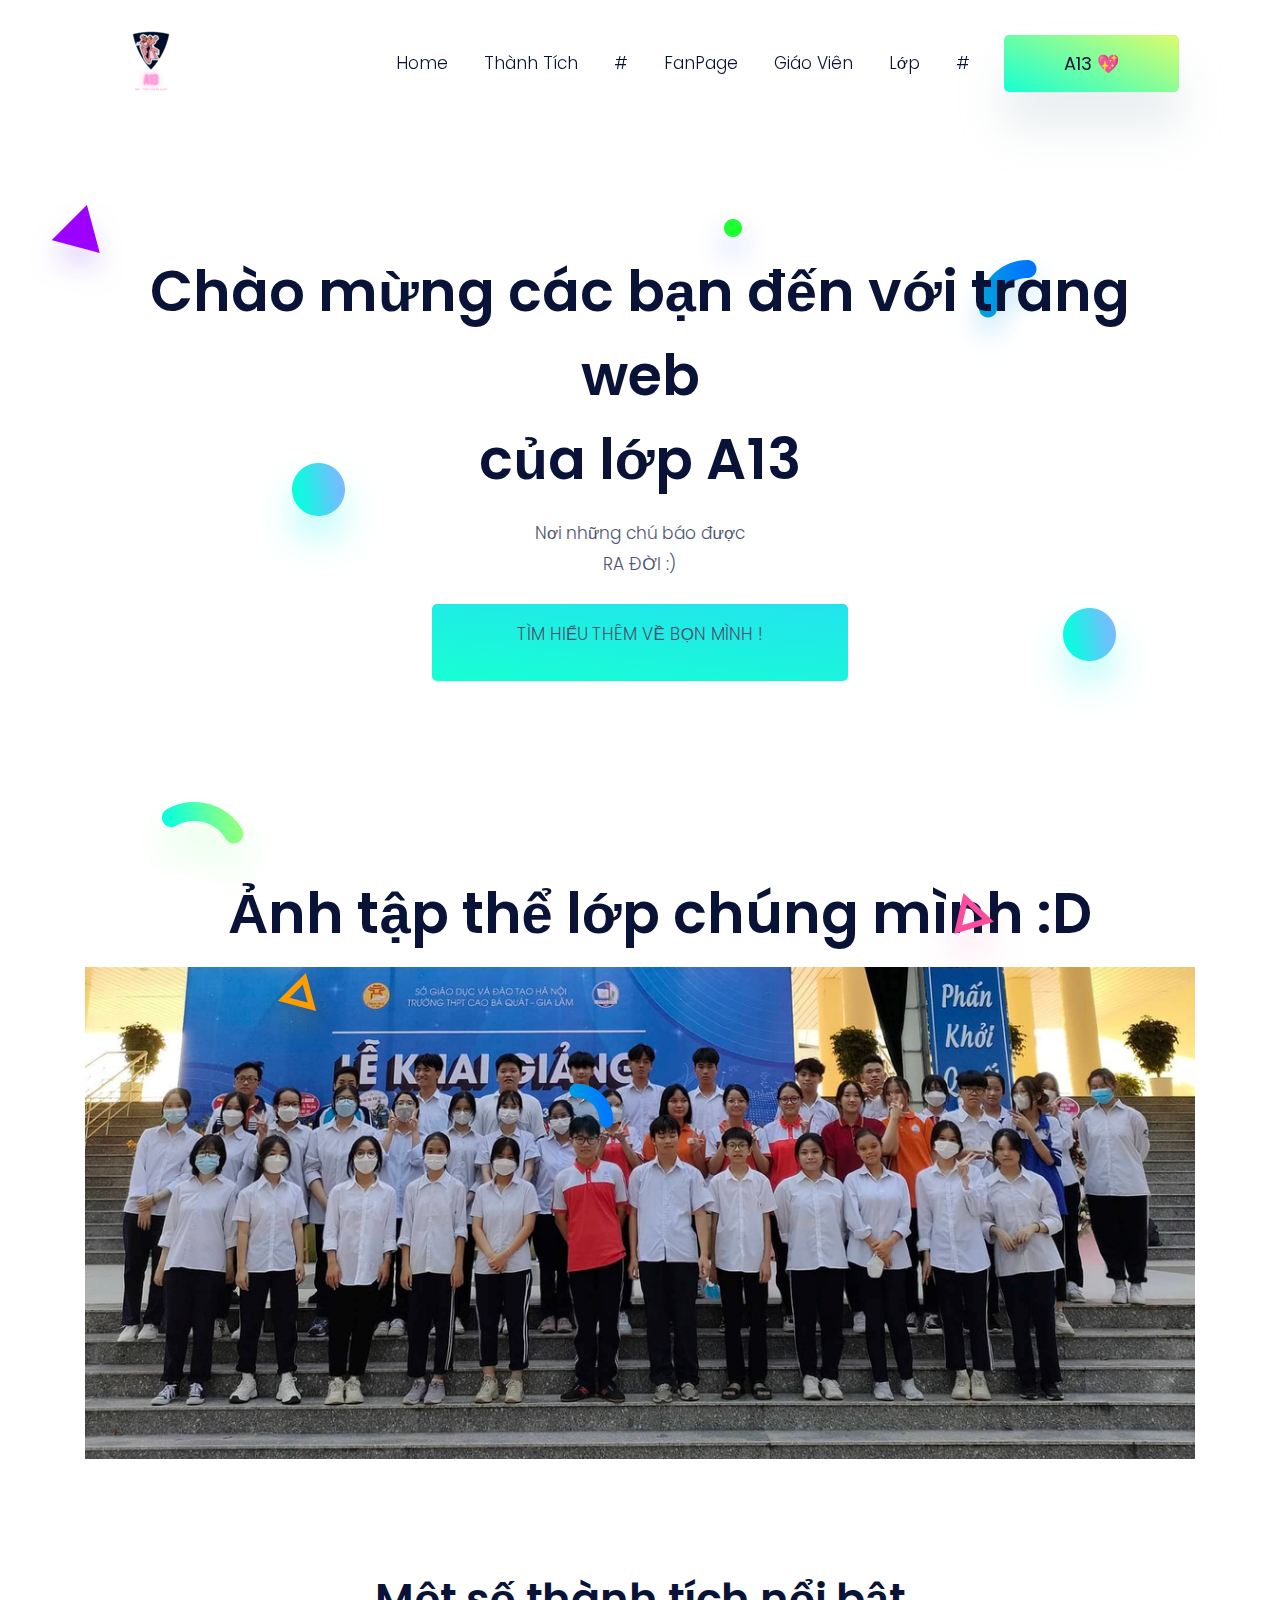
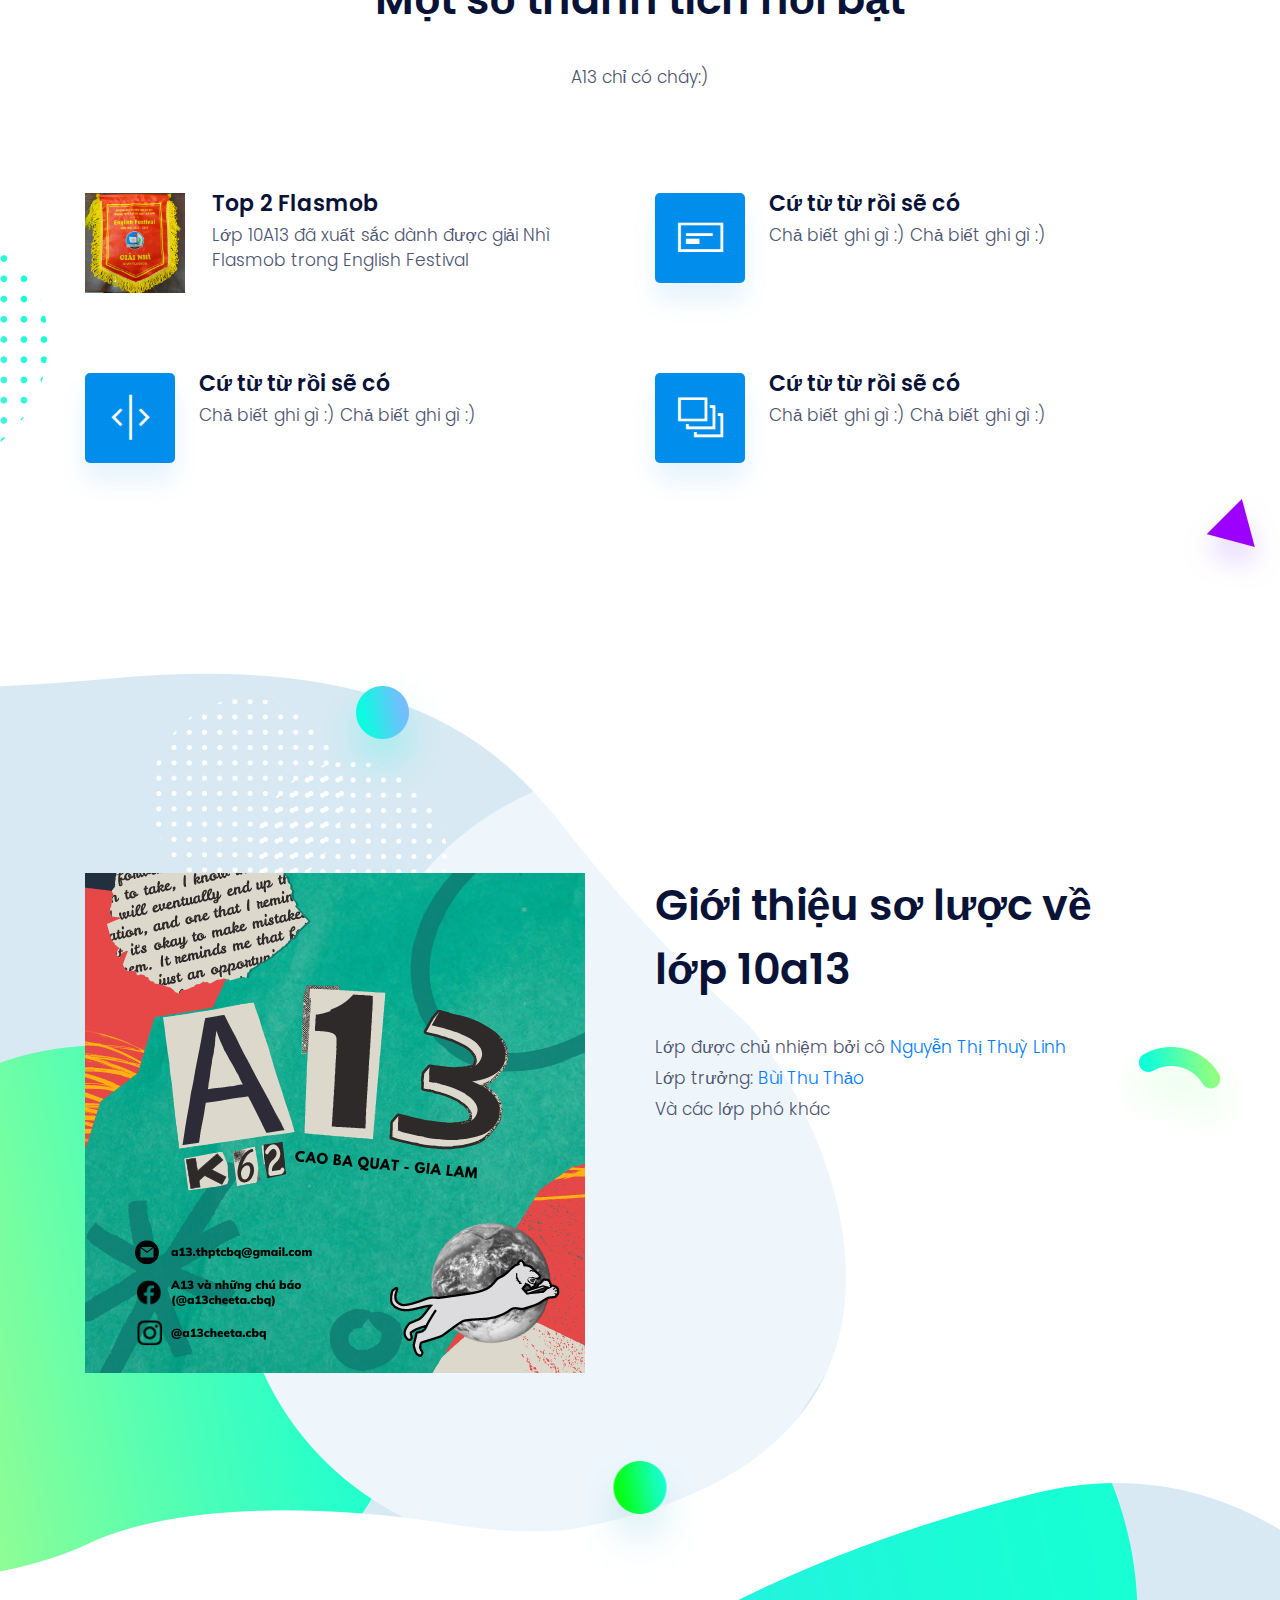
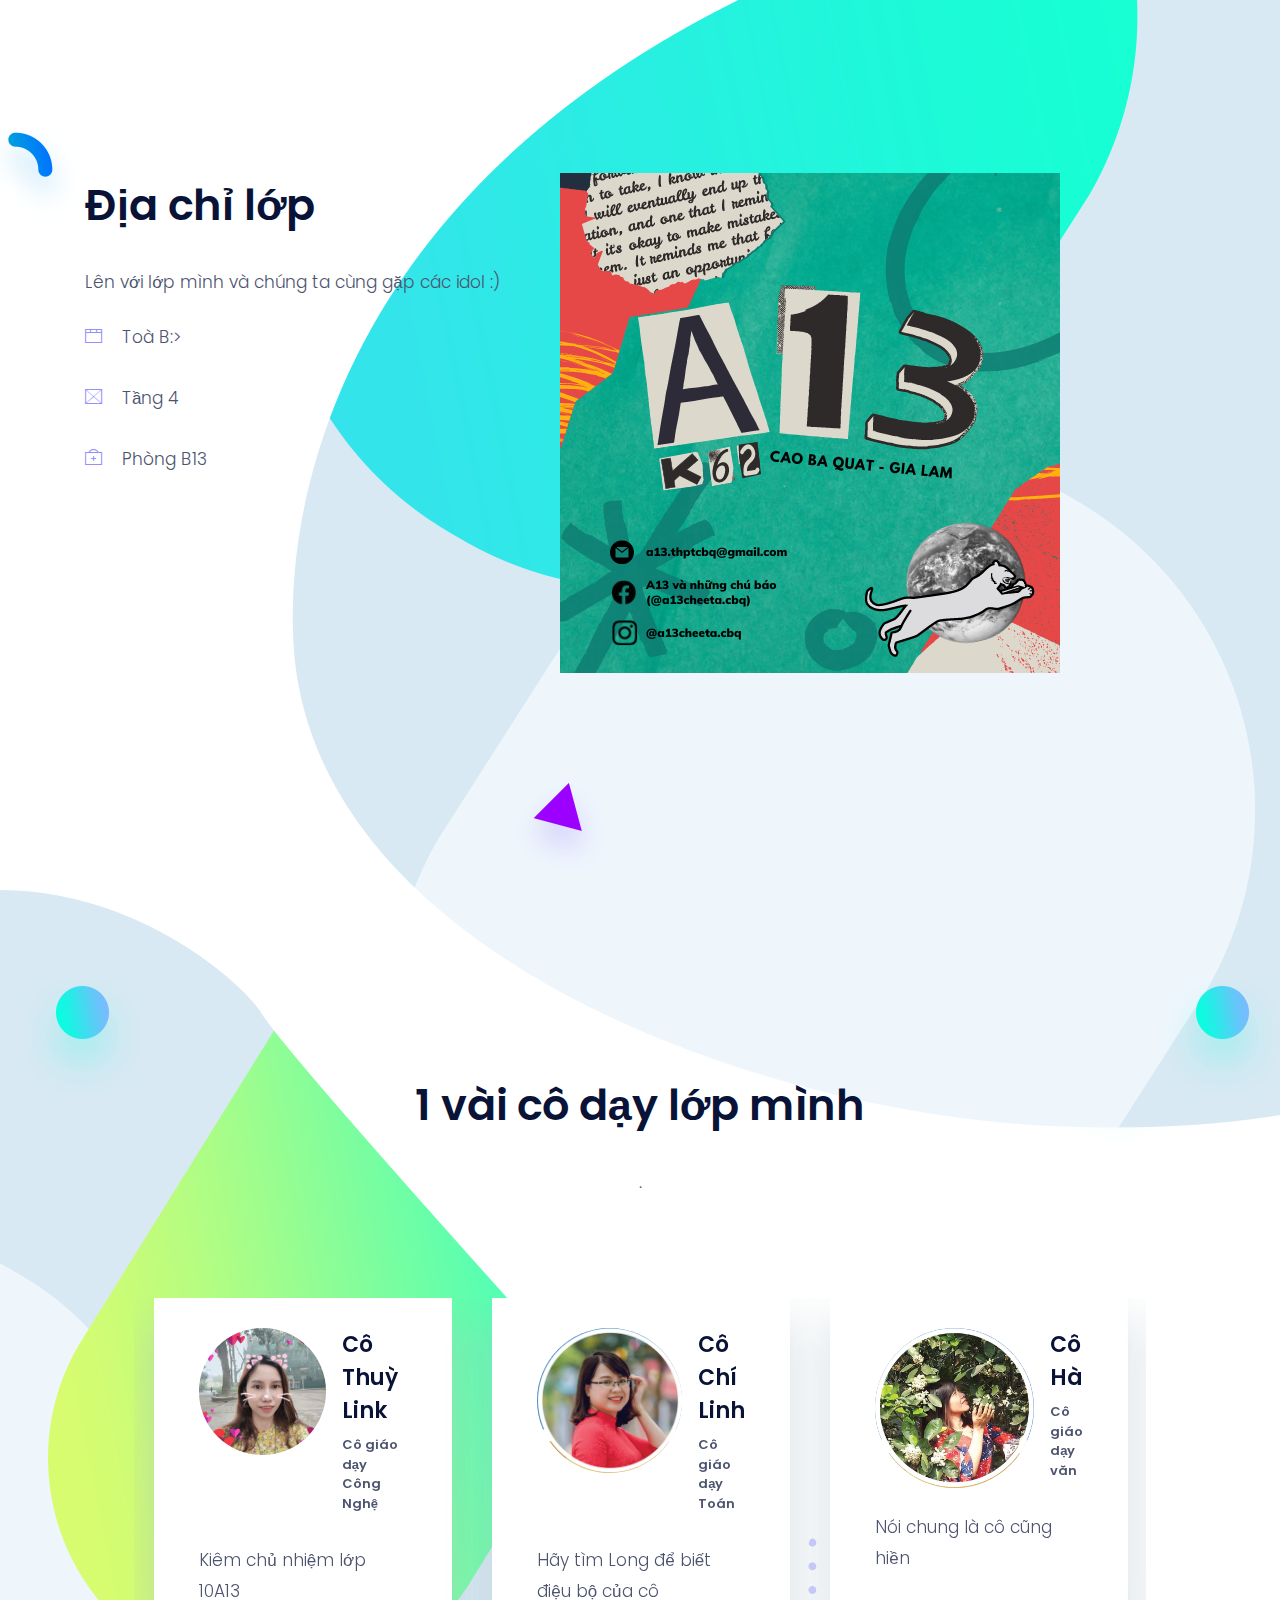
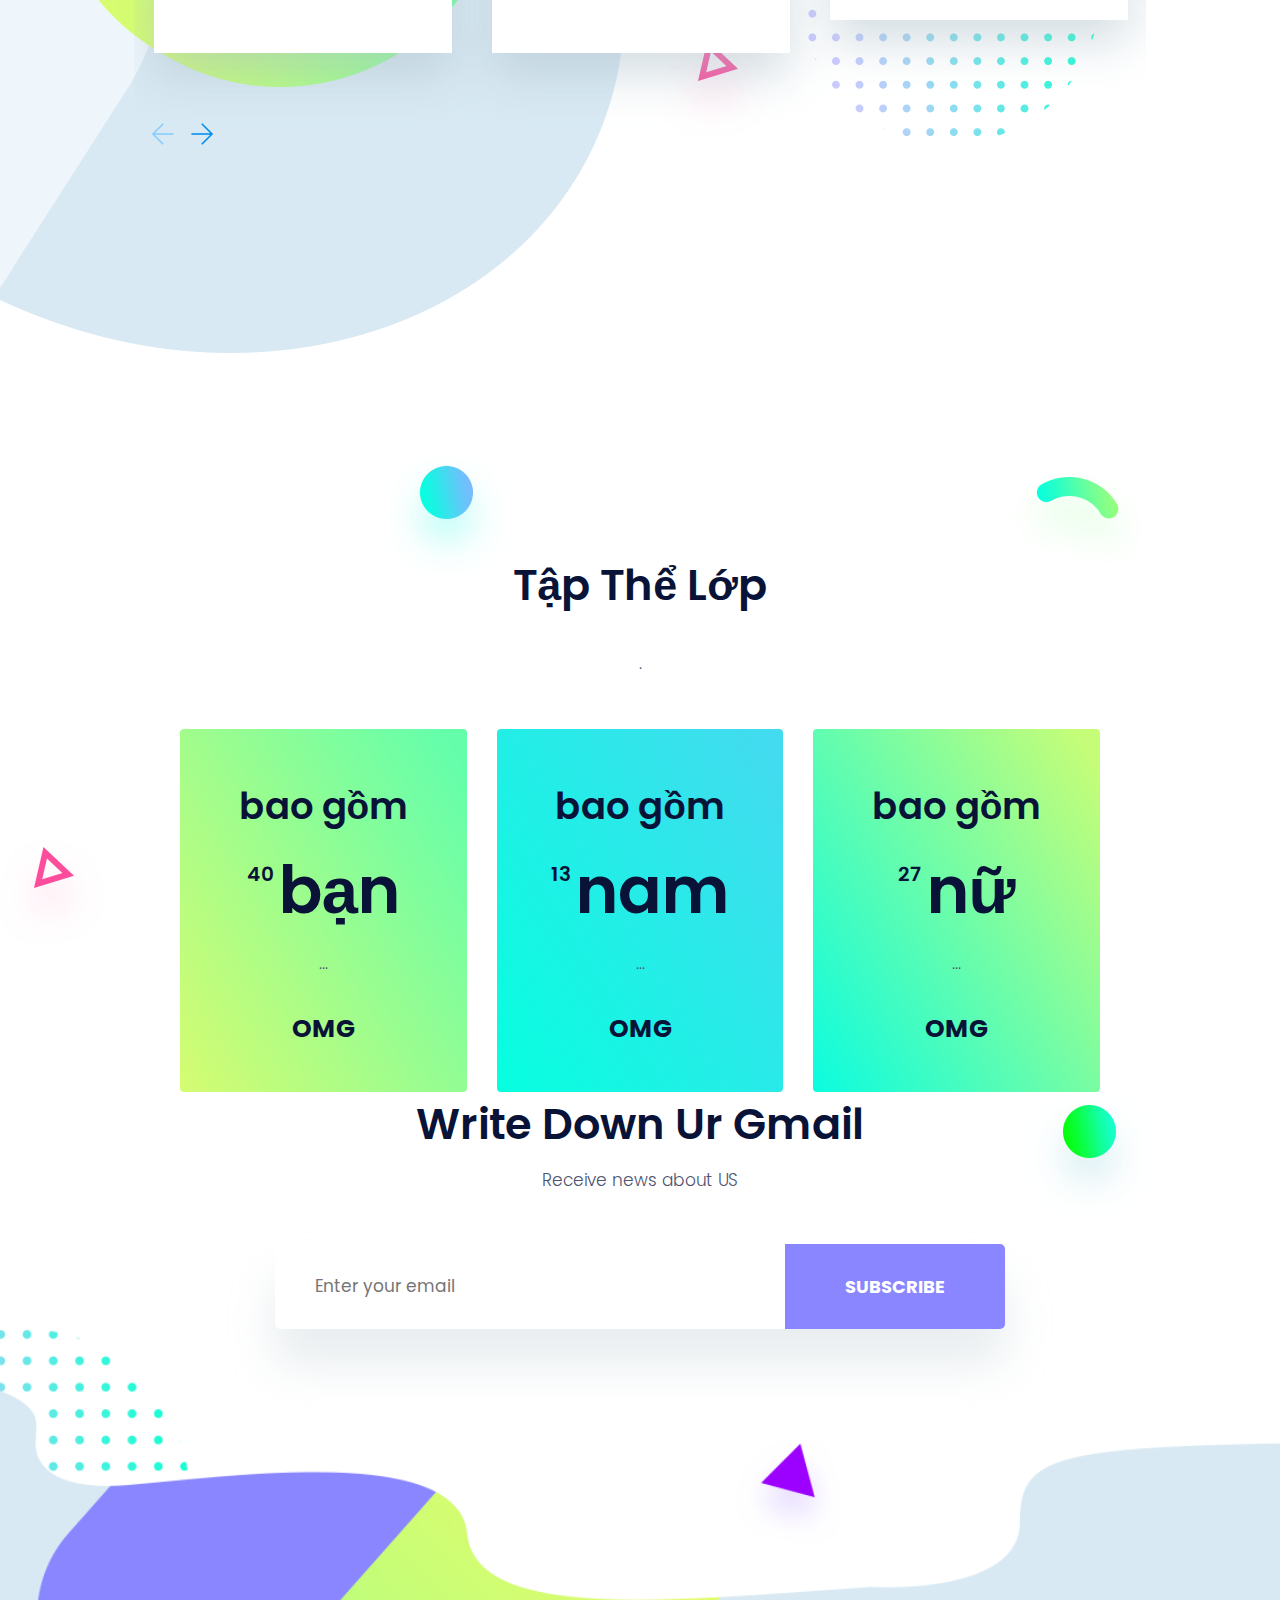
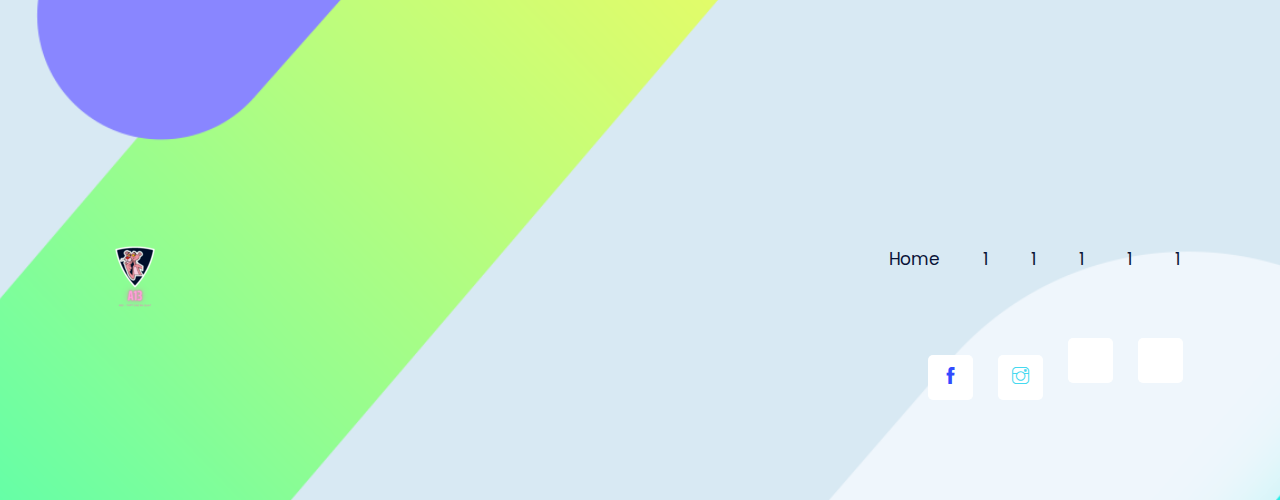
==== index.html @ da110584 "Update index.html" ====
<!DOCTYPE html>
<html lang="zxx">

<head>
  <meta charset="utf-8">
  <title>A13</title>
  <link href="images/a13.png" rel="shortcut icon"/>
  <!-- mobile responsive meta -->
  <meta name="viewport" content="width=device-width, initial-scale=1">
  <meta name="viewport" content="width=device-width, initial-scale=1, maximum-scale=1">
  
  <!-- ** Plugins Needed for the Project ** -->
  <!-- Bootstrap -->
  <link rel="stylesheet" href="plugins/bootstrap/bootstrap.min.css">
  <!-- themefy-icon -->
  <link rel="stylesheet" href="plugins/themify-icons/themify-icons.css">
  <!-- slick slider -->
  <link rel="stylesheet" href="plugins/slick/slick.css">
  <!-- venobox popup -->
  <link rel="stylesheet" href="plugins/Venobox/venobox.css">
  <!-- aos -->
  <link rel="stylesheet" href="plugins/aos/aos.css">

  <!-- Main Stylesheet -->
  <link href="css/style.css" rel="stylesheet">
  
  <!--Favicon-->
  <link rel="shortcut icon" href="images/favicon.ico" type="image/x-icon">
  <link rel="icon" href="images/favicon.ico" type="image/x-icon">

</head>

<body>
  

<!-- navigation -->
<section class="fixed-top navigation">
  <div class="container">
    <nav class="navbar navbar-expand-lg navbar-light">
      <a class="navbar-brand" href="index.html"><img src="images/logo.png" alt="logo"></a>
      <button class="navbar-toggler border-0" type="button" data-toggle="collapse" data-target="#navbar" aria-controls="navbar"
        aria-expanded="false" aria-label="Toggle navigation">
        <span class="navbar-toggler-icon"></span>
      </button>
      <!-- navbar -->
      <div class="collapse navbar-collapse text-center" id="navbar">
        <ul class="navbar-nav ml-auto">
          <li class="nav-item">
            <a class="nav-link" href="index.html">Home</a>
          </li>
          <li class="nav-item">
            <a class="nav-link page-scroll" href="#feature">Thành Tích</a>
          </li>
          <li class="nav-item">
            <a class="nav-link" href="about.html">#</a>
          </li>
          <li class="nav-item">
            <a class="nav-link" href="confess.html">FanPage</a>
          </li>
          <li class="nav-item">
            <a class="nav-link page-scroll" href="#team">Giáo Viên</a>
          </li>
          <li class="nav-item">
            <a class="nav-link page-scroll" href="#hocsinh">Lớp</a>
          </li>
          <li class="nav-item">
            <a class="nav-link page-scroll" href="contact.html">#</a>
          </li>
        </ul>
        <a href="https://www.facebook.com/a13cheetah.cbq" class="btn btn-primary ml-lg-3 primary-shadow">A13 💖</a>
      </div>
    </nav>
  </div>
</section>
<!-- /navigation -->

<!-- hero area -->
<section class="hero-section hero" data-background="" style="background-image: url(images/hero-area/banner-bg.png);">
  <div class="container">
    <div class="row">
      <div class="col-lg-12 text-center zindex-1">
        <h1 class="mb-3">Chào mừng các bạn đến với trang web <br>
          của lớp A13</h1>
        <p class="mb-4">Nơi những chú báo được<br>
          RA ĐỜI :)</p>
        <a href="#begin" class="btn btn-secondary btn-lg" ><p class="info-button">TÌM HIỂU THÊM VỀ BỌN MÌNH !</p></a>
        <!-- banner image -->
       <div class="hero-photo">
        
        <section class="section feature mb-0" id="begin">
          <img class="img-fluid w-100 banner-image" src="images/hero-area/banner-img.png" alt="banner-img">
        </section>
        <h1 class="col-lg-12 above-hero-picture">Ảnh tập thể lớp chúng mình :D </h1>
       </div>
      </div>
    </div>
  </div>
  <!-- background shapes -->
  <div id="scene">
    <img class="img-fluid hero-bg-1 up-down-animation" src="images/background-shape/feature-bg-2.png" alt="">
    <img class="img-fluid hero-bg-2 left-right-animation" src="images/background-shape/seo-ball-1.png" alt="">
    <img class="img-fluid hero-bg-3 left-right-animation" src="images/background-shape/seo-half-cycle.png" alt="">
    <img class="img-fluid hero-bg-4 up-down-animation" src="images/background-shape/green-dot.png" alt="">
    <img class="img-fluid hero-bg-5 left-right-animation" src="images/background-shape/blue-half-cycle.png" alt="">
    <img class="img-fluid hero-bg-6 up-down-animation" src="images/background-shape/seo-ball-1.png" alt="">
    <img class="img-fluid hero-bg-7 left-right-animation" src="images/background-shape/yellow-triangle.png" alt="">
    <img class="img-fluid hero-bg-8 up-down-animation" src="images/background-shape/service-half-cycle.png" alt="">
    <img class="img-fluid hero-bg-9 up-down-animation" src="images/background-shape/team-bg-triangle.png" alt="">
  </div>
</section>
<!-- /hero-area -->

<!-- feature -->
<section class="section feature mb-0" id="feature">
  <div class="container">
    <div class="row">
      <div class="col-lg-12 text-center">
        <h2 class="section-title">Một số thành tích nổi bật</h2>
        <p class="mb-100">A13 chỉ có cháy:)</p>
      </div>
      <!-- feature item -->
      <div class="col-md-6 mb-80">
        <div class="d-flex feature-item">
          <div class="reward-picture">
            <!-- <i class="ti-ruler-pencil feature-icon mr-4"></i> -->
            <a href="flasmob.html">
              <img class="top-2-flasmob" src="images/flasmob-reward.jpg" alt="Top 2 flasmob"  /> 
            </a>
          </div>
          <div class="first-describe">
            <h4>Top 2 Flasmob</h4>
            <p>Lớp 10A13 đã xuất sắc dành được giải Nhì Flasmob trong English Festival</p>
          </div>
        </div>
      </div>
      <!-- feature item -->
      <div class="col-md-6 mb-80">
        <div class="d-flex feature-item">
          <div>
            <i class="ti-layout-cta-left feature-icon mr-4"></i>
          </div>
          <div>
            <h4>Cứ từ từ rồi sẽ có</h4>
            <p>Chả biết ghi gì :)
              Chả biết ghi gì :)</p>
          </div>
        </div>
      </div>
      <!-- feature item -->
      <div class="col-md-6 mb-80">
        <div class="d-flex feature-item">
          <div>
            <i class="ti-split-v-alt feature-icon mr-4"></i>
          </div>
          <div>
            <h4>Cứ từ từ rồi sẽ có</h4>
            <p>Chả biết ghi gì :)
              Chả biết ghi gì :)</p>
          </div>
        </div>
      </div>
      <!-- feature item -->
      <div class="col-md-6 mb-80">
        <div class="d-flex feature-item">
          <div>
            <i class="ti-layers-alt feature-icon mr-4"></i>
          </div>
          <div>
            <h4>Cứ từ từ rồi sẽ có</h4>
            <p>Chả biết ghi gì :)
              Chả biết ghi gì :)</p>
          </div>
        </div>
      </div>
    </div>
  </div>
  <img class="feature-bg-1 up-down-animation" src="images/background-shape/feature-bg-1.png" alt="bg-shape">
  <img class="feature-bg-2 left-right-animation" src="images/background-shape/feature-bg-2.png" alt="bg-shape">
</section>
<!-- /feature -->

<!-- marketing -->
<section class="section-lg seo">
  <div class="container">
    <div class="row">
      <div class="col-md-6">
        <div class="seo-image">
          <img class="img-fluid" src="images/marketing/a13.png" alt="form-img">
        </div>
      </div>
      <div class="col-md-5">
        <h2 class="section-title">Giới thiệu sơ lược về lớp 10a13</h2>
        <p>Lớp được chủ nhiệm bởi cô <a href="https://www.facebook.com/thang.nam.370?comment_id=Y29tbWVudDo0OTIxMTA3MTYwNTkyMTdfMzgyODgxOTMwNjkyOTc0">Nguyễn Thị Thuỳ Linh</a> <br>
          Lớp trưởng: <a href="https://www.facebook.com/profile.php?id=100054417223218&mibextid=ZbWKwL">Bùi Thu Thảo</a><br>
          Và các lớp phó khác
        </p>
      </div>
    </div>
  </div>
  <!-- background image -->
  <img class="img-fluid seo-bg" src="images/backgrounds/seo-bg.png" alt="seo-bg">
  <!-- background-shape -->
  <img class="seo-bg-shape-1 left-right-animation" src="images/background-shape/seo-ball-1.png" alt="bg-shape">
  <img class="seo-bg-shape-2 up-down-animation" src="images/background-shape/seo-half-cycle.png" alt="bg-shape">
  <img class="seo-bg-shape-3 left-right-animation" src="images/background-shape/seo-ball-2.png" alt="bg-shape">
</section>
<!-- /marketing -->

<!-- service -->
<section class="section-lg service">
  <div class="container">
    <div class="row justify-content-between">
      <div class="col-md-5 order-2 order-md-1">
        <h2 class="section-title">Địa chỉ lớp</h2>
        <p class="mb-4">Lên với lớp mình và chúng ta cùng gặp các idol :) </p>
        <ul class="pl-0 service-list">
          <li><i class="ti-layout-tab-window text-purple"></i>Toà B:></li>
          <li><i class="ti-layout-placeholder text-purple"></i>Tầng 4</li>
          <li><i class="ti-support text-purple"></i>Phòng B13</li>
        </ul>
      </div>
      <div class="col-md-7 order-1 order-md-2">
        <img class="img-fluid layer-3" src="images/service/a13.png" alt="service">
      </div>
    </div>
  </div>
  <!-- background image -->
  <img class="img-fluid service-bg" src="images/backgrounds/service-bg.png" alt="service-bg">
  <!-- background shapes -->
  <img class="service-bg-shape-1 up-down-animation" src="images/background-shape/service-half-cycle.png" alt="background-shape">
  <img class="service-bg-shape-2 left-right-animation" src="images/background-shape/feature-bg-2.png" alt="background-shape">
</section>
<!-- /service -->

<!-- team -->
<section class="section-lg team" id="team">
  <div class="container-fluid">
    <div class="row">
      <div class="col-lg-12 text-center">
        <h2 class="section-title">1 vài cô dạy lớp mình</h2>
        <p class="mb-100">.</p>
      </div>
    </div>
    <div class="col-10 mx-auto">
      <div class="team-slider">
        <!-- team-member -->
        <div class="team-member">
          <div class="d-flex mb-4">
            <div class="mr-3">
              <img class="rounded-circle img-fluid" src="images/teacher-linh.jpg" alt="team-member">
            </div>
            <div class="align-self-center">
              <h4>Cô Thuỳ Link</h4>
              <h6 class="text-color">Cô giáo dạy Công Nghệ</h6>
            </div>
          </div>
          <p>Kiêm chủ nhiệm lớp 10A13</p>
        </div>
        <!-- team-member -->
        <div class="team-member">
          <div class="d-flex mb-4">
            <div class="mr-3">
              <img class="rounded-circle img-fluid" src="images/teacher-chilinh.png" alt="team-member">
            </div>
            <div class="align-self-center">
              <h4>Cô Chí Linh</h4>
              <h6 class="text-color">Cô giáo dạy Toán</h6>
            </div>
          </div>
          <p>Hãy tìm Long để biết điệu bộ của cô</p>
        </div>
        <!-- team-member -->
        <div class="team-member">
          <div class="d-flex mb-4">
            <div class="mr-3">
              <img class="rounded-circle img-fluid" src="images/teacher-ha.png" alt="team-member">
            </div>
            <div class="align-self-center">
              <h4>Cô Hà</h4>
              <h6 class="text-color">Cô giáo dạy văn</h6>
            </div>
          </div>
          <p>Nói chung là cô cũng hiền</p>
        </div>
        <!-- team-member -->
        <div class="team-member">
          <div class="d-flex mb-4">
            <div class="mr-3">
              <img class="rounded-circle img-fluid" src="images/teacher-loan.png" alt="team-member">
            </div>
            <div class="align-self-center">
              <h4>Cô Loan</h4>
              <h6 class="text-color">Cô giáo dạy Lí</h6>
            </div>
          </div>
          <p>Ko biết diễn tả thế nào D:</p>
        </div>
        <!-- team-member -->
        <div class="team-member">
          <div class="d-flex mb-4">
            <div class="mr-3">
              <img class="rounded-circle img-fluid" src="images/team/team-2.jpg" alt="team-member">
            </div>
            <div class="align-self-center">
              <h4>Và các cô giáo khác</h4>
              <h6 class="text-color">Các cô rất hiền và khá dễ tính :D</h6>
            </div>
          </div>
          <p>trừ thầy SƠN</p>
        </div>
      </div>
    </div>
  </div>
  <!-- backgound image -->
  <img src="images/backgrounds/team-bg.png" alt="team-bg" class="img-fluid team-bg">
  <!-- background shapes -->
  <img class="team-bg-shape-1 up-down-animation" src="images/background-shape/seo-ball-1.png" alt="background-shape">
  <img class="team-bg-shape-2 left-right-animation" src="images/background-shape/seo-ball-1.png" alt="background-shape">
  <img class="team-bg-shape-3 left-right-animation" src="images/background-shape/team-bg-triangle.png" alt="background-shape">
  <img class="team-bg-shape-4 up-down-animation img-fluid" src="images/background-shape/team-bg-dots.png" alt="background-shape">
</section>
<!-- /team -->

<!-- pricing -->
<section class="section-lg pb-0 pricing" id="hocsinh">
  <div class="container">
    <div class="row">
      <div class="col-lg-12 text-center">
        <h2 class="section-title">Tập Thể Lớp</h2>
        <p class="mb-50">.</p>
      </div>
      <div class="col-lg-10 mx-auto">
        <div class="row justify-content-center">
          <!-- pricing table -->
          <div class="col-md-6 col-lg-4 mb-5 mb-lg-0">
            <div class="rounded text-center pricing-table table-1">
              <h3>bao gồm</h3>
              <h1><span>40</span>bạn</h1>
              <p>...
              </p>
              <a href="#" class="btn pricing-btn px-2">OMG</a>
            </div>
          </div>
          <!-- pricing table -->
          <div class="col-md-6 col-lg-4 mb-5 mb-lg-0">
            <div class="rounded text-center pricing-table table-2">
              <h3>bao gồm</h3>
              <h1><span>13</span>nam</h1>
              <p>...
              </p>
              <a href="#" class="btn pricing-btn px-2">OMG</a>
            </div>
          </div>
          <!-- pricing table -->
          <div class="col-md-6 col-lg-4 mb-5 mb-lg-0">
            <div class="rounded text-center pricing-table table-3">
              <h3>bao gồm</h3>
              <h1><span>27</span>nữ</h1>
              <p>...
              </p>
              <a href="#" class="btn pricing-btn px-2">OMG</a>
            </div>
          </div>
        </div>
      </div>
    </div>
  </div>
  <!-- background shapes -->
  <img class="pricing-bg-shape-1 up-down-animation" src="images/background-shape/seo-ball-1.png" alt="background-shape">
  <img class="pricing-bg-shape-2 up-down-animation" src="images/background-shape/seo-half-cycle.png" alt="background-shape">
  <img class="pricing-bg-shape-3 left-right-animation" src="images/background-shape/team-bg-triangle.png" alt="background-shape">
</section>
<!-- /pricing -->

<!-- client logo slider -->

<!-- /client logo slider -->

<!-- newsletter -->
<section class="newsletter">
  <div class="container">
    <div class="row">
      <div class="col-lg-12 text-center">
        <h2>Write Down Ur Gmail</h2>
        <p class="mb-5">Receive news about US</p>
      </div>
      <div class="col-lg-8 col-sm-10 col-12 mx-auto">
        <form action="#">
          <div class="input-wrapper position-relative">
            <input type="email" class="newsletter-form" id="newsletter" placeholder="Enter your email">
            <button type="submit" value="send" class="btn newsletter-btn">subscribe</button>
          </div>
        </form>
      </div>
    </div>
  </div>
  <!-- background shapes -->
  <img class="newsletter-bg-shape left-right-animation" src="images/background-shape/seo-ball-2.png" alt="background-shape">
</section>
<!-- /newsletter -->

<!-- footer -->
<footer class="footer-section footer" style="background-image: url(images/backgrounds/footer-bg.png);">
  <div class="container">
    <div class="row">
      <div class="col-lg-4 text-center text-lg-left mb-4 mb-lg-0">
        <!-- logo -->
        <a href="index.html">
          <img class="img-fluid" src="images/logo.png" alt="logo">
        </a>
      </div>
      <!-- footer menu -->
      <nav class="col-lg-8 align-self-center mb-5">
        <ul class="list-inline text-lg-right text-center footer-menu">
          <li class="list-inline-item active"><a href="index.html">Home</a></li>
          <li class="list-inline-item"><a class="page-scroll" href="#feature">1</a></li>
          <li class="list-inline-item"><a href="confess.html">1</a></li>
          <li class="list-inline-item"><a class="page-scroll" href="#team">1</a></li>
          <li class="list-inline-item"><a class="page-scroll" href="#hocsinh">1</a></li>
          <li class="list-inline-item"><a href="contact.html">1</a></li>
        </ul>
      </nav>
      <!-- footer social icon -->
      <nav class="col-12">
        <ul class="list-inline text-lg-right text-center social-icon">
          <li class="list-inline-item">
            <a class="facebook" href="https://www.facebook.com/a13cheetah.cbq"><i class="ti-facebook"></i></a>
          </li>
          <li class="list-inline-item">
            <a class="twitter" href="https://www.instagram.com/a13cheetah.cbq"><i class="ti-instagram"></i></a>
          </li>
          <li class="list-inline-item">
            <a class="linkedin" href="#"><i class=""></i></a>
          </li>
          <li class="list-inline-item">
            <a class="black" href="#"><i class=""></i></a>
          </li>
        </ul>
      </nav>
    </div>
  </div>
</footer>
<!-- /footer -->

<!-- jQuery -->
<script src="plugins/jQuery/jquery.min.js"></script>
<!-- Bootstrap JS -->
<script src="plugins/bootstrap/bootstrap.min.js"></script>
<!-- slick slider -->
<script src="plugins/slick/slick.min.js"></script>
<!-- venobox -->
<script src="plugins/Venobox/venobox.min.js"></script>
<!-- aos -->
<script src="plugins/aos/aos.js"></script>
<!-- Main Script -->
<script src="js/script.js"></script>

</body>
</html>
---- plugins/themify-icons/themify-icons.css ----
@font-face {
  font-family: 'themify';
  src: url('fonts/themify.eot?-fvbane');
  src: url('fonts/themify.eot?#iefix-fvbane') format('embedded-opentype'),
  url('fonts/themify.woff?-fvbane') format('woff'),
  url('fonts/themify.ttf?-fvbane') format('truetype'),
  url('fonts/themify.svg?-fvbane#themify') format('svg');
  font-weight: normal;
  font-style: normal;
}

[class^="ti-"],
[class*=" ti-"] {
  font-family: 'themify';
  speak: none;
  font-style: normal;
  font-weight: normal;
  font-variant: normal;
  text-transform: none;
  line-height: 1;

  /* Better Font Rendering =========== */
  -webkit-font-smoothing: antialiased;
  -moz-osx-font-smoothing: grayscale;
}

.ti-wand:before {
  content: "\e600";
}

.ti-volume:before {
  content: "\e601";
}

.ti-user:before {
  content: "\e602";
}

.ti-unlock:before {
  content: "\e603";
}

.ti-unlink:before {
  content: "\e604";
}

.ti-trash:before {
  content: "\e605";
}

.ti-thought:before {
  content: "\e606";
}

.ti-target:before {
  content: "\e607";
}

.ti-tag:before {
  content: "\e608";
}

.ti-tablet:before {
  content: "\e609";
}

.ti-star:before {
  content: "\e60a";
}

.ti-spray:before {
  content: "\e60b";
}

.ti-signal:before {
  content: "\e60c";
}

.ti-shopping-cart:before {
  content: "\e60d";
}

.ti-shopping-cart-full:before {
  content: "\e60e";
}

.ti-settings:before {
  content: "\e60f";
}

.ti-search:before {
  content: "\e610";
}

.ti-zoom-in:before {
  content: "\e611";
}

.ti-zoom-out:before {
  content: "\e612";
}

.ti-cut:before {
  content: "\e613";
}

.ti-ruler:before {
  content: "\e614";
}

.ti-ruler-pencil:before {
  content: "\e615";
}

.ti-ruler-alt:before {
  content: "\e616";
}

.ti-bookmark:before {
  content: "\e617";
}

.ti-bookmark-alt:before {
  content: "\e618";
}

.ti-reload:before {
  content: "\e619";
}

.ti-plus:before {
  content: "\e61a";
}

.ti-pin:before {
  content: "\e61b";
}

.ti-pencil:before {
  content: "\e61c";
}

.ti-pencil-alt:before {
  content: "\e61d";
}

.ti-paint-roller:before {
  content: "\e61e";
}

.ti-paint-bucket:before {
  content: "\e61f";
}

.ti-na:before {
  content: "\e620";
}

.ti-mobile:before {
  content: "\e621";
}

.ti-minus:before {
  content: "\e622";
}

.ti-medall:before {
  content: "\e623";
}

.ti-medall-alt:before {
  content: "\e624";
}

.ti-marker:before {
  content: "\e625";
}

.ti-marker-alt:before {
  content: "\e626";
}

.ti-arrow-up:before {
  content: "\e627";
}

.ti-arrow-right:before {
  content: "\e628";
}

.ti-arrow-left:before {
  content: "\e629";
}

.ti-arrow-down:before {
  content: "\e62a";
}

.ti-lock:before {
  content: "\e62b";
}

.ti-location-arrow:before {
  content: "\e62c";
}

.ti-link:before {
  content: "\e62d";
}

.ti-layout:before {
  content: "\e62e";
}

.ti-layers:before {
  content: "\e62f";
}

.ti-layers-alt:before {
  content: "\e630";
}

.ti-key:before {
  content: "\e631";
}

.ti-import:before {
  content: "\e632";
}

.ti-image:before {
  content: "\e633";
}

.ti-heart:before {
  content: "\e634";
}

.ti-heart-broken:before {
  content: "\e635";
}

.ti-hand-stop:before {
  content: "\e636";
}

.ti-hand-open:before {
  content: "\e637";
}

.ti-hand-drag:before {
  content: "\e638";
}

.ti-folder:before {
  content: "\e639";
}

.ti-flag:before {
  content: "\e63a";
}

.ti-flag-alt:before {
  content: "\e63b";
}

.ti-flag-alt-2:before {
  content: "\e63c";
}

.ti-eye:before {
  content: "\e63d";
}

.ti-export:before {
  content: "\e63e";
}

.ti-exchange-vertical:before {
  content: "\e63f";
}

.ti-desktop:before {
  content: "\e640";
}

.ti-cup:before {
  content: "\e641";
}

.ti-crown:before {
  content: "\e642";
}

.ti-comments:before {
  content: "\e643";
}

.ti-comment:before {
  content: "\e644";
}

.ti-comment-alt:before {
  content: "\e645";
}

.ti-close:before {
  content: "\e646";
}

.ti-clip:before {
  content: "\e647";
}

.ti-angle-up:before {
  content: "\e648";
}

.ti-angle-right:before {
  content: "\e649";
}

.ti-angle-left:before {
  content: "\e64a";
}

.ti-angle-down:before {
  content: "\e64b";
}

.ti-check:before {
  content: "\e64c";
}

.ti-check-box:before {
  content: "\e64d";
}

.ti-camera:before {
  content: "\e64e";
}

.ti-announcement:before {
  content: "\e64f";
}

.ti-brush:before {
  content: "\e650";
}

.ti-briefcase:before {
  content: "\e651";
}

.ti-bolt:before {
  content: "\e652";
}

.ti-bolt-alt:before {
  content: "\e653";
}

.ti-blackboard:before {
  content: "\e654";
}

.ti-bag:before {
  content: "\e655";
}

.ti-move:before {
  content: "\e656";
}

.ti-arrows-vertical:before {
  content: "\e657";
}

.ti-arrows-horizontal:before {
  content: "\e658";
}

.ti-fullscreen:before {
  content: "\e659";
}

.ti-arrow-top-right:before {
  content: "\e65a";
}

.ti-arrow-top-left:before {
  content: "\e65b";
}

.ti-arrow-circle-up:before {
  content: "\e65c";
}

.ti-arrow-circle-right:before {
  content: "\e65d";
}

.ti-arrow-circle-left:before {
  content: "\e65e";
}

.ti-arrow-circle-down:before {
  content: "\e65f";
}

.ti-angle-double-up:before {
  content: "\e660";
}

.ti-angle-double-right:before {
  content: "\e661";
}

.ti-angle-double-left:before {
  content: "\e662";
}

.ti-angle-double-down:before {
  content: "\e663";
}

.ti-zip:before {
  content: "\e664";
}

.ti-world:before {
  content: "\e665";
}

.ti-wheelchair:before {
  content: "\e666";
}

.ti-view-list:before {
  content: "\e667";
}

.ti-view-list-alt:before {
  content: "\e668";
}

.ti-view-grid:before {
  content: "\e669";
}

.ti-uppercase:before {
  content: "\e66a";
}

.ti-upload:before {
  content: "\e66b";
}

.ti-underline:before {
  content: "\e66c";
}

.ti-truck:before {
  content: "\e66d";
}

.ti-timer:before {
  content: "\e66e";
}

.ti-ticket:before {
  content: "\e66f";
}

.ti-thumb-up:before {
  content: "\e670";
}

.ti-thumb-down:before {
  content: "\e671";
}

.ti-text:before {
  content: "\e672";
}

.ti-stats-up:before {
  content: "\e673";
}

.ti-stats-down:before {
  content: "\e674";
}

.ti-split-v:before {
  content: "\e675";
}

.ti-split-h:before {
  content: "\e676";
}

.ti-smallcap:before {
  content: "\e677";
}

.ti-shine:before {
  content: "\e678";
}

.ti-shift-right:before {
  content: "\e679";
}

.ti-shift-left:before {
  content: "\e67a";
}

.ti-shield:before {
  content: "\e67b";
}

.ti-notepad:before {
  content: "\e67c";
}

.ti-server:before {
  content: "\e67d";
}

.ti-quote-right:before {
  content: "\e67e";
}

.ti-quote-left:before {
  content: "\e67f";
}

.ti-pulse:before {
  content: "\e680";
}

.ti-printer:before {
  content: "\e681";
}

.ti-power-off:before {
  content: "\e682";
}

.ti-plug:before {
  content: "\e683";
}

.ti-pie-chart:before {
  content: "\e684";
}

.ti-paragraph:before {
  content: "\e685";
}

.ti-panel:before {
  content: "\e686";
}

.ti-package:before {
  content: "\e687";
}

.ti-music:before {
  content: "\e688";
}

.ti-music-alt:before {
  content: "\e689";
}

.ti-mouse:before {
  content: "\e68a";
}

.ti-mouse-alt:before {
  content: "\e68b";
}

.ti-money:before {
  content: "\e68c";
}

.ti-microphone:before {
  content: "\e68d";
}

.ti-menu:before {
  content: "\e68e";
}

.ti-menu-alt:before {
  content: "\e68f";
}

.ti-map:before {
  content: "\e690";
}

.ti-map-alt:before {
  content: "\e691";
}

.ti-loop:before {
  content: "\e692";
}

.ti-location-pin:before {
  content: "\e693";
}

.ti-list:before {
  content: "\e694";
}

.ti-light-bulb:before {
  content: "\e695";
}

.ti-Italic:before {
  content: "\e696";
}

.ti-info:before {
  content: "\e697";
}

.ti-infinite:before {
  content: "\e698";
}

.ti-id-badge:before {
  content: "\e699";
}

.ti-hummer:before {
  content: "\e69a";
}

.ti-home:before {
  content: "\e69b";
}

.ti-help:before {
  content: "\e69c";
}

.ti-headphone:before {
  content: "\e69d";
}

.ti-harddrives:before {
  content: "\e69e";
}

.ti-harddrive:before {
  content: "\e69f";
}

.ti-gift:before {
  content: "\e6a0";
}

.ti-game:before {
  content: "\e6a1";
}

.ti-filter:before {
  content: "\e6a2";
}

.ti-files:before {
  content: "\e6a3";
}

.ti-file:before {
  content: "\e6a4";
}

.ti-eraser:before {
  content: "\e6a5";
}

.ti-envelope:before {
  content: "\e6a6";
}

.ti-download:before {
  content: "\e6a7";
}

.ti-direction:before {
  content: "\e6a8";
}

.ti-direction-alt:before {
  content: "\e6a9";
}

.ti-dashboard:before {
  content: "\e6aa";
}

.ti-control-stop:before {
  content: "\e6ab";
}

.ti-control-shuffle:before {
  content: "\e6ac";
}

.ti-control-play:before {
  content: "\e6ad";
}

.ti-control-pause:before {
  content: "\e6ae";
}

.ti-control-forward:before {
  content: "\e6af";
}

.ti-control-backward:before {
  content: "\e6b0";
}

.ti-cloud:before {
  content: "\e6b1";
}

.ti-cloud-up:before {
  content: "\e6b2";
}

.ti-cloud-down:before {
  content: "\e6b3";
}

.ti-clipboard:before {
  content: "\e6b4";
}

.ti-car:before {
  content: "\e6b5";
}

.ti-calendar:before {
  content: "\e6b6";
}

.ti-book:before {
  content: "\e6b7";
}

.ti-bell:before {
  content: "\e6b8";
}

.ti-basketball:before {
  content: "\e6b9";
}

.ti-bar-chart:before {
  content: "\e6ba";
}

.ti-bar-chart-alt:before {
  content: "\e6bb";
}

.ti-back-right:before {
  content: "\e6bc";
}

.ti-back-left:before {
  content: "\e6bd";
}

.ti-arrows-corner:before {
  content: "\e6be";
}

.ti-archive:before {
  content: "\e6bf";
}

.ti-anchor:before {
  content: "\e6c0";
}

.ti-align-right:before {
  content: "\e6c1";
}

.ti-align-left:before {
  content: "\e6c2";
}

.ti-align-justify:before {
  content: "\e6c3";
}

.ti-align-center:before {
  content: "\e6c4";
}

.ti-alert:before {
  content: "\e6c5";
}

.ti-alarm-clock:before {
  content: "\e6c6";
}

.ti-agenda:before {
  content: "\e6c7";
}

.ti-write:before {
  content: "\e6c8";
}

.ti-window:before {
  content: "\e6c9";
}

.ti-widgetized:before {
  content: "\e6ca";
}

.ti-widget:before {
  content: "\e6cb";
}

.ti-widget-alt:before {
  content: "\e6cc";
}

.ti-wallet:before {
  content: "\e6cd";
}

.ti-video-clapper:before {
  content: "\e6ce";
}

.ti-video-camera:before {
  content: "\e6cf";
}

.ti-vector:before {
  content: "\e6d0";
}

.ti-themify-logo:before {
  content: "\e6d1";
}

.ti-themify-favicon:before {
  content: "\e6d2";
}

.ti-themify-favicon-alt:before {
  content: "\e6d3";
}

.ti-support:before {
  content: "\e6d4";
}

.ti-stamp:before {
  content: "\e6d5";
}

.ti-split-v-alt:before {
  content: "\e6d6";
}

.ti-slice:before {
  content: "\e6d7";
}

.ti-shortcode:before {
  content: "\e6d8";
}

.ti-shift-right-alt:before {
  content: "\e6d9";
}

.ti-shift-left-alt:before {
  content: "\e6da";
}

.ti-ruler-alt-2:before {
  content: "\e6db";
}

.ti-receipt:before {
  content: "\e6dc";
}

.ti-pin2:before {
  content: "\e6dd";
}

.ti-pin-alt:before {
  content: "\e6de";
}

.ti-pencil-alt2:before {
  content: "\e6df";
}

.ti-palette:before {
  content: "\e6e0";
}

.ti-more:before {
  content: "\e6e1";
}

.ti-more-alt:before {
  content: "\e6e2";
}

.ti-microphone-alt:before {
  content: "\e6e3";
}

.ti-magnet:before {
  content: "\e6e4";
}

.ti-line-double:before {
  content: "\e6e5";
}

.ti-line-dotted:before {
  content: "\e6e6";
}

.ti-line-dashed:before {
  content: "\e6e7";
}

.ti-layout-width-full:before {
  content: "\e6e8";
}

.ti-layout-width-default:before {
  content: "\e6e9";
}

.ti-layout-width-default-alt:before {
  content: "\e6ea";
}

.ti-layout-tab:before {
  content: "\e6eb";
}

.ti-layout-tab-window:before {
  content: "\e6ec";
}

.ti-layout-tab-v:before {
  content: "\e6ed";
}

.ti-layout-tab-min:before {
  content: "\e6ee";
}

.ti-layout-slider:before {
  content: "\e6ef";
}

.ti-layout-slider-alt:before {
  content: "\e6f0";
}

.ti-layout-sidebar-right:before {
  content: "\e6f1";
}

.ti-layout-sidebar-none:before {
  content: "\e6f2";
}

.ti-layout-sidebar-left:before {
  content: "\e6f3";
}

.ti-layout-placeholder:before {
  content: "\e6f4";
}

.ti-layout-menu:before {
  content: "\e6f5";
}

.ti-layout-menu-v:before {
  content: "\e6f6";
}

.ti-layout-menu-separated:before {
  content: "\e6f7";
}

.ti-layout-menu-full:before {
  content: "\e6f8";
}

.ti-layout-media-right-alt:before {
  content: "\e6f9";
}

.ti-layout-media-right:before {
  content: "\e6fa";
}

.ti-layout-media-overlay:before {
  content: "\e6fb";
}

.ti-layout-media-overlay-alt:before {
  content: "\e6fc";
}

.ti-layout-media-overlay-alt-2:before {
  content: "\e6fd";
}

.ti-layout-media-left-alt:before {
  content: "\e6fe";
}

.ti-layout-media-left:before {
  content: "\e6ff";
}

.ti-layout-media-center-alt:before {
  content: "\e700";
}

.ti-layout-media-center:before {
  content: "\e701";
}

.ti-layout-list-thumb:before {
  content: "\e702";
}

.ti-layout-list-thumb-alt:before {
  content: "\e703";
}

.ti-layout-list-post:before {
  content: "\e704";
}

.ti-layout-list-large-image:before {
  content: "\e705";
}

.ti-layout-line-solid:before {
  content: "\e706";
}

.ti-layout-grid4:before {
  content: "\e707";
}

.ti-layout-grid3:before {
  content: "\e708";
}

.ti-layout-grid2:before {
  content: "\e709";
}

.ti-layout-grid2-thumb:before {
  content: "\e70a";
}

.ti-layout-cta-right:before {
  content: "\e70b";
}

.ti-layout-cta-left:before {
  content: "\e70c";
}

.ti-layout-cta-center:before {
  content: "\e70d";
}

.ti-layout-cta-btn-right:before {
  content: "\e70e";
}

.ti-layout-cta-btn-left:before {
  content: "\e70f";
}

.ti-layout-column4:before {
  content: "\e710";
}

.ti-layout-column3:before {
  content: "\e711";
}

.ti-layout-column2:before {
  content: "\e712";
}

.ti-layout-accordion-separated:before {
  content: "\e713";
}

.ti-layout-accordion-merged:before {
  content: "\e714";
}

.ti-layout-accordion-list:before {
  content: "\e715";
}

.ti-ink-pen:before {
  content: "\e716";
}

.ti-info-alt:before {
  content: "\e717";
}

.ti-help-alt:before {
  content: "\e718";
}

.ti-headphone-alt:before {
  content: "\e719";
}

.ti-hand-point-up:before {
  content: "\e71a";
}

.ti-hand-point-right:before {
  content: "\e71b";
}

.ti-hand-point-left:before {
  content: "\e71c";
}

.ti-hand-point-down:before {
  content: "\e71d";
}

.ti-gallery:before {
  content: "\e71e";
}

.ti-face-smile:before {
  content: "\e71f";
}

.ti-face-sad:before {
  content: "\e720";
}

.ti-credit-card:before {
  content: "\e721";
}

.ti-control-skip-forward:before {
  content: "\e722";
}

.ti-control-skip-backward:before {
  content: "\e723";
}

.ti-control-record:before {
  content: "\e724";
}

.ti-control-eject:before {
  content: "\e725";
}

.ti-comments-smiley:before {
  content: "\e726";
}

.ti-brush-alt:before {
  content: "\e727";
}

.ti-youtube:before {
  content: "\e728";
}

.ti-vimeo:before {
  content: "\e729";
}

.ti-twitter:before {
  content: "\e72a";
}

.ti-time:before {
  content: "\e72b";
}

.ti-tumblr:before {
  content: "\e72c";
}

.ti-skype:before {
  content: "\e72d";
}

.ti-share:before {
  content: "\e72e";
}

.ti-share-alt:before {
  content: "\e72f";
}

.ti-rocket:before {
  content: "\e730";
}

.ti-pinterest:before {
  content: "\e731";
}

.ti-new-window:before {
  content: "\e732";
}

.ti-microsoft:before {
  content: "\e733";
}

.ti-list-ol:before {
  content: "\e734";
}

.ti-linkedin:before {
  content: "\e735";
}

.ti-layout-sidebar-2:before {
  content: "\e736";
}

.ti-layout-grid4-alt:before {
  content: "\e737";
}

.ti-layout-grid3-alt:before {
  content: "\e738";
}

.ti-layout-grid2-alt:before {
  content: "\e739";
}

.ti-layout-column4-alt:before {
  content: "\e73a";
}

.ti-layout-column3-alt:before {
  content: "\e73b";
}

.ti-layout-column2-alt:before {
  content: "\e73c";
}

.ti-instagram:before {
  content: "\e73d";
}

.ti-google:before {
  content: "\e73e";
}

.ti-github:before {
  content: "\e73f";
}

.ti-flickr:before {
  content: "\e740";
}

.ti-facebook:before {
  content: "\e741";
}

.ti-dropbox:before {
  content: "\e742";
}

.ti-dribbble:before {
  content: "\e743";
}

.ti-apple:before {
  content: "\e744";
}

.ti-android:before {
  content: "\e745";
}

.ti-save:before {
  content: "\e746";
}

.ti-save-alt:before {
  content: "\e747";
}

.ti-yahoo:before {
  content: "\e748";
}

.ti-wordpress:before {
  content: "\e749";
}

.ti-vimeo-alt:before {
  content: "\e74a";
}

.ti-twitter-alt:before {
  content: "\e74b";
}

.ti-tumblr-alt:before {
  content: "\e74c";
}

.ti-trello:before {
  content: "\e74d";
}

.ti-stack-overflow:before {
  content: "\e74e";
}

.ti-soundcloud:before {
  content: "\e74f";
}

.ti-sharethis:before {
  content: "\e750";
}

.ti-sharethis-alt:before {
  content: "\e751";
}

.ti-reddit:before {
  content: "\e752";
}

.ti-pinterest-alt:before {
  content: "\e753";
}

.ti-microsoft-alt:before {
  content: "\e754";
}

.ti-linux:before {
  content: "\e755";
}

.ti-jsfiddle:before {
  content: "\e756";
}

.ti-joomla:before {
  content: "\e757";
}

.ti-html5:before {
  content: "\e758";
}

.ti-flickr-alt:before {
  content: "\e759";
}

.ti-email:before {
  content: "\e75a";
}

.ti-drupal:before {
  content: "\e75b";
}

.ti-dropbox-alt:before {
  content: "\e75c";
}

.ti-css3:before {
  content: "\e75d";
}

.ti-rss:before {
  content: "\e75e";
}

.ti-rss-alt:before {
  content: "\e75f";
}
---- plugins/Venobox/venobox.css ----
/* ------ venobox.css --------*/
.vbox-overlay *, .vbox-overlay *:before, .vbox-overlay *:after{
    -webkit-backface-visibility: hidden;
    -webkit-box-sizing:border-box;
    -moz-box-sizing:border-box;
    box-sizing:border-box;

}
.vbox-overlay{
    display: -webkit-flex;
    display: flex;
    -webkit-flex-direction: column;
    flex-direction: column;
    -webkit-justify-content: center;
    justify-content: center;
    -webkit-align-items: center;
    align-items: center;
    position: fixed;
    left: 0;
    top: 0;
    bottom: 0;
    right: 0;
    z-index: 1040;
    -webkit-transform:translateZ(1000px);
    transform: translateZ(1000px);
    transform-style: preserve-3d;
}

/* ----- navigation ----- */
.vbox-title{
    width: 100%;
    height: 40px;
    float: left;
    text-align: center;
    line-height: 28px;
    font-size: 12px;
    padding: 6px 40px;
    overflow: hidden;
    position: fixed;
    display: none;
    left: 0;
    z-index: 1050;
}
.vbox-close{
    cursor: pointer;
    position: fixed;
    top: -1px;
    right: 0;
    width: 50px;
    height: 40px;
    padding: 6px;
    display: block;
    background-position:10px center;
    overflow: hidden;
    font-size: 24px;
    line-height: 1;
    text-align: center;
    z-index: 1050;
}
.vbox-num{
    cursor: pointer;
    position: fixed;
    left: 0;
    height: 40px;
    display: block;
    overflow: hidden;
    line-height: 28px;
    font-size: 12px;
    padding: 6px 10px;
    display: none;
    z-index: 1050;
}
/* ----- navigation ARROWS ----- */
.vbox-next, .vbox-prev{
    position: fixed;
    top: 50%;
    margin-top: -15px;
    overflow: hidden;
    cursor: pointer;
    display: block;
    width: 45px;
    height: 45px;
    z-index: 1050;
}
.vbox-next span, .vbox-prev span{
    position: relative;
    width: 20px;
    height: 20px;
    border: 2px solid transparent;
    border-top-color: #B6B6B6;
    border-right-color: #B6B6B6;
    text-indent: -100px;
    position: absolute;
    top: 8px;
    display: block;
}
.vbox-prev{
    left: 15px;
}
.vbox-next{
    right: 15px;
}
.vbox-prev span{
    left: 10px;
    -ms-transform: rotate(-135deg);
    -webkit-transform: rotate(-135deg);
    transform: rotate(-135deg);
}
.vbox-next span{
    -ms-transform: rotate(45deg);
    -webkit-transform: rotate(45deg);
    transform: rotate(45deg);
    right: 10px;
}
/* ------- inline window ------ */
.vbox-inline{
    width: 420px;
    height: 315px;
    height: 70vh;
    padding: 10px;
    background: #fff;
    margin: 0 auto;
    overflow: auto;
    text-align: left;
}
/* ------- Video & iFrames window ------ */
.venoframe{
    max-width: 100%;
    width: 100%;
    border: none;
    width: 100%;
    height: 260px;
    height: 70vh;
}
.venoframe.vbvid{
    height: 260px;
}
@media (min-width: 768px) {
    .venoframe, .vbox-inline{
        width: 90%;
        height: 360px;
        height: 70vh;
    }
    .venoframe.vbvid{
        width: 640px;
        height: 360px;
    }
}
@media (min-width: 992px) {
    .venoframe, .vbox-inline{
        max-width: 1200px;
        width: 80%;
        height: 540px;
        height: 70vh;
    }
    .venoframe.vbvid{
        width: 960px;
        height: 540px;
    }
}
/* 
Please do NOT edit this part! 
or at least read this note: http://i.imgur.com/7C0ws9e.gif
*/
.vbox-open{
    overflow: hidden;
}
.vbox-container{
    position: absolute;
    left: 0;
    right: 0;
    top: 0;
    bottom: 0;
    overflow-x: hidden;
    overflow-y: scroll;
    overflow-scrolling: touch;
    -webkit-overflow-scrolling: touch;
    z-index: 20;
    max-height: 100%;

}

.vbox-content{
    text-align: center;
    float: left;
    width: 100%;
    position: relative;
    overflow: hidden;
    padding: 20px 10px;
}
.vbox-container img{
    max-width: 100%;
    height: auto;
}
.figlio{
    box-shadow: 0 0 12px rgba(0,0,0,0.19), 0 6px 6px rgba(0,0,0,0.23);
    max-width: 100%;
    text-align: initial;
}
img.figlio{
    -webkit-user-select: none;
-khtml-user-select: none;
-moz-user-select: none;
-o-user-select: none;
user-select: none;
}
.vbox-content.swipe-left{
    margin-left: -200px !important;
}
.vbox-content.swipe-right{
    margin-left: 200px !important;
}
.animated{
    webkit-transition: margin 300ms ease-out;
    transition: margin 300ms ease-out;
}
.animate-in{
    opacity: 1;
}
.animate-out{
    opacity: 0;
}
/* ---------- preloader ----------
 * SPINKIT 
 * http://tobiasahlin.com/spinkit/
-------------------------------- */
.sk-double-bounce,.sk-rotating-plane{width:40px;height:40px;margin:40px auto}.sk-rotating-plane{background-color:#333;-webkit-animation:sk-rotatePlane 1.2s infinite ease-in-out;animation:sk-rotatePlane 1.2s infinite ease-in-out}@-webkit-keyframes sk-rotatePlane{0%{-webkit-transform:perspective(120px) rotateX(0) rotateY(0);transform:perspective(120px) rotateX(0) rotateY(0)}50%{-webkit-transform:perspective(120px) rotateX(-180.1deg) rotateY(0);transform:perspective(120px) rotateX(-180.1deg) rotateY(0)}100%{-webkit-transform:perspective(120px) rotateX(-180deg) rotateY(-179.9deg);transform:perspective(120px) rotateX(-180deg) rotateY(-179.9deg)}}@keyframes sk-rotatePlane{0%{-webkit-transform:perspective(120px) rotateX(0) rotateY(0);transform:perspective(120px) rotateX(0) rotateY(0)}50%{-webkit-transform:perspective(120px) rotateX(-180.1deg) rotateY(0);transform:perspective(120px) rotateX(-180.1deg) rotateY(0)}100%{-webkit-transform:perspective(120px) rotateX(-180deg) rotateY(-179.9deg);transform:perspective(120px) rotateX(-180deg) rotateY(-179.9deg)}}.sk-double-bounce{position:relative}.sk-double-bounce .sk-child{width:100%;height:100%;border-radius:50%;background-color:#333;opacity:.6;position:absolute;top:0;left:0;-webkit-animation:sk-doubleBounce 2s infinite ease-in-out;animation:sk-doubleBounce 2s infinite ease-in-out}.sk-chasing-dots .sk-child,.sk-spinner-pulse,.sk-three-bounce .sk-child{background-color:#333;border-radius:100%}.sk-double-bounce .sk-double-bounce2{-webkit-animation-delay:-1s;animation-delay:-1s}@-webkit-keyframes sk-doubleBounce{0%,100%{-webkit-transform:scale(0);transform:scale(0)}50%{-webkit-transform:scale(1);transform:scale(1)}}@keyframes sk-doubleBounce{0%,100%{-webkit-transform:scale(0);transform:scale(0)}50%{-webkit-transform:scale(1);transform:scale(1)}}.sk-wave{margin:40px auto;width:50px;height:40px;text-align:center;font-size:10px}.sk-wave .sk-rect{background-color:#333;height:100%;width:6px;display:inline-block;-webkit-animation:sk-waveStretchDelay 1.2s infinite ease-in-out;animation:sk-waveStretchDelay 1.2s infinite ease-in-out}.sk-wave .sk-rect1{-webkit-animation-delay:-1.2s;animation-delay:-1.2s}.sk-wave .sk-rect2{-webkit-animation-delay:-1.1s;animation-delay:-1.1s}.sk-wave .sk-rect3{-webkit-animation-delay:-1s;animation-delay:-1s}.sk-wave .sk-rect4{-webkit-animation-delay:-.9s;animation-delay:-.9s}.sk-wave .sk-rect5{-webkit-animation-delay:-.8s;animation-delay:-.8s}@-webkit-keyframes sk-waveStretchDelay{0%,100%,40%{-webkit-transform:scaleY(.4);transform:scaleY(.4)}20%{-webkit-transform:scaleY(1);transform:scaleY(1)}}@keyframes sk-waveStretchDelay{0%,100%,40%{-webkit-transform:scaleY(.4);transform:scaleY(.4)}20%{-webkit-transform:scaleY(1);transform:scaleY(1)}}.sk-wandering-cubes{margin:40px auto;width:40px;height:40px;position:relative}.sk-wandering-cubes .sk-cube{background-color:#333;width:10px;height:10px;position:absolute;top:0;left:0;-webkit-animation:sk-wanderingCube 1.8s ease-in-out -1.8s infinite both;animation:sk-wanderingCube 1.8s ease-in-out -1.8s infinite both}.sk-chasing-dots,.sk-spinner-pulse{width:40px;height:40px;margin:40px auto}.sk-wandering-cubes .sk-cube2{-webkit-animation-delay:-.9s;animation-delay:-.9s}@-webkit-keyframes sk-wanderingCube{0%{-webkit-transform:rotate(0);transform:rotate(0)}25%{-webkit-transform:translateX(30px) rotate(-90deg) scale(.5);transform:translateX(30px) rotate(-90deg) scale(.5)}50%{-webkit-transform:translateX(30px) translateY(30px) rotate(-179deg);transform:translateX(30px) translateY(30px) rotate(-179deg)}50.1%{-webkit-transform:translateX(30px) translateY(30px) rotate(-180deg);transform:translateX(30px) translateY(30px) rotate(-180deg)}75%{-webkit-transform:translateX(0) translateY(30px) rotate(-270deg) scale(.5);transform:translateX(0) translateY(30px) rotate(-270deg) scale(.5)}100%{-webkit-transform:rotate(-360deg);transform:rotate(-360deg)}}@keyframes sk-wanderingCube{0%{-webkit-transform:rotate(0);transform:rotate(0)}25%{-webkit-transform:translateX(30px) rotate(-90deg) scale(.5);transform:translateX(30px) rotate(-90deg) scale(.5)}50%{-webkit-transform:translateX(30px) translateY(30px) rotate(-179deg);transform:translateX(30px) translateY(30px) rotate(-179deg)}50.1%{-webkit-transform:translateX(30px) translateY(30px) rotate(-180deg);transform:translateX(30px) translateY(30px) rotate(-180deg)}75%{-webkit-transform:translateX(0) translateY(30px) rotate(-270deg) scale(.5);transform:translateX(0) translateY(30px) rotate(-270deg) scale(.5)}100%{-webkit-transform:rotate(-360deg);transform:rotate(-360deg)}}.sk-spinner-pulse{-webkit-animation:sk-pulseScaleOut 1s infinite ease-in-out;animation:sk-pulseScaleOut 1s infinite ease-in-out}@-webkit-keyframes sk-pulseScaleOut{0%{-webkit-transform:scale(0);transform:scale(0)}100%{-webkit-transform:scale(1);transform:scale(1);opacity:0}}@keyframes sk-pulseScaleOut{0%{-webkit-transform:scale(0);transform:scale(0)}100%{-webkit-transform:scale(1);transform:scale(1);opacity:0}}.sk-chasing-dots{position:relative;text-align:center;-webkit-animation:sk-chasingDotsRotate 2s infinite linear;animation:sk-chasingDotsRotate 2s infinite linear}.sk-chasing-dots .sk-child{width:60%;height:60%;display:inline-block;position:absolute;top:0;-webkit-animation:sk-chasingDotsBounce 2s infinite ease-in-out;animation:sk-chasingDotsBounce 2s infinite ease-in-out}.sk-chasing-dots .sk-dot2{top:auto;bottom:0;-webkit-animation-delay:-1s;animation-delay:-1s}@-webkit-keyframes sk-chasingDotsRotate{100%{-webkit-transform:rotate(360deg);transform:rotate(360deg)}}@keyframes sk-chasingDotsRotate{100%{-webkit-transform:rotate(360deg);transform:rotate(360deg)}}@-webkit-keyframes sk-chasingDotsBounce{0%,100%{-webkit-transform:scale(0);transform:scale(0)}50%{-webkit-transform:scale(1);transform:scale(1)}}@keyframes sk-chasingDotsBounce{0%,100%{-webkit-transform:scale(0);transform:scale(0)}50%{-webkit-transform:scale(1);transform:scale(1)}}.sk-three-bounce{margin:40px auto;width:80px;text-align:center}.sk-three-bounce .sk-child{width:20px;height:20px;display:inline-block;-webkit-animation:sk-three-bounce 1.4s ease-in-out 0s infinite both;animation:sk-three-bounce 1.4s ease-in-out 0s infinite both}.sk-circle .sk-child:before,.sk-fading-circle .sk-circle:before{display:block;border-radius:100%;content:'';background-color:#333}.sk-three-bounce .sk-bounce1{-webkit-animation-delay:-.32s;animation-delay:-.32s}.sk-three-bounce .sk-bounce2{-webkit-animation-delay:-.16s;animation-delay:-.16s}@-webkit-keyframes sk-three-bounce{0%,100%,80%{-webkit-transform:scale(0);transform:scale(0)}40%{-webkit-transform:scale(1);transform:scale(1)}}@keyframes sk-three-bounce{0%,100%,80%{-webkit-transform:scale(0);transform:scale(0)}40%{-webkit-transform:scale(1);transform:scale(1)}}.sk-circle{margin:40px auto;width:40px;height:40px;position:relative}.sk-circle .sk-child{width:100%;height:100%;position:absolute;left:0;top:0}.sk-circle .sk-child:before{margin:0 auto;width:15%;height:15%;-webkit-animation:sk-circleBounceDelay 1.2s infinite ease-in-out both;animation:sk-circleBounceDelay 1.2s infinite ease-in-out both}.sk-circle .sk-circle2{-webkit-transform:rotate(30deg);-ms-transform:rotate(30deg);transform:rotate(30deg)}.sk-circle .sk-circle3{-webkit-transform:rotate(60deg);-ms-transform:rotate(60deg);transform:rotate(60deg)}.sk-circle .sk-circle4{-webkit-transform:rotate(90deg);-ms-transform:rotate(90deg);transform:rotate(90deg)}.sk-circle .sk-circle5{-webkit-transform:rotate(120deg);-ms-transform:rotate(120deg);transform:rotate(120deg)}.sk-circle .sk-circle6{-webkit-transform:rotate(150deg);-ms-transform:rotate(150deg);transform:rotate(150deg)}.sk-circle .sk-circle7{-webkit-transform:rotate(180deg);-ms-transform:rotate(180deg);transform:rotate(180deg)}.sk-circle .sk-circle8{-webkit-transform:rotate(210deg);-ms-transform:rotate(210deg);transform:rotate(210deg)}.sk-circle .sk-circle9{-webkit-transform:rotate(240deg);-ms-transform:rotate(240deg);transform:rotate(240deg)}.sk-circle .sk-circle10{-webkit-transform:rotate(270deg);-ms-transform:rotate(270deg);transform:rotate(270deg)}.sk-circle .sk-circle11{-webkit-transform:rotate(300deg);-ms-transform:rotate(300deg);transform:rotate(300deg)}.sk-circle .sk-circle12{-webkit-transform:rotate(330deg);-ms-transform:rotate(330deg);transform:rotate(330deg)}.sk-circle .sk-circle2:before{-webkit-animation-delay:-1.1s;animation-delay:-1.1s}.sk-circle .sk-circle3:before{-webkit-animation-delay:-1s;animation-delay:-1s}.sk-circle .sk-circle4:before{-webkit-animation-delay:-.9s;animation-delay:-.9s}.sk-circle .sk-circle5:before{-webkit-animation-delay:-.8s;animation-delay:-.8s}.sk-circle .sk-circle6:before{-webkit-animation-delay:-.7s;animation-delay:-.7s}.sk-circle .sk-circle7:before{-webkit-animation-delay:-.6s;animation-delay:-.6s}.sk-circle .sk-circle8:before{-webkit-animation-delay:-.5s;animation-delay:-.5s}.sk-circle .sk-circle9:before{-webkit-animation-delay:-.4s;animation-delay:-.4s}.sk-circle .sk-circle10:before{-webkit-animation-delay:-.3s;animation-delay:-.3s}.sk-circle .sk-circle11:before{-webkit-animation-delay:-.2s;animation-delay:-.2s}.sk-circle .sk-circle12:before{-webkit-animation-delay:-.1s;animation-delay:-.1s}@-webkit-keyframes sk-circleBounceDelay{0%,100%,80%{-webkit-transform:scale(0);transform:scale(0)}40%{-webkit-transform:scale(1);transform:scale(1)}}@keyframes sk-circleBounceDelay{0%,100%,80%{-webkit-transform:scale(0);transform:scale(0)}40%{-webkit-transform:scale(1);transform:scale(1)}}.sk-cube-grid{width:40px;height:40px;margin:40px auto}.sk-cube-grid .sk-cube{width:33.33%;height:33.33%;background-color:#333;float:left;-webkit-animation:sk-cubeGridScaleDelay 1.3s infinite ease-in-out;animation:sk-cubeGridScaleDelay 1.3s infinite ease-in-out}.sk-cube-grid .sk-cube1{-webkit-animation-delay:.2s;animation-delay:.2s}.sk-cube-grid .sk-cube2{-webkit-animation-delay:.3s;animation-delay:.3s}.sk-cube-grid .sk-cube3{-webkit-animation-delay:.4s;animation-delay:.4s}.sk-cube-grid .sk-cube4{-webkit-animation-delay:.1s;animation-delay:.1s}.sk-cube-grid .sk-cube5{-webkit-animation-delay:.2s;animation-delay:.2s}.sk-cube-grid .sk-cube6{-webkit-animation-delay:.3s;animation-delay:.3s}.sk-cube-grid .sk-cube7{-webkit-animation-delay:0ms;animation-delay:0ms}.sk-cube-grid .sk-cube8{-webkit-animation-delay:.1s;animation-delay:.1s}.sk-cube-grid .sk-cube9{-webkit-animation-delay:.2s;animation-delay:.2s}@-webkit-keyframes sk-cubeGridScaleDelay{0%,100%,70%{-webkit-transform:scale3D(1,1,1);transform:scale3D(1,1,1)}35%{-webkit-transform:scale3D(0,0,1);transform:scale3D(0,0,1)}}@keyframes sk-cubeGridScaleDelay{0%,100%,70%{-webkit-transform:scale3D(1,1,1);transform:scale3D(1,1,1)}35%{-webkit-transform:scale3D(0,0,1);transform:scale3D(0,0,1)}}.sk-fading-circle{margin:40px auto;width:40px;height:40px;position:relative}.sk-fading-circle .sk-circle{width:100%;height:100%;position:absolute;left:0;top:0}.sk-fading-circle .sk-circle:before{margin:0 auto;width:15%;height:15%;-webkit-animation:sk-circleFadeDelay 1.2s infinite ease-in-out both;animation:sk-circleFadeDelay 1.2s infinite ease-in-out both}.sk-fading-circle .sk-circle2{-webkit-transform:rotate(30deg);-ms-transform:rotate(30deg);transform:rotate(30deg)}.sk-fading-circle .sk-circle3{-webkit-transform:rotate(60deg);-ms-transform:rotate(60deg);transform:rotate(60deg)}.sk-fading-circle .sk-circle4{-webkit-transform:rotate(90deg);-ms-transform:rotate(90deg);transform:rotate(90deg)}.sk-fading-circle .sk-circle5{-webkit-transform:rotate(120deg);-ms-transform:rotate(120deg);transform:rotate(120deg)}.sk-fading-circle .sk-circle6{-webkit-transform:rotate(150deg);-ms-transform:rotate(150deg);transform:rotate(150deg)}.sk-fading-circle .sk-circle7{-webkit-transform:rotate(180deg);-ms-transform:rotate(180deg);transform:rotate(180deg)}.sk-fading-circle .sk-circle8{-webkit-transform:rotate(210deg);-ms-transform:rotate(210deg);transform:rotate(210deg)}.sk-fading-circle .sk-circle9{-webkit-transform:rotate(240deg);-ms-transform:rotate(240deg);transform:rotate(240deg)}.sk-fading-circle .sk-circle10{-webkit-transform:rotate(270deg);-ms-transform:rotate(270deg);transform:rotate(270deg)}.sk-fading-circle .sk-circle11{-webkit-transform:rotate(300deg);-ms-transform:rotate(300deg);transform:rotate(300deg)}.sk-fading-circle .sk-circle12{-webkit-transform:rotate(330deg);-ms-transform:rotate(330deg);transform:rotate(330deg)}.sk-fading-circle .sk-circle2:before{-webkit-animation-delay:-1.1s;animation-delay:-1.1s}.sk-fading-circle .sk-circle3:before{-webkit-animation-delay:-1s;animation-delay:-1s}.sk-fading-circle .sk-circle4:before{-webkit-animation-delay:-.9s;animation-delay:-.9s}.sk-fading-circle .sk-circle5:before{-webkit-animation-delay:-.8s;animation-delay:-.8s}.sk-fading-circle .sk-circle6:before{-webkit-animation-delay:-.7s;animation-delay:-.7s}.sk-fading-circle .sk-circle7:before{-webkit-animation-delay:-.6s;animation-delay:-.6s}.sk-fading-circle .sk-circle8:before{-webkit-animation-delay:-.5s;animation-delay:-.5s}.sk-fading-circle .sk-circle9:before{-webkit-animation-delay:-.4s;animation-delay:-.4s}.sk-fading-circle .sk-circle10:before{-webkit-animation-delay:-.3s;animation-delay:-.3s}.sk-fading-circle .sk-circle11:before{-webkit-animation-delay:-.2s;animation-delay:-.2s}.sk-fading-circle .sk-circle12:before{-webkit-animation-delay:-.1s;animation-delay:-.1s}@-webkit-keyframes sk-circleFadeDelay{0%,100%,39%{opacity:0}40%{opacity:1}}@keyframes sk-circleFadeDelay{0%,100%,39%{opacity:0}40%{opacity:1}}.sk-folding-cube{margin:40px auto;width:40px;height:40px;position:relative;-webkit-transform:rotateZ(45deg);transform:rotateZ(45deg)}.sk-folding-cube .sk-cube{float:left;width:50%;height:50%;position:relative;-webkit-transform:scale(1.1);-ms-transform:scale(1.1);transform:scale(1.1)}.sk-folding-cube .sk-cube:before{content:'';position:absolute;top:0;left:0;width:100%;height:100%;background-color:#333;-webkit-animation:sk-foldCubeAngle 2.4s infinite linear both;animation:sk-foldCubeAngle 2.4s infinite linear both;-webkit-transform-origin:100% 100%;-ms-transform-origin:100% 100%;transform-origin:100% 100%}.sk-folding-cube .sk-cube2{-webkit-transform:scale(1.1) rotateZ(90deg);transform:scale(1.1) rotateZ(90deg)}.sk-folding-cube .sk-cube3{-webkit-transform:scale(1.1) rotateZ(180deg);transform:scale(1.1) rotateZ(180deg)}.sk-folding-cube .sk-cube4{-webkit-transform:scale(1.1) rotateZ(270deg);transform:scale(1.1) rotateZ(270deg)}.sk-folding-cube .sk-cube2:before{-webkit-animation-delay:.3s;animation-delay:.3s}.sk-folding-cube .sk-cube3:before{-webkit-animation-delay:.6s;animation-delay:.6s}.sk-folding-cube .sk-cube4:before{-webkit-animation-delay:.9s;animation-delay:.9s}@-webkit-keyframes sk-foldCubeAngle{0%,10%{-webkit-transform:perspective(140px) rotateX(-180deg);transform:perspective(140px) rotateX(-180deg);opacity:0}25%,75%{-webkit-transform:perspective(140px) rotateX(0);transform:perspective(140px) rotateX(0);opacity:1}100%,90%{-webkit-transform:perspective(140px) rotateY(180deg);transform:perspective(140px) rotateY(180deg);opacity:0}}@keyframes sk-foldCubeAngle{0%,10%{-webkit-transform:perspective(140px) rotateX(-180deg);transform:perspective(140px) rotateX(-180deg);opacity:0}25%,75%{-webkit-transform:perspective(140px) rotateX(0);transform:perspective(140px) rotateX(0);opacity:1}100%,90%{-webkit-transform:perspective(140px) rotateY(180deg);transform:perspective(140px) rotateY(180deg);opacity:0}}
---- css/style.css ----
/*!------------------------------------------------------------------
[MAIN STYLESHEET]

PROJECT:	Project Name
VERSION:	Versoin Number
-------------------------------------------------------------------*/
/*------------------------------------------------------------------
[TABLE OF CONTENTS]
-------------------------------------------------------------------*/
/* 1.1 typography */
@import url("https://fonts.googleapis.com/css?family=Poppins:300,400,500,600,700");
body {
  line-height: 31px;
  font-family: "Poppins", sans-serif;
  font-weight: 300;
  -webkit-font-smoothing: antialiased;
  font-size: 17px;
}

p, .paragraph {
  font-weight: 300;
  color: #4d546f;
  font-size: 17px;
  line-height: 31px;
  font-family: "Poppins", sans-serif;
}

h1, h2, h3, h4, h5, h6, .h1, .h2, .h3, .h4, .h5, .h6 {
  color: #091337;
  font-family: "Poppins", sans-serif;
  font-weight: 600;
  line-height: 1.5;
}

h1, .h1 {
  font-size: 56px;
}

h2, .h2 {
  font-size: 43px;
}

h3, .h3 {
  font-size: 37px;
}

h4, .h4 {
  font-size: 22px;
}

h5, .h5 {
  font-size: 16px;
}

h6, .h6 {
  font-size: 13px;
}

.btn {
  font-size: 18px;
  font-family: "Poppins", sans-serif;
  text-transform: capitalize;
  padding: 15px 60px;
  font-weight: 400;
  border: 0;
  border-radius: 5px;
  position: relative;
  z-index: 1;
  transition: .2s ease;
}

.btn:focus {
  outline: 0;
  box-shadow: none !important;
}

.btn:active {
  box-shadow: none;
}

.btn-primary {
  background-image: linear-gradient(25deg, #17ffd3 0%, #d3fc71 95%);
  color: #091337;
  transition: background 1s ease-out;
}

.btn-primary:active {
  background: linear-gradient(25deg, #17ffd3 0%, #d3fc71 95%) !important;
}

.btn-primary:hover {
  background: linear-gradient(205deg, #17ffd3 0%, #d3fc71 95%);
  color: #091337;
}

.btn-secondary {
  background-image: linear-gradient(6deg, #17ffd3 0%, #23e3ee 100%);
  background-color: transparent;
  color: #091337;
}

.btn-secondary:active {
  background: linear-gradient(6deg, #17ffd3 0%, #23e3ee 100%) !important;
}

.btn-secondary:hover {
  background: linear-gradient(186deg, #17ffd3 0%, #23e3ee 100%);
  color: #091337;
}

.btn-lg {
  padding: 15px 85px;
}

body {
  background-color: #fff;
  overflow-x: hidden;
}

::-moz-selection {
  background: #20a5ff;
  color: #fff;
}

::selection {
  background: #20a5ff;
  color: #fff;
}

/* preloader */
.preloader {
  position: fixed;
  top: 0;
  left: 0;
  right: 0;
  bottom: 0;
  background-color: #fff;
  z-index: 999;
  display: flex;
  align-items: center;
  justify-content: center;
}

ol,
ul {
  list-style-type: none;
  margin: 0px;
}

img {
  vertical-align: middle;
  border: 0;
}

a,
a:hover,
a:focus {
  text-decoration: none;
}

a,
button,
select {
  cursor: pointer;
  transition: .2s ease;
}

a:focus,
button:focus,
select:focus {
  outline: 0;
}

a:hover {
  color: #008dec;
}

.slick-slide {
  outline: 0;
}

.section {
  padding-top: 130px;
  padding-bottom: 130px;
}

.section-sm {
  padding-top: 40px;
  padding-bottom: 40px;
}

.section-lg {
  padding-top: 200px;
  padding-bottom: 200px;
}

@media (max-width: 575px) {
  .section-lg {
    padding-top: 150px;
    padding-bottom: 150px;
  }
}

.section-title {
  margin-bottom: 30px;
}

.bg-cover {
  background-size: cover;
  background-position: center center;
  background-repeat: no-repeat;
}

/* overlay */
.overlay {
  position: relative;
}

.overlay::before {
  position: absolute;
  content: '';
  height: 100%;
  width: 100%;
  top: 0;
  left: 0;
  background: #000;
  opacity: .5;
}

.outline-0 {
  outline: 0 !important;
}

.d-unset {
  display: unset !important;
}

.page-title {
  background-position: center center;
  background-size: cover;
  background-repeat: no-repeat;
}

.bg-primary {
  background: #008dec !important;
}

.bg-gray {
  background: #f2f3f5;
}

.text-primary {
  color: #008dec !important;
}

.text-dark {
  color: #091337 !important;
}

.text-purple {
  color: #9491ff !important;
}

.text-color {
  color: #4d546f;
}

.primary-shadow {
  box-shadow: 0px 35px 46px 0px rgba(172, 189, 199, 0.28);
}

.border-blue {
  border-color: #dcebf4 !important;
}

.shadow-primary {
  box-shadow: 0px 35px 46px 0px rgba(172, 189, 199, 0.28);
}

.facebook {
  color: #334bff;
}

.twitter {
  color: #45d9f0;
}

.linkedin {
  color: #1b91ff;
}

.black {
  color: #000;
}

.mb-10 {
  margin-bottom: 10px !important;
}

.mb-20 {
  margin-bottom: 20px !important;
}

.mb-30 {
  margin-bottom: 30px !important;
}

.mb-40 {
  margin-bottom: 40px !important;
}

.mb-50 {
  margin-bottom: 50px !important;
}

.mb-60 {
  margin-bottom: 60px !important;
}

.mb-70 {
  margin-bottom: 70px !important;
}

.mb-80 {
  margin-bottom: 80px !important;
}

.mb-90 {
  margin-bottom: 90px !important;
}

.mb-100 {
  margin-bottom: 100px !important;
}

.pb-100 {
  padding-bottom: 100px !important;
}

.translate-y-150 {
  -webkit-transform: translateY(150px);
          transform: translateY(150px);
}

@media (max-width: 575px) {
  .translate-y-150 {
    -webkit-transform: translateY(0);
            transform: translateY(0);
  }
}

.left-right-animation {
  animation: left_right 3s ease-in infinite alternate-reverse;
}

@-webkit-keyframes left_right {
  0% {
    -webkit-transform: translateX(0);
            transform: translateX(0);
  }
  100% {
    -webkit-transform: translateX(-20px);
            transform: translateX(-20px);
  }
}

@keyframes left_right {
  0% {
    -webkit-transform: translateX(0);
            transform: translateX(0);
  }
  100% {
    -webkit-transform: translateX(-20px);
            transform: translateX(-20px);
  }
}

.up-down-animation {
  animation: up_down 3s ease-in infinite alternate-reverse;
}

@-webkit-keyframes up_down {
  0% {
    -webkit-transform: translateY(0);
            transform: translateY(0);
  }
  100% {
    -webkit-transform: translateY(-20px);
            transform: translateY(-20px);
  }
}

@keyframes up_down {
  0% {
    -webkit-transform: translateY(0);
            transform: translateY(0);
  }
  100% {
    -webkit-transform: translateY(-20px);
            transform: translateY(-20px);
  }
}

.zindex-1 {
  z-index: 1;
}

.navbar-light .navbar-nav .nav-link {
  color: #091337;
}

.navigation {
  transition: .3s ease;
}

.navbar {
  transition: .3s ease;
}

@media (max-width: 991px) {
  .navbar-collapse {
    padding-bottom: 20px;
  }
}

.nav-bg {
  background-color: #fff;
  box-shadow: 0px 10px 20px 0px rgba(0, 141, 236, 0.1);
}

.nav-bg .navbar {
  padding: 10px 0;
}

.nav-item {
  padding: 20px 10px;
}

@media (max-width: 991px) {
  .nav-item {
    padding: 0;
  }
}

.hero-section {
  padding-top: 250px;
  padding-bottom: 250px;
  background-repeat: no-repeat;
  background-size: cover;
  background-position: bottom center;
  margin-bottom: 300px;
}

.banner-image {
  position: absolute;
  top: 110%;
  left: 50%;
  -webkit-transform: translateX(-50%);
          transform: translateX(-50%);
}

.hero-bg-1 {
  position: absolute;
  left: 30px;
  top: 200px;
}

@media (max-width: 767px) {
  .hero-bg-1 {
    display: none;
  }
}

.hero-bg-2 {
  position: absolute;
  top: 50%;
  left: 20%;
}

@media (max-width: 767px) {
  .hero-bg-2 {
    display: none;
  }
}

.hero-bg-3 {
  position: absolute;
  bottom: 0%;
  left: 10%;
}

@media (max-width: 767px) {
  .hero-bg-3 {
    display: none;
  }
}

.hero-bg-4 {
  top: 210px;
  right: 40%;
  position: absolute;
}

@media (max-width: 767px) {
  .hero-bg-4 {
    display: none;
  }
}

.hero-bg-5 {
  position: absolute;
  top: 250px;
  right: 17%;
}

@media (max-width: 767px) {
  .hero-bg-5 {
    display: none;
  }
}

.hero-bg-6 {
  position: absolute;
  right: 10%;
  bottom: 20%;
}

@media (max-width: 767px) {
  .hero-bg-6 {
    display: none;
  }
}

.hero-bg-7 {
  position: absolute;
  left: 20%;
  bottom: -17%;
  z-index: 1;
}

@media (max-width: 767px) {
  .hero-bg-7 {
    display: none;
  }
}

.hero-bg-8 {
  position: absolute;
  bottom: -30%;
  right: 50%;
  z-index: 1;
}

@media (max-width: 767px) {
  .hero-bg-8 {
    display: none;
  }
}

.hero-bg-9 {
  position: absolute;
  right: 20%;
  bottom: -10%;
  z-index: 1;
}

@media (max-width: 767px) {
  .hero-bg-9 {
    display: none;
  }
}

.feature {
  position: relative;
}

.feature-item h4 {
  line-height: 1;
}

.feature-item p {
  line-height: 25px;
}

.feature-item:hover .feature-icon {
  box-shadow: 0px 18px 43px 0px rgba(0, 141, 236, 0.21);
}

.feature-bg-1 {
  position: absolute;
  left: 0;
  top: 50%;
  z-index: -1;
}

@media (max-width: 767px) {
  .feature-bg-1 {
    display: none;
  }
}

.feature-bg-2 {
  position: absolute;
  right: 0;
  bottom: 10%;
  z-index: -1;
}

@media (max-width: 767px) {
  .feature-bg-2 {
    display: none;
  }
}

.feature-icon {
  display: inline-block;
  height: 90px;
  width: 90px;
  border-radius: 5px;
  color: #fff;
  font-size: 45px;
  line-height: 90px;
  background: #008dec;
  box-shadow: 0px 18px 25px 0px rgba(0, 141, 236, 0.1);
  text-align: center;
  transition: .2s ease;
}

.seo {
  position: relative;
  overflow: visible;
}

.seo-bg {
  position: absolute;
  left: 0;
  top: 0;
  z-index: -1;
}

@media (max-width: 1200px) {
  .seo-bg {
    max-width: 500px;
  }
}

@media (max-width: 991px) {
  .seo-bg {
    max-width: 400px;
  }
}

.seo-bg-shape-1 {
  position: absolute;
  left: 25%;
  top: 0;
  z-index: -1;
}

@media (max-width: 767px) {
  .seo-bg-shape-1 {
    display: none;
  }
}

.seo-bg-shape-2 {
  position: absolute;
  right: 2%;
  top: 40%;
  z-index: -1;
}

@media (max-width: 767px) {
  .seo-bg-shape-2 {
    display: none;
  }
}

.seo-bg-shape-3 {
  position: absolute;
  left: 50%;
  bottom: 0;
  -webkit-transform: translateX(-50%);
          transform: translateX(-50%);
  z-index: -1;
}

@media (max-width: 767px) {
  .seo-bg-shape-3 {
    display: none;
  }
}

.service {
  position: relative;
  overflow: visible;
}

.service-list li {
  margin-bottom: 30px;
  color: #4d546f;
}

.service-list li i {
  margin-right: 20px;
  color: #4d546f;
}

.service-bg {
  position: absolute;
  right: 0;
  top: -10%;
  z-index: -1;
}

@media (max-width: 1200px) {
  .service-bg {
    max-width: 500px;
  }
}

@media (max-width: 991px) {
  .service-bg {
    max-width: 400px;
    top: 0;
  }
}

.service-bg-shape-1 {
  position: absolute;
  left: 0;
  top: 150px;
  z-index: -1;
}

@media (max-width: 767px) {
  .service-bg-shape-1 {
    display: none;
  }
}

.service-bg-shape-2 {
  position: absolute;
  left: 40%;
  bottom: 0;
  z-index: -1;
}

@media (max-width: 767px) {
  .service-bg-shape-2 {
    display: none;
  }
}

.team {
  overflow: visible;
  position: relative;
}

.team-slider {
  overflow: hidden;
  padding-bottom: 100px;
}

.team-slider .slick-list {
  overflow: visible;
}

.team-slider .slick-arrow {
  border: 0;
  background: transparent;
  color: #008dec;
  position: absolute;
  bottom: 0;
  z-index: 1;
  font-size: 25px;
}

.team-slider .slick-arrow.slick-disabled {
  color: #86ceff;
}

.team-slider .prevArrow {
  left: 10px;
}

.team-slider .nextArrow {
  left: 50px;
}

.team-member {
  padding: 30px 45px;
  background: #fff;
  box-shadow: 0px 23px 43px 0px rgba(172, 189, 199, 0.49);
  margin: 0 20px;
}

@media (max-width: 1200px) {
  .team-member {
    padding: 30px;
  }
}

.team-bg {
  position: absolute;
  left: 0;
  bottom: 0;
  z-index: -1;
}

.team-bg-shape-1 {
  position: absolute;
  top: 100px;
  left: 20px;
  z-index: -1;
}

@media (max-width: 767px) {
  .team-bg-shape-1 {
    display: none;
  }
}

.team-bg-shape-2 {
  position: absolute;
  top: 100px;
  right: -5px;
  z-index: -1;
}

@media (max-width: 767px) {
  .team-bg-shape-2 {
    display: none;
  }
}

.team-bg-shape-3 {
  position: absolute;
  bottom: 20%;
  right: 40%;
  z-index: -1;
}

@media (max-width: 767px) {
  .team-bg-shape-3 {
    display: none;
  }
}

.team-bg-shape-4 {
  position: absolute;
  bottom: 20%;
  right: 180px;
  z-index: -1;
}

@media (max-width: 767px) {
  .team-bg-shape-4 {
    display: none;
  }
}

.pricing {
  position: relative;
  overflow: visible;
}

.pricing-table {
  padding: 50px 35px 30px;
  transition: .2s ease;
}

@media (max-width: 1200px) {
  .pricing-table {
    padding: 30px 20px;
  }
}

.pricing-table h1 {
  font-size: 65px;
}

.pricing-table h1 span {
  font-size: 20px;
  vertical-align: top;
  line-height: 65px;
  margin-right: 5px;
}

.pricing-table:hover {
  box-shadow: 0px 59px 43px 0px rgba(216, 233, 243, 0.3);
}

.pricing-table.table-1 {
  background-image: linear-gradient(59deg, #d5fc71 0%, #64feab 95%);
}

.pricing-table.table-2 {
  background-image: linear-gradient(59deg, #06ffdf 0%, #42dbef 95%);
}

.pricing-table.table-3 {
  background-image: linear-gradient(59deg, #0bfce0 0%, #c5fd78 95%);
}

.pricing-btn {
  font-size: 25px;
  font-weight: 700;
  color: #091337;
}

@media (max-width: 1200px) {
  .pricing-btn {
    padding: 5px;
  }
}

.pricing-btn:hover {
  color: #008dec;
}

.pricing-bg-shape-1 {
  position: absolute;
  left: 30%;
  top: 100px;
  z-index: -1;
}

@media (max-width: 767px) {
  .pricing-bg-shape-1 {
    display: none;
  }
}

.pricing-bg-shape-2 {
  position: absolute;
  right: 10%;
  top: 110px;
  z-index: -1;
}

@media (max-width: 767px) {
  .pricing-bg-shape-2 {
    display: none;
  }
}

.pricing-bg-shape-3 {
  position: absolute;
  bottom: 20%;
  left: 0;
  z-index: -1;
}

@media (max-width: 767px) {
  .pricing-bg-shape-3 {
    display: none;
  }
}

.newsletter {
  position: relative;
}

.newsletter-form {
  height: 85px;
  width: 100%;
  padding: 0 40px;
  border: 0;
  background: #fff;
  box-shadow: 0px 35px 46px 0px rgba(172, 189, 199, 0.28);
  border-radius: 5px;
}

.newsletter-form:focus {
  outline: 0;
  box-shadow: 0;
}

.newsletter-btn {
  position: absolute;
  height: 100%;
  background: #8986ff;
  top: 0;
  right: 0;
  border-radius: 0 5px 5px 0;
  font-weight: 700;
  font-size: 18px;
  color: #fff;
  text-transform: uppercase;
}

@media (max-width: 575px) {
  .newsletter-btn {
    padding-left: 5px;
    padding-right: 5px;
  }
}

.newsletter-bg-shape {
  position: absolute;
  top: 0;
  right: 10%;
  z-index: -1;
}

@media (max-width: 767px) {
  .newsletter-bg-shape {
    display: none;
  }
}

.footer {
  background-size: cover;
  background-position: top center;
  background-repeat: no-repeat;
}

.footer-section {
  padding-top: 500px;
  padding-bottom: 100px;
}

.footer-menu a {
  color: #091337;
  display: block;
  padding: 15px;
  font-weight: 400;
}

.social-icon li {
  margin: 0 12px;
}

.social-icon li a {
  height: 45px;
  width: 45px;
  background: #fff;
  border-radius: 5px;
  line-height: 45px;
  display: block;
  text-align: center;
}

.client-logo-slider img {
  transition: .2s ease;
}

.client-logo-slider a:hover img {
  -webkit-transform: scale(1.2);
          transform: scale(1.2);
}

/* service page */
.service-bg-image {
  background-size: containe;
  background-repeat: no-repeat;
  background-position: center 400px;
}

.service-bg-1 {
  position: absolute;
  left: 50px;
  top: 10%;
  z-index: -1;
}

@media (max-width: 767px) {
  .service-bg-1 {
    display: none;
  }
}

.service-bg-2 {
  position: absolute;
  right: 50px;
  top: 10%;
  z-index: -1;
}

@media (max-width: 767px) {
  .service-bg-2 {
    display: none;
  }
}

.service-bg-3 {
  position: absolute;
  right: 50px;
  top: 50%;
  z-index: -1;
}

@media (max-width: 767px) {
  .service-bg-3 {
    display: none;
  }
}

.service-bg-4 {
  position: absolute;
  left: 50px;
  bottom: 30%;
  z-index: -1;
}

@media (max-width: 767px) {
  .service-bg-4 {
    display: none;
  }
}

.service-bg-5 {
  position: absolute;
  left: 10%;
  bottom: 5%;
  z-index: -1;
}

@media (max-width: 767px) {
  .service-bg-5 {
    display: none;
  }
}

.about {
  position: relative;
  overflow: visible;
}

.about-video {
  position: relative;
}

.about-video .play-btn {
  position: absolute;
  left: 50%;
  top: 50%;
  -webkit-transform: translate(-50%, -50%);
          transform: translate(-50%, -50%);
}

.about-bg-1 {
  position: absolute;
  left: 30%;
  top: 10%;
  z-index: -1;
}

@media (max-width: 767px) {
  .about-bg-1 {
    display: none;
  }
}

.about-bg-2 {
  position: absolute;
  top: 30%;
  right: 40px;
  z-index: -1;
}

@media (max-width: 767px) {
  .about-bg-2 {
    display: none;
  }
}

.about-bg-3 {
  position: absolute;
  bottom: 20%;
  left: 30px;
  z-index: -1;
}

@media (max-width: 767px) {
  .about-bg-3 {
    display: none;
  }
}

.about-bg-4 {
  position: absolute;
  top: 20%;
  left: 40px;
  z-index: -1;
}

@media (max-width: 767px) {
  .about-bg-4 {
    display: none;
  }
}

.about-bg-5 {
  position: absolute;
  bottom: 10%;
  right: 40px;
  z-index: -1;
}

@media (max-width: 767px) {
  .about-bg-5 {
    display: none;
  }
}

.about-bg-6 {
  position: absolute;
  top: 10%;
  right: 10%;
  z-index: -1;
}

@media (max-width: 767px) {
  .about-bg-6 {
    display: none;
  }
}

.play-btn {
  height: 70px;
  width: 70px;
  border-radius: 50%;
  color: #fff;
  line-height: 70px;
  font-size: 20px;
  text-align: center;
  background: #7aff91;
  display: inline-block;
  transition: .2s ease;
  box-shadow: 0px 23px 43px 0px rgba(94, 254, 198, 0.3);
}

.play-btn:hover {
  color: #fff;
  font-size: 30px;
}

.product {
  position: relative;
  overflow: visible;
  background-repeat: no-repeat;
  background-size: cover;
  background-position: center top;
}

.about-bg {
  position: absolute;
  left: 0;
  top: 0px;
  z-index: -1;
}

.form-control {
  height: 65px;
  width: 100%;
  background: #f7fafc;
}

.form-control:focus {
  border-color: #008dec;
  box-shadow: none;
}

textarea.form-control {
  height: 157px;
}

.contact-bg {
  background-color: #f3f7fb;
}

.round-icon {
  height: 50px;
  width: 50px;
  border-radius: 50%;
  font-size: 18px;
  line-height: 50px;
  display: inline-block;
  vertical-align: middle;
  text-align: center;
}

.round-icon.green {
  background: #e0fef4;
  color: #00f7a7;
}

.round-icon.blue {
  background: #e0f1ff;
  color: #008cff;
}

.round-icon.orange {
  background: #fff1e0;
  color: #ff8b00;
}

.contact {
  position: relative;
}

.contact-bg-1 {
  position: absolute;
  left: 0;
  top: 10%;
  z-index: -1;
}

@media (max-width: 767px) {
  .contact-bg-1 {
    display: none;
  }
}

.contact-bg-2 {
  position: absolute;
  top: 20%;
  right: 10%;
  z-index: -1;
}

@media (max-width: 767px) {
  .contact-bg-2 {
    display: none;
  }
}

.contact-bg-3 {
  position: absolute;
  top: 10%;
  left: 40%;
  z-index: -1;
}

@media (max-width: 767px) {
  .contact-bg-3 {
    display: none;
  }
}

.contact-bg-4 {
  position: absolute;
  bottom: 10%;
  left: 10%;
  z-index: -1;
}

@media (max-width: 767px) {
  .contact-bg-4 {
    display: none;
  }
}

.contact-bg-5 {
  position: absolute;
  bottom: 10%;
  right: 10%;
  z-index: -1;
}

@media (max-width: 767px) {
  .contact-bg-5 {
    display: none;
  }
}

/*# sourceMappingURL=maps/style.css.map */
/* <!-- Quang write --> */
.above-hero-picture {
  margin: -69px;
  left: 8%;
}
.top-2-flasmob {
  width: 100px;
}
.first-describe {
  margin-left: 27px;
}
@media only screen and (max-width: 430px) {
   .btn-lg {
    width: 100%;
    left: 7%;
  }
  .info-button {
    text-align: center;
    font-size: 100%;
    margin: 5px;
  }
  .zindex-1 {
    width: 460px;
  }
}
@media only screen and (max-width: 992px) {
  .above-hero-picture {
    top: -90px;
    left: 5%;
    left: 10%;
  }

}
@media only screen and (max-width: 489px) {
 .above-hero-picture {
  top: -155px;
  left: 14%;
}
}
video-flasmob {
  left: 20%;
  top: auto;
}
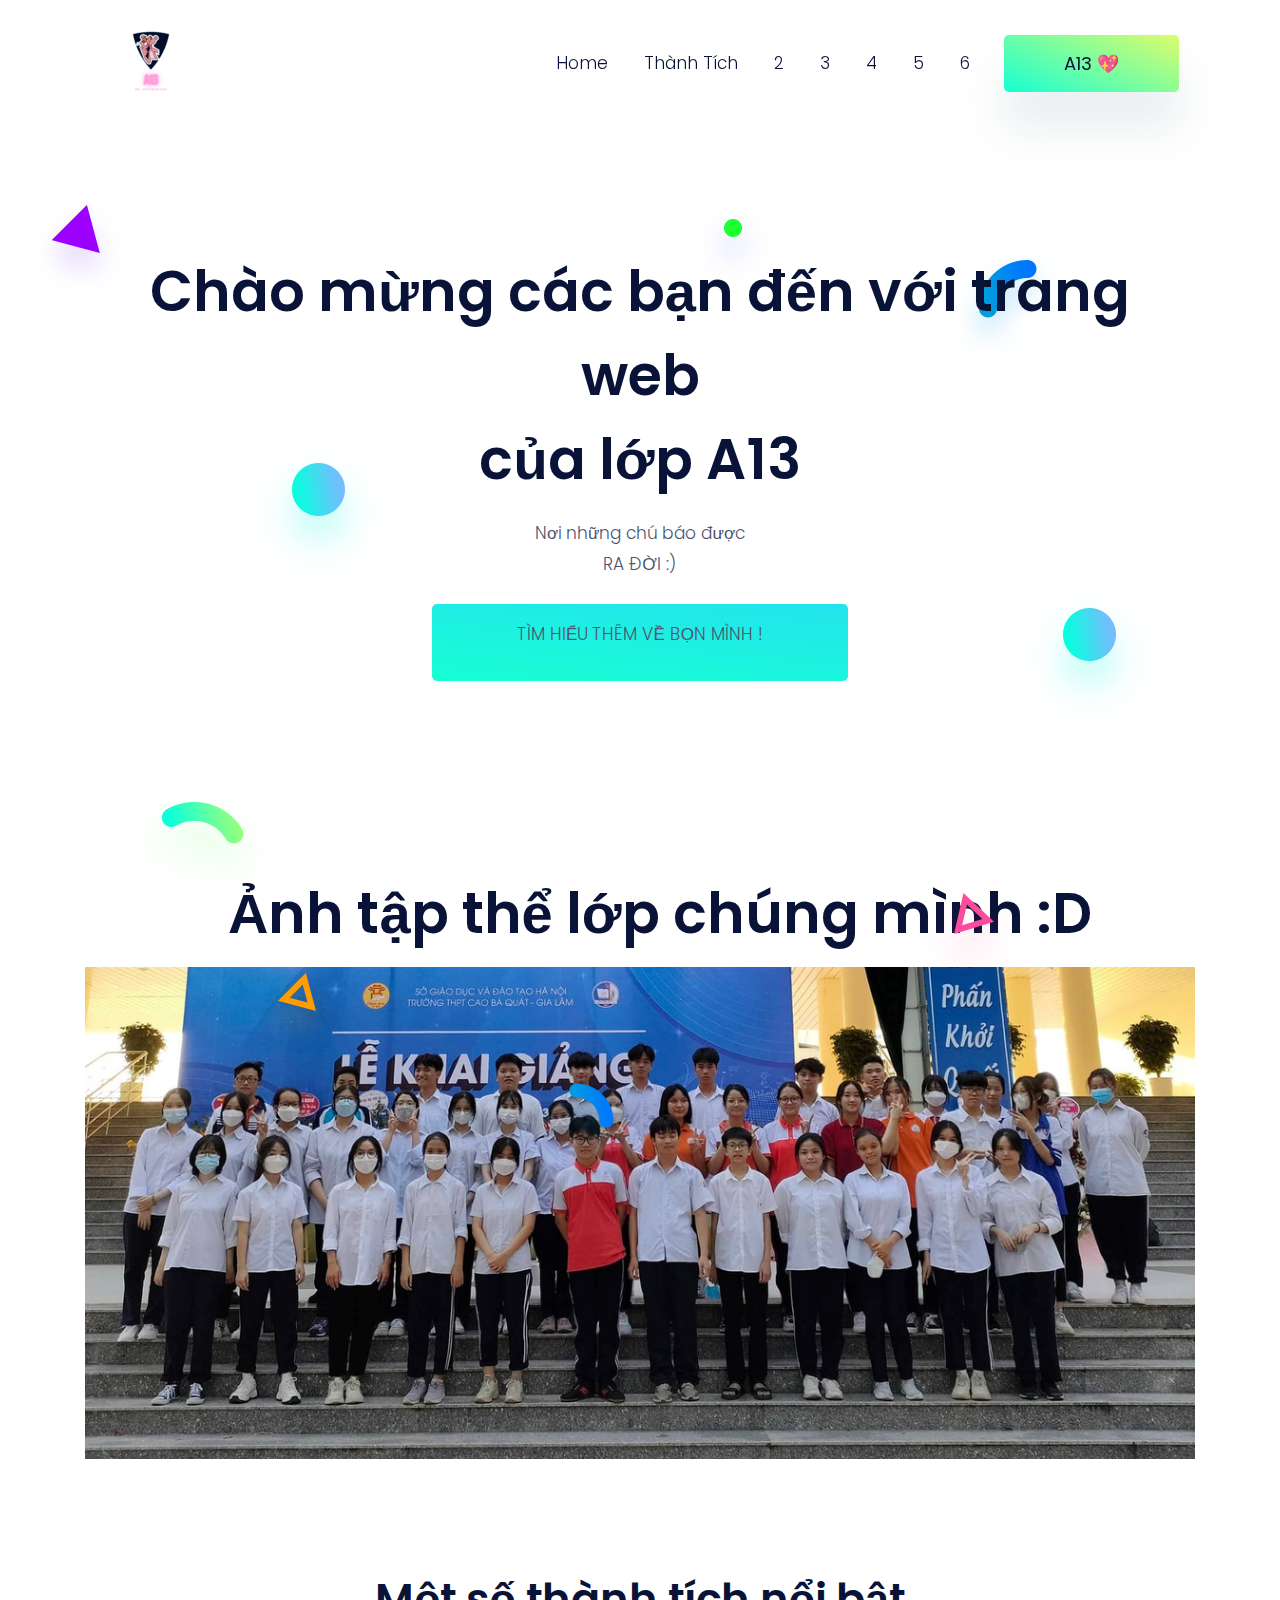
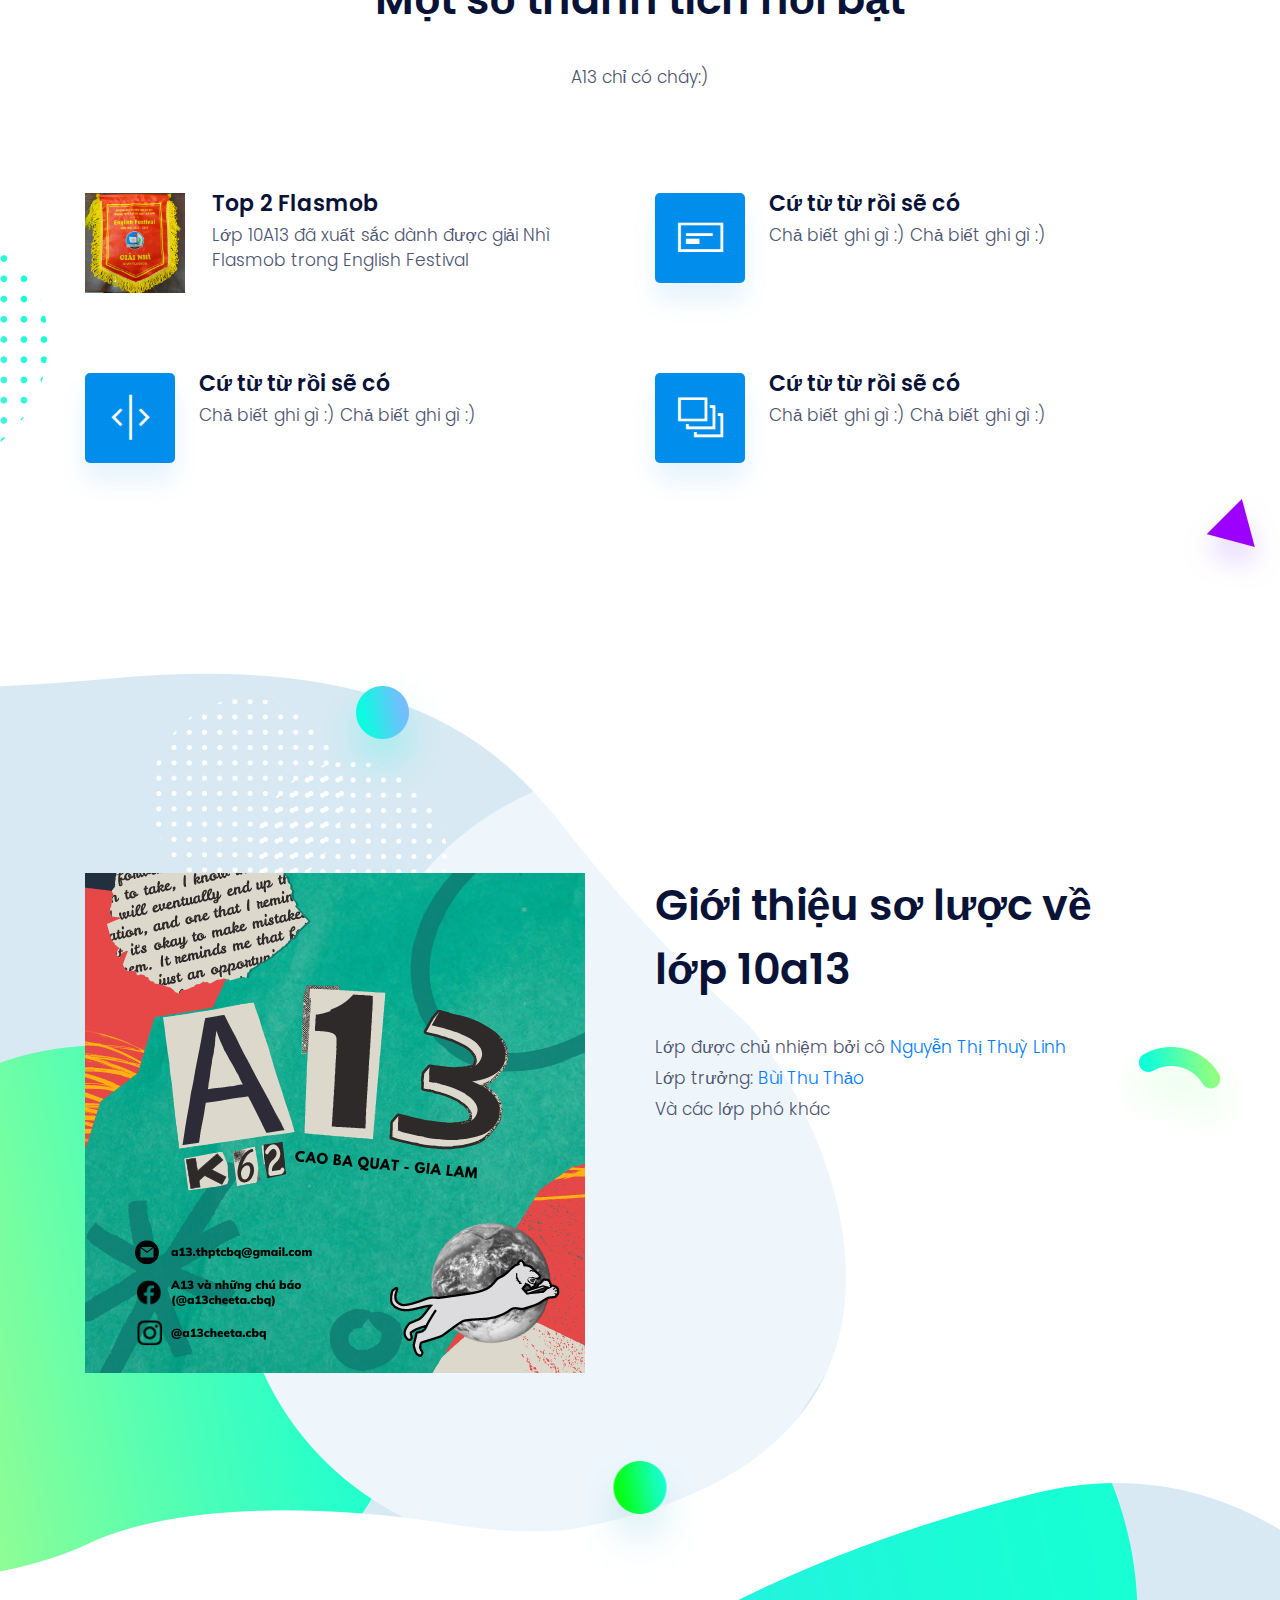
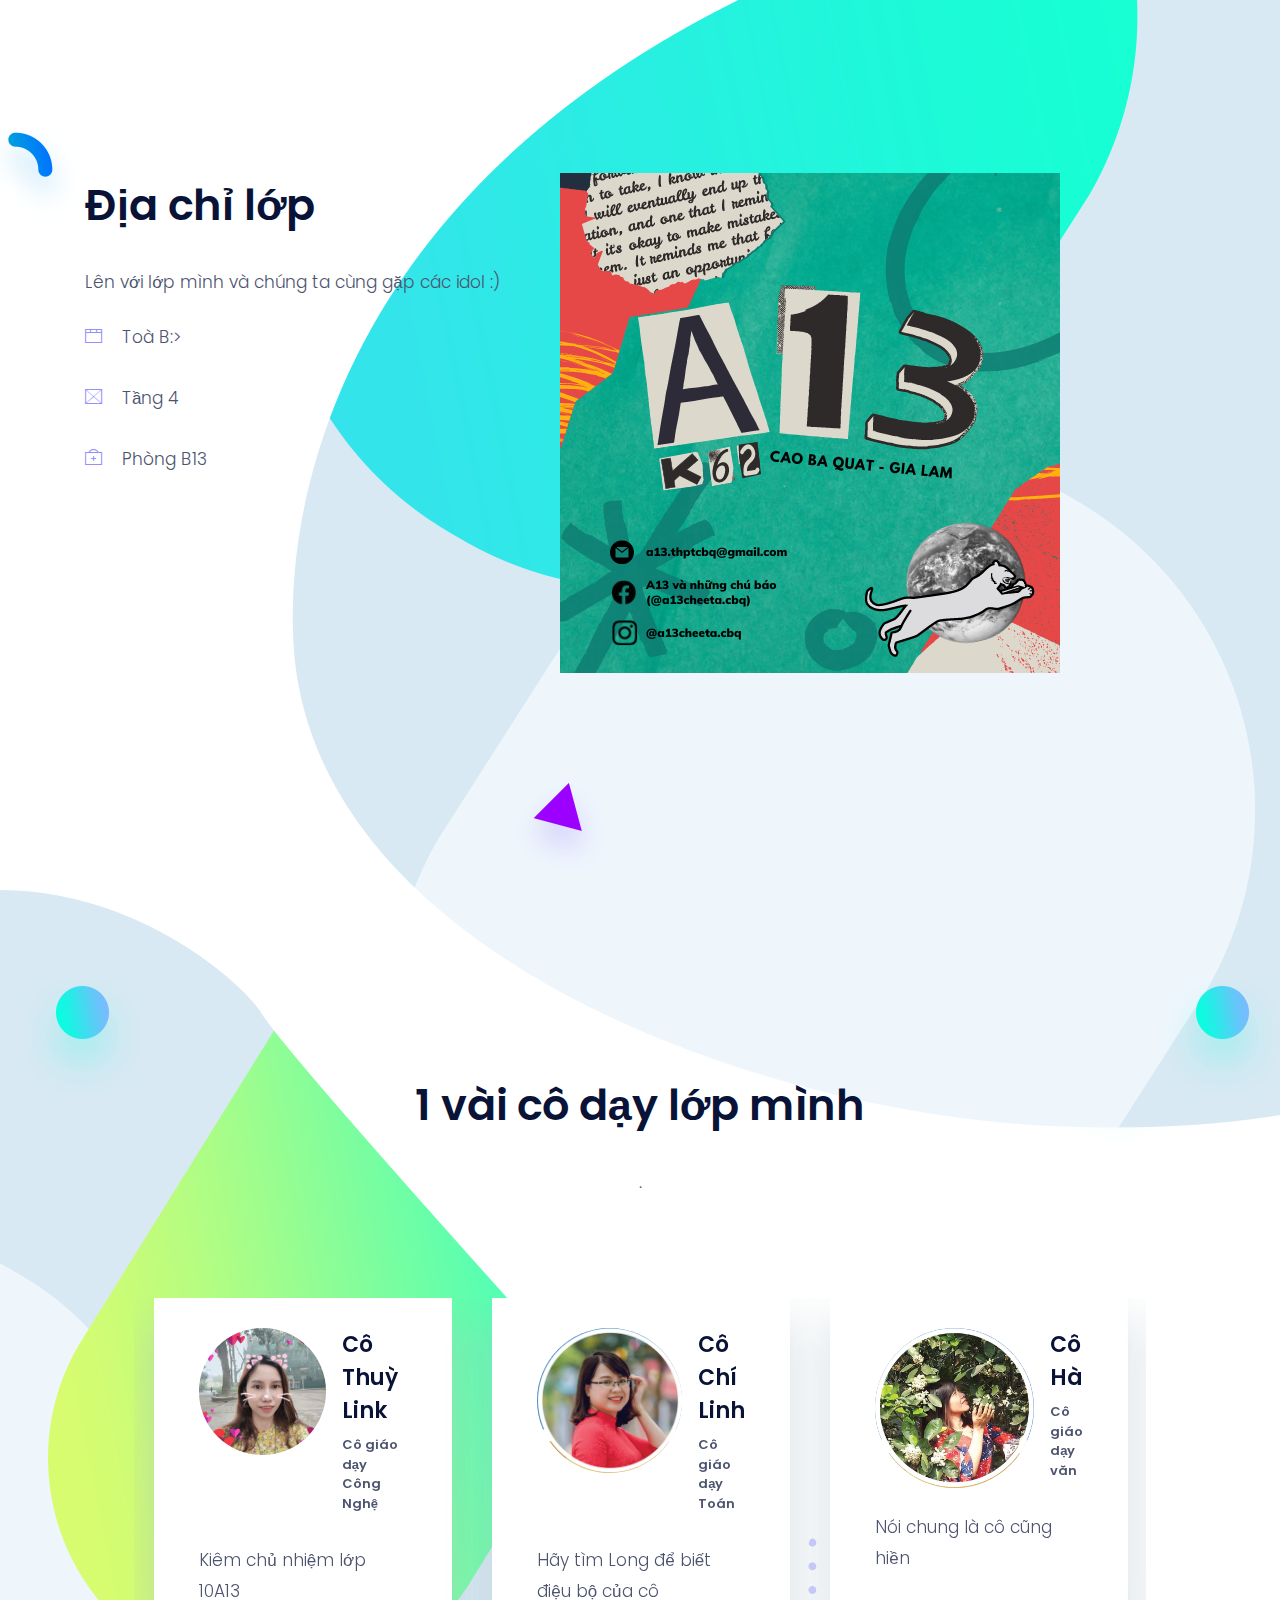
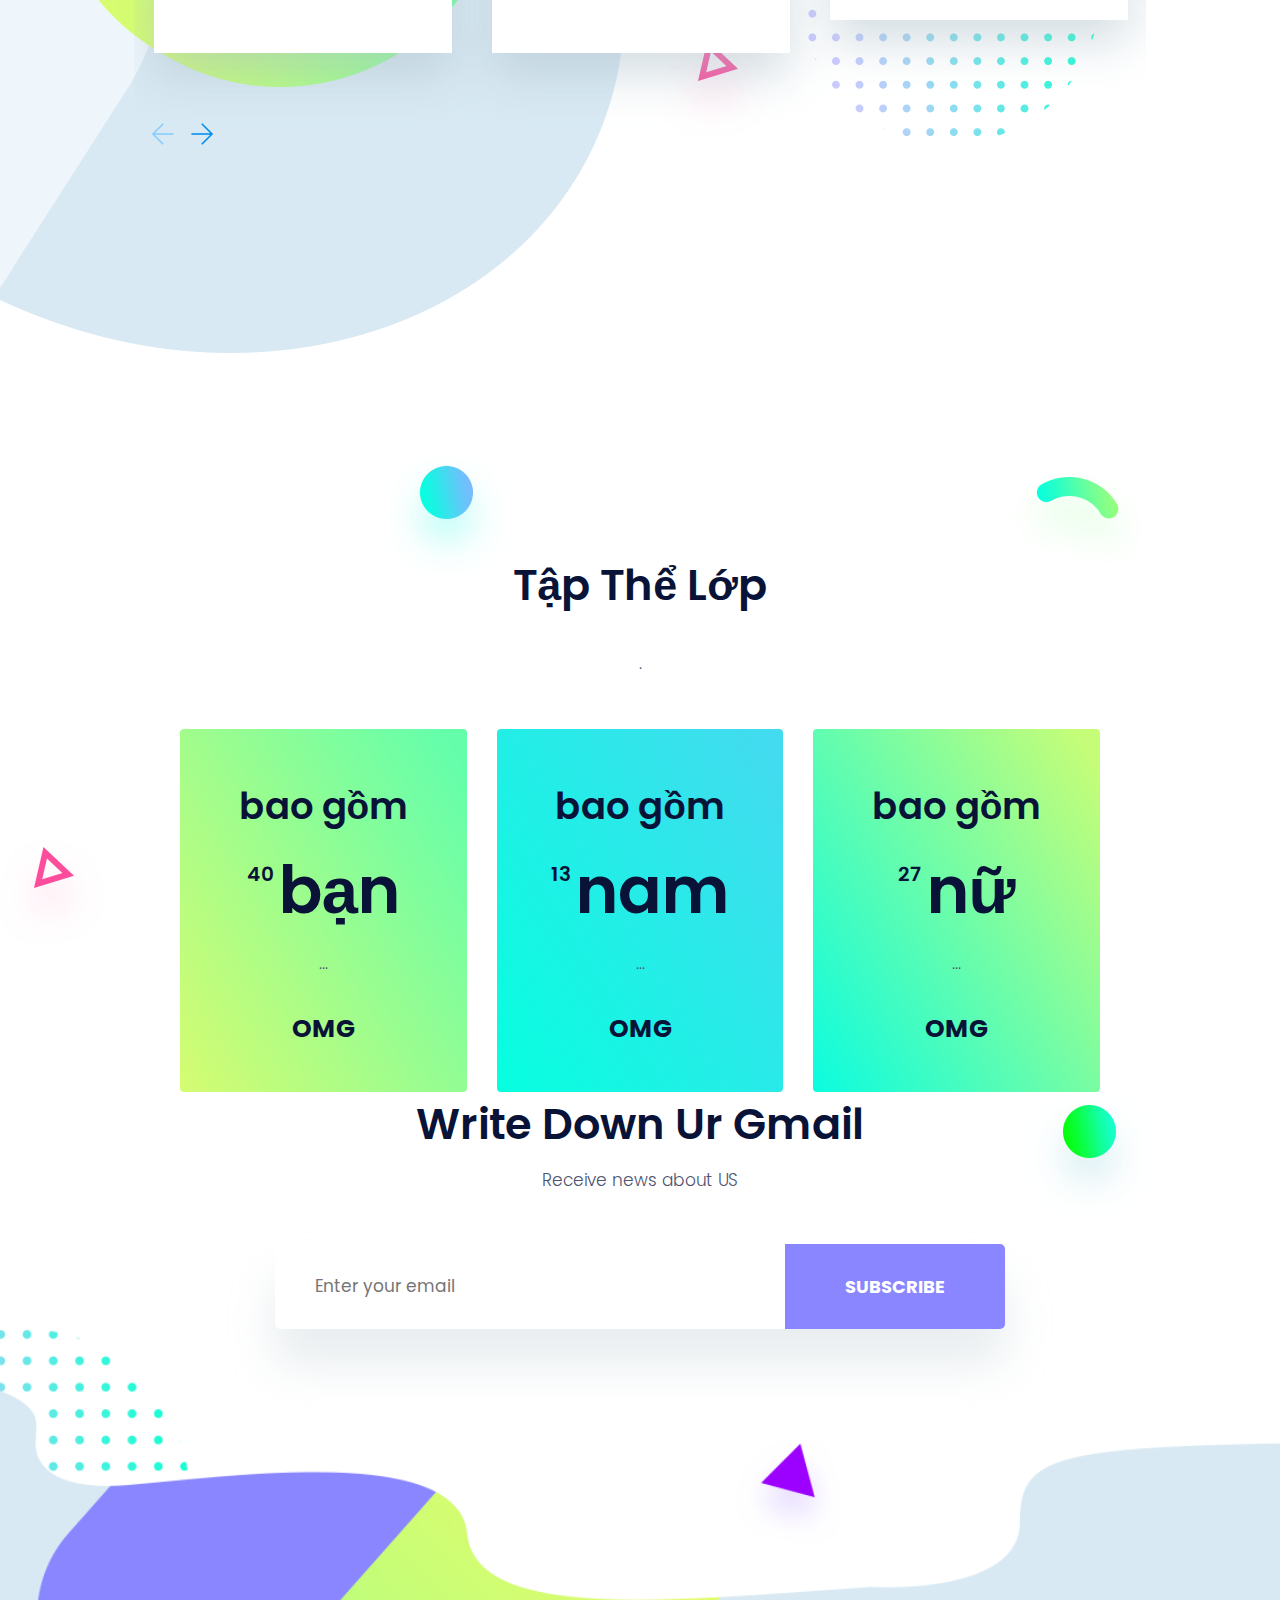
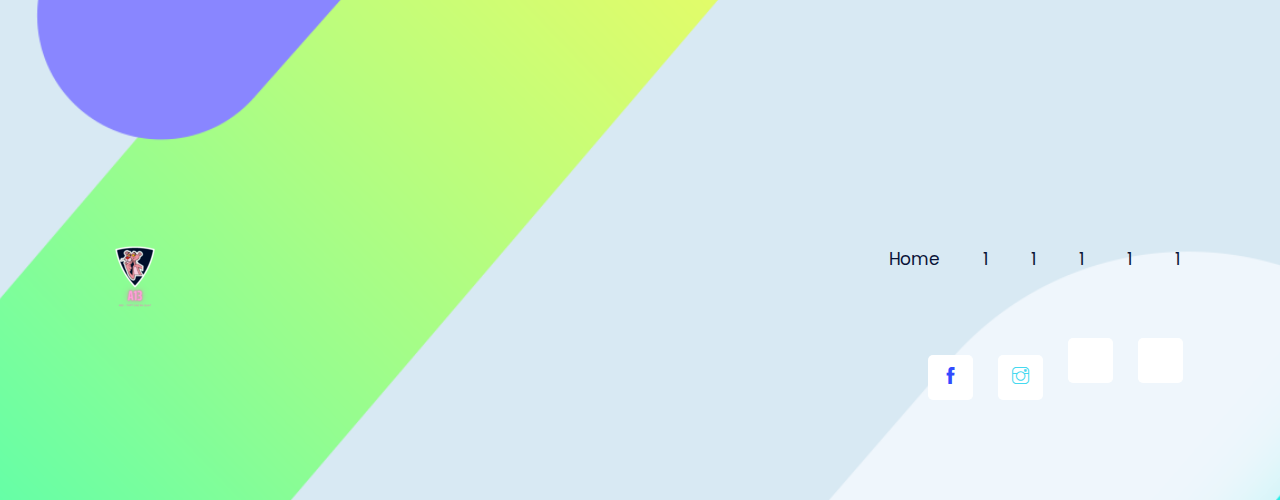
==== commit 2beeb30e: "update 23/12" ====
--- a/index.html
+++ b/index.html
@@ -52,19 +52,19 @@
             <a class="nav-link page-scroll" href="#feature">Thành Tích</a>
           </li>
           <li class="nav-item">
-            <a class="nav-link" href="about.html">#</a>
-          </li>
-          <li class="nav-item">
-            <a class="nav-link" href="confess.html">FanPage</a>
-          </li>
-          <li class="nav-item">
-            <a class="nav-link page-scroll" href="#team">Giáo Viên</a>
-          </li>
-          <li class="nav-item">
-            <a class="nav-link page-scroll" href="#hocsinh">Lớp</a>
-          </li>
-          <li class="nav-item">
-            <a class="nav-link page-scroll" href="contact.html">#</a>
+            <a class="nav-link" href="about.html">2</a>
+          </li>
+          <li class="nav-item">
+            <a class="nav-link" href="confess.html">3</a>
+          </li>
+          <li class="nav-item">
+            <a class="nav-link page-scroll" href="#team">4</a>
+          </li>
+          <li class="nav-item">
+            <a class="nav-link page-scroll" href="#hocsinh">5</a>
+          </li>
+          <li class="nav-item">
+            <a class="nav-link page-scroll" href="contact.html">6</a>
           </li>
         </ul>
         <a href="https://www.facebook.com/a13cheetah.cbq" class="btn btn-primary ml-lg-3 primary-shadow">A13 💖</a>
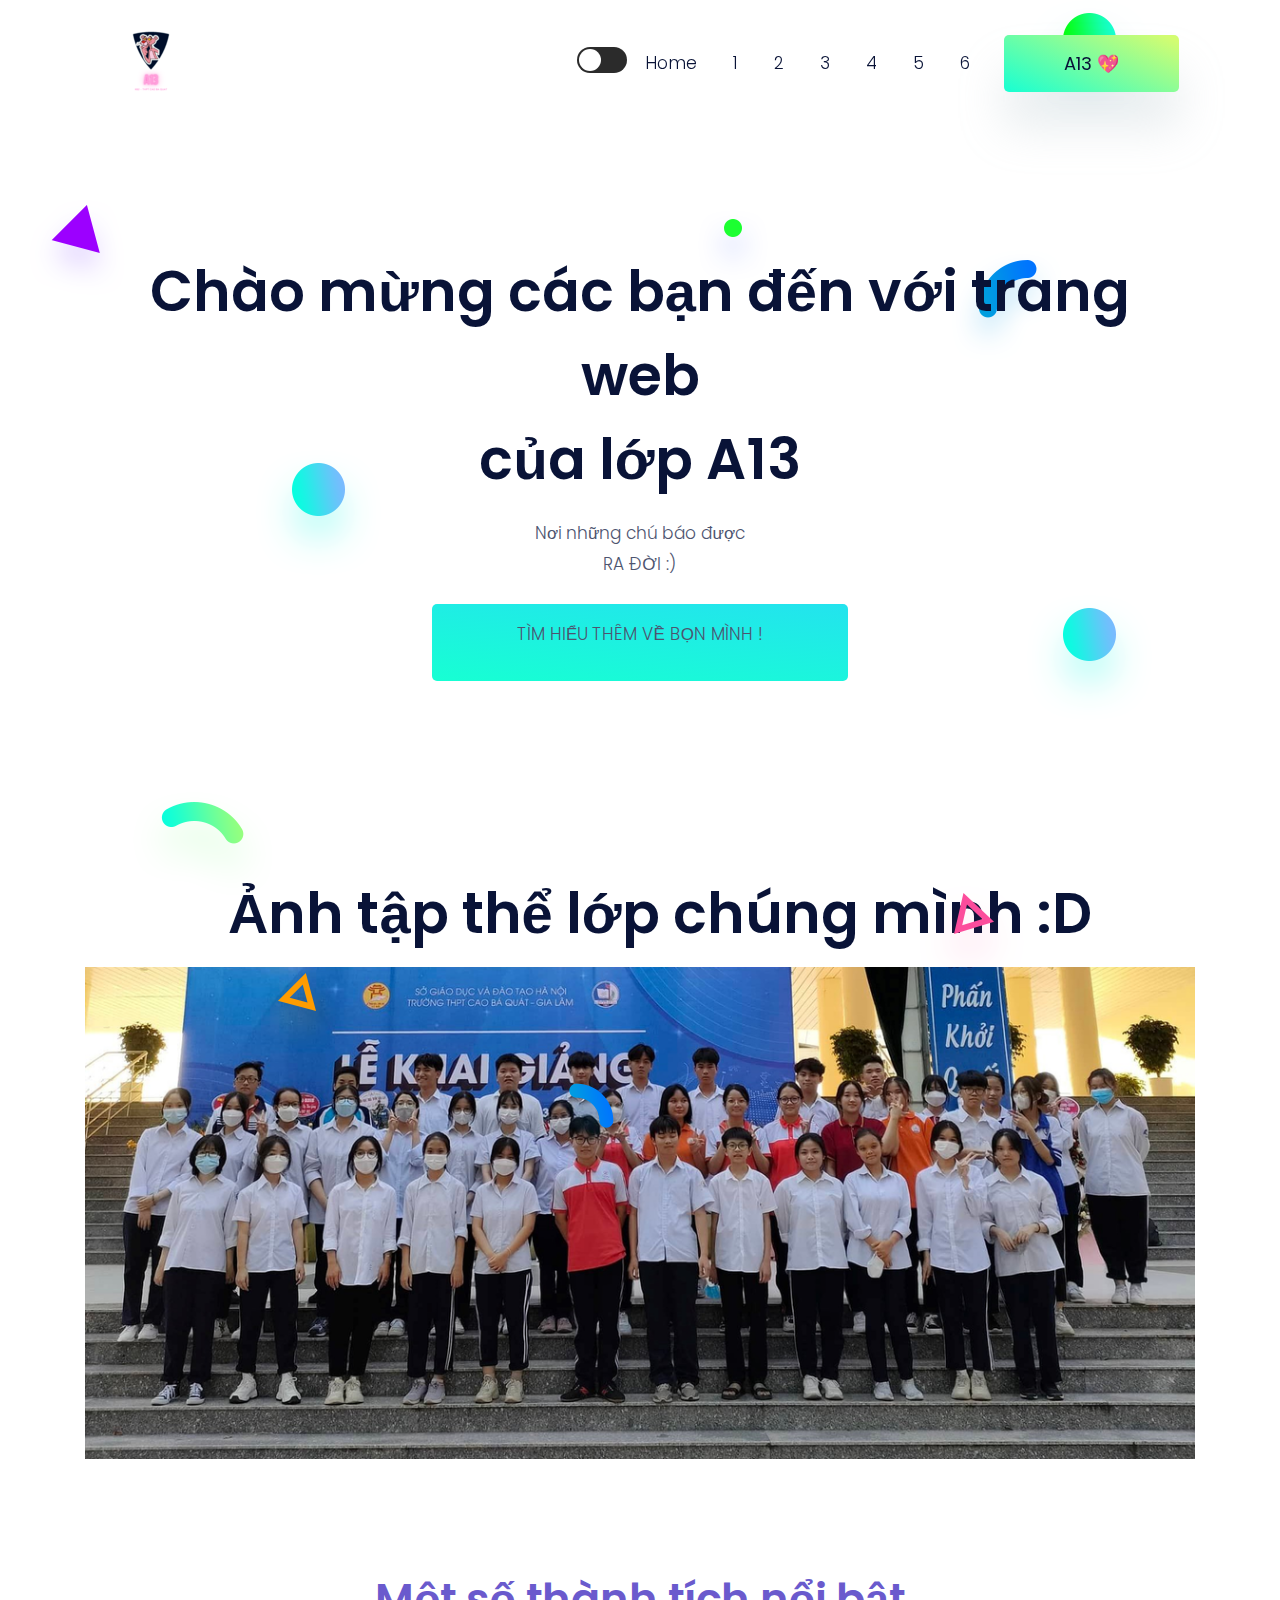
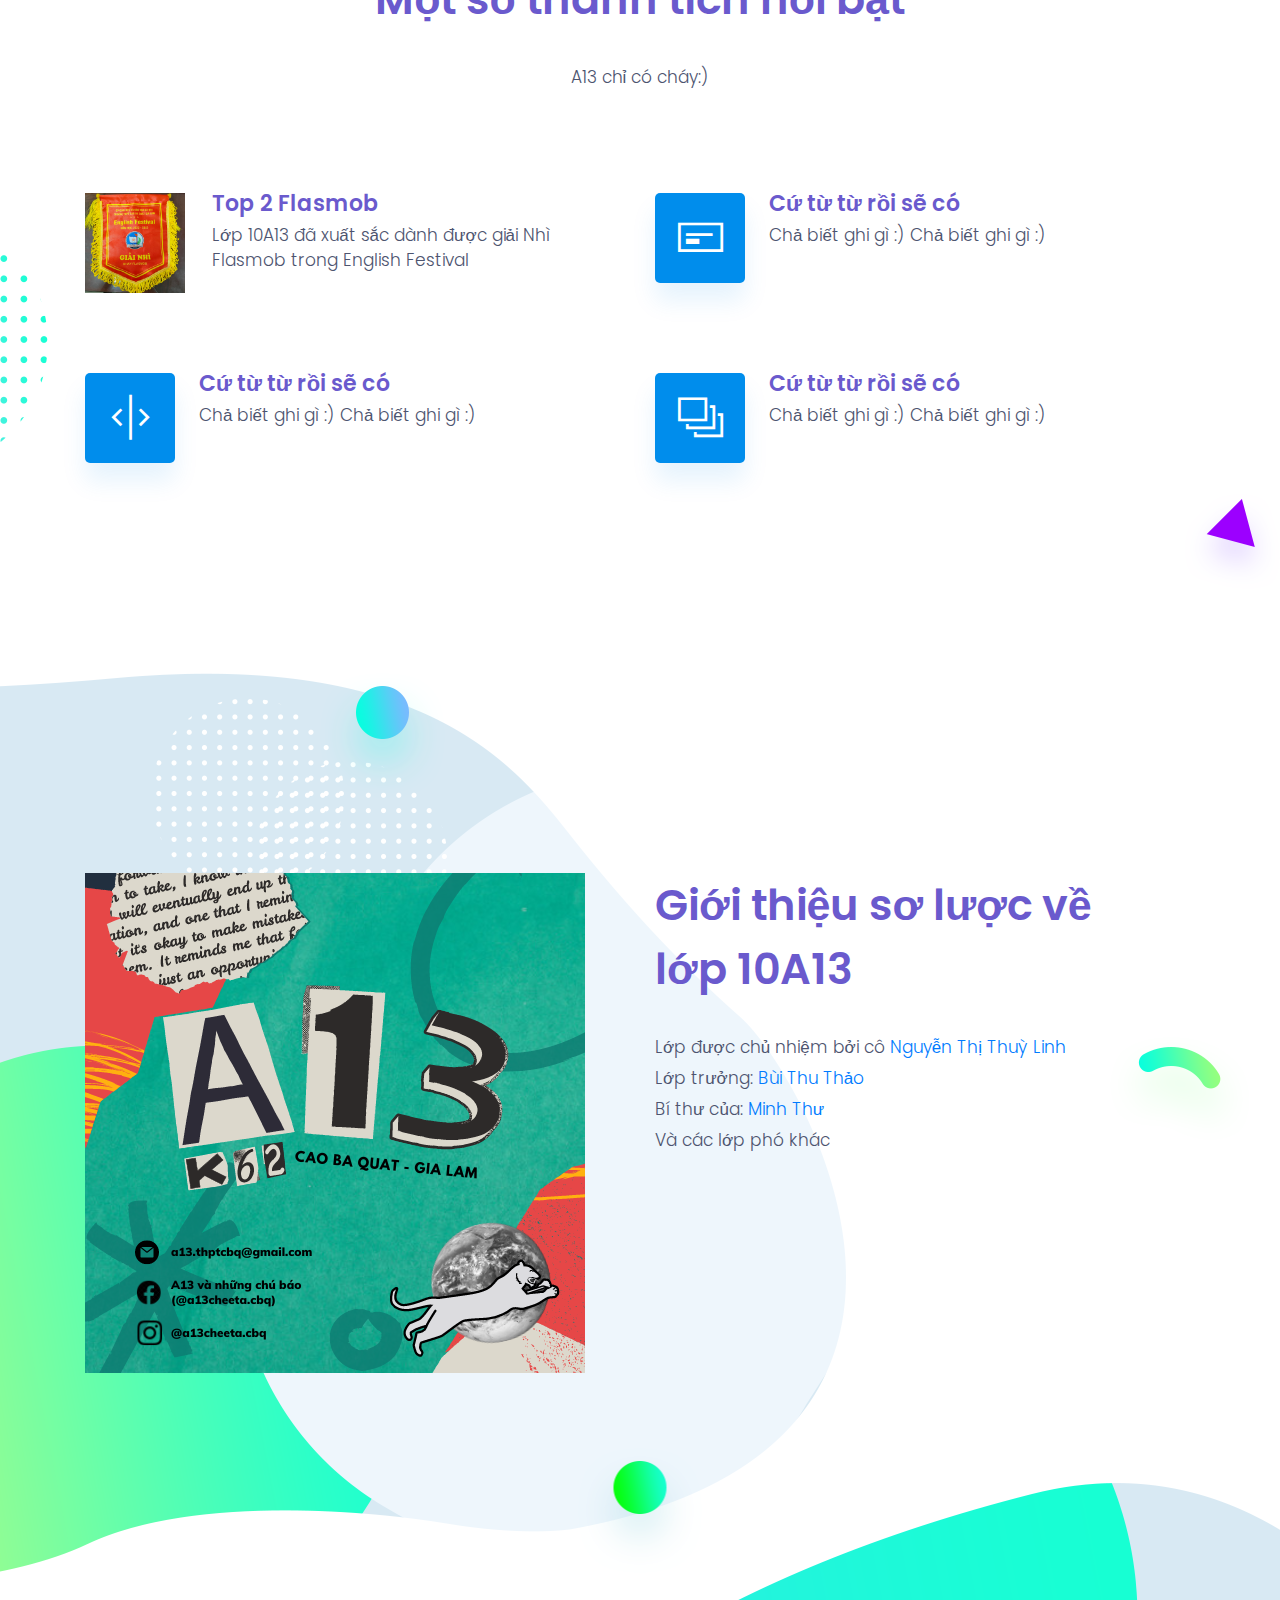
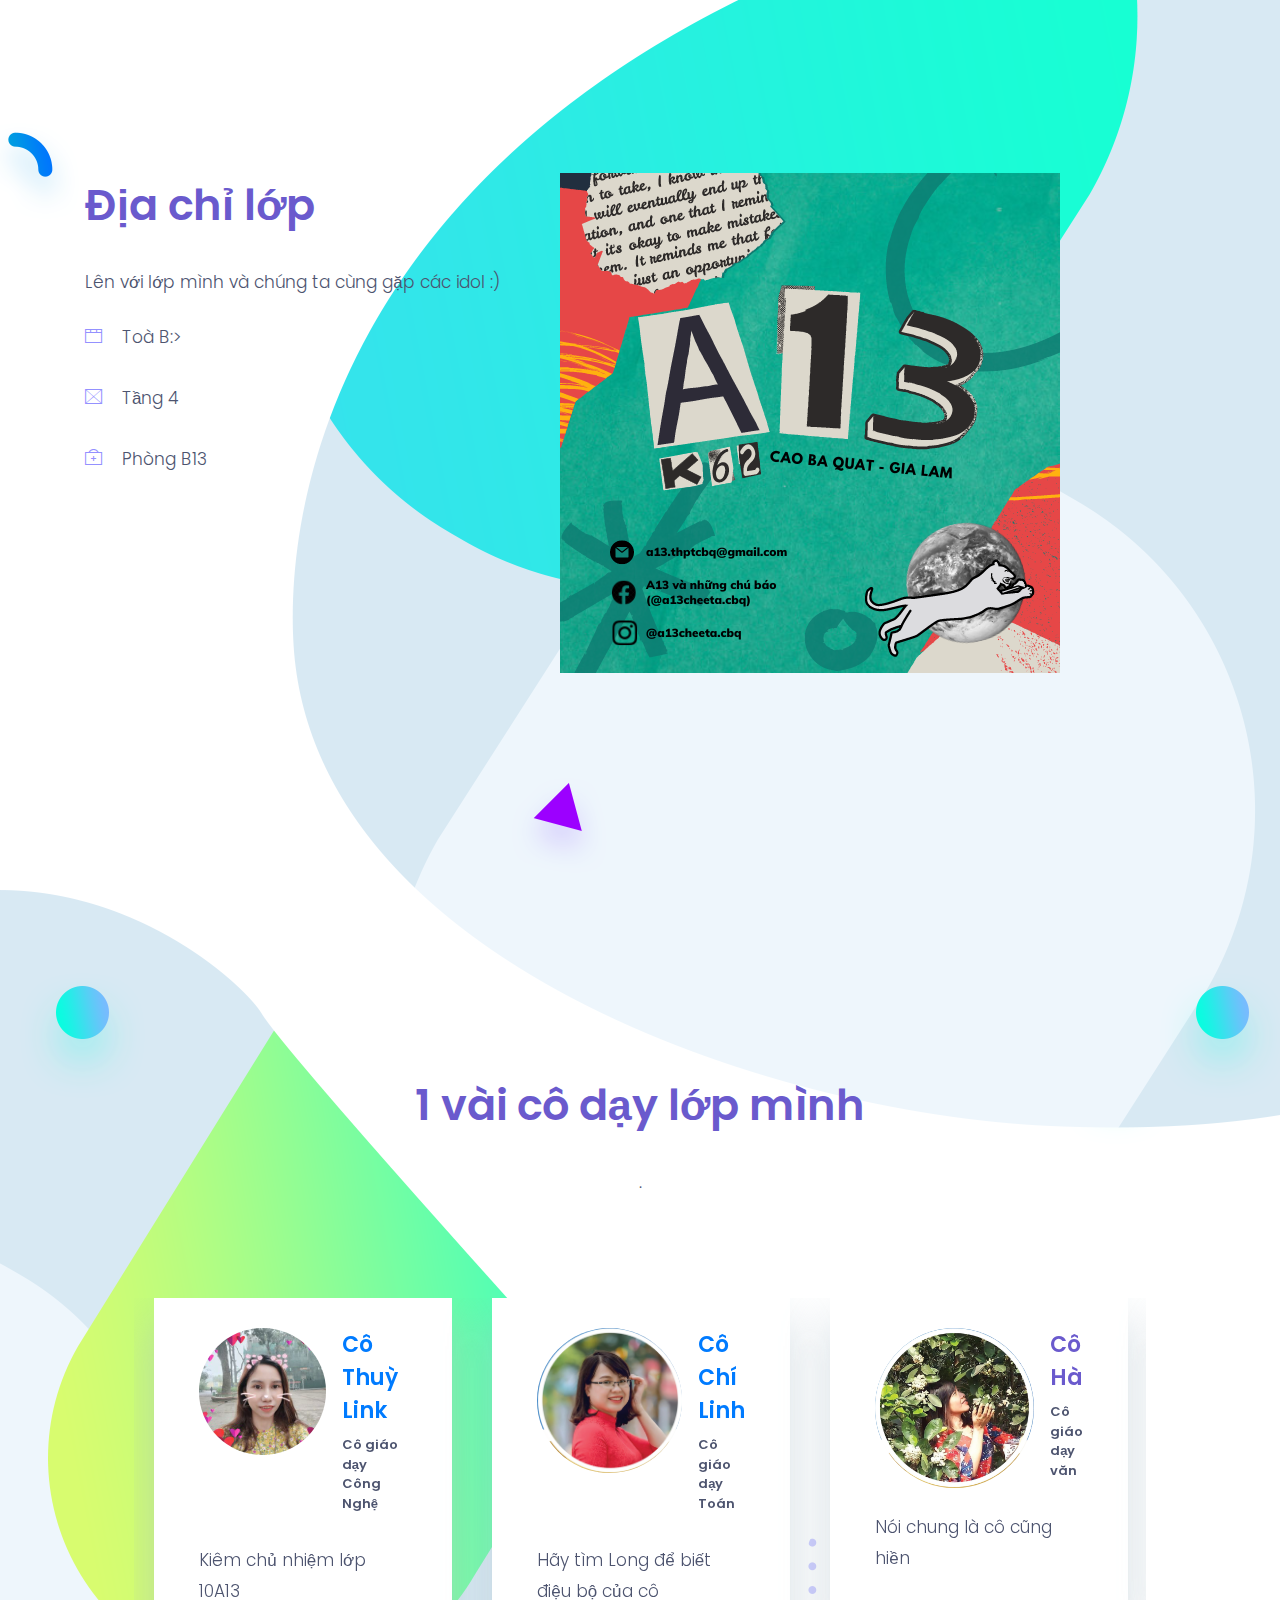
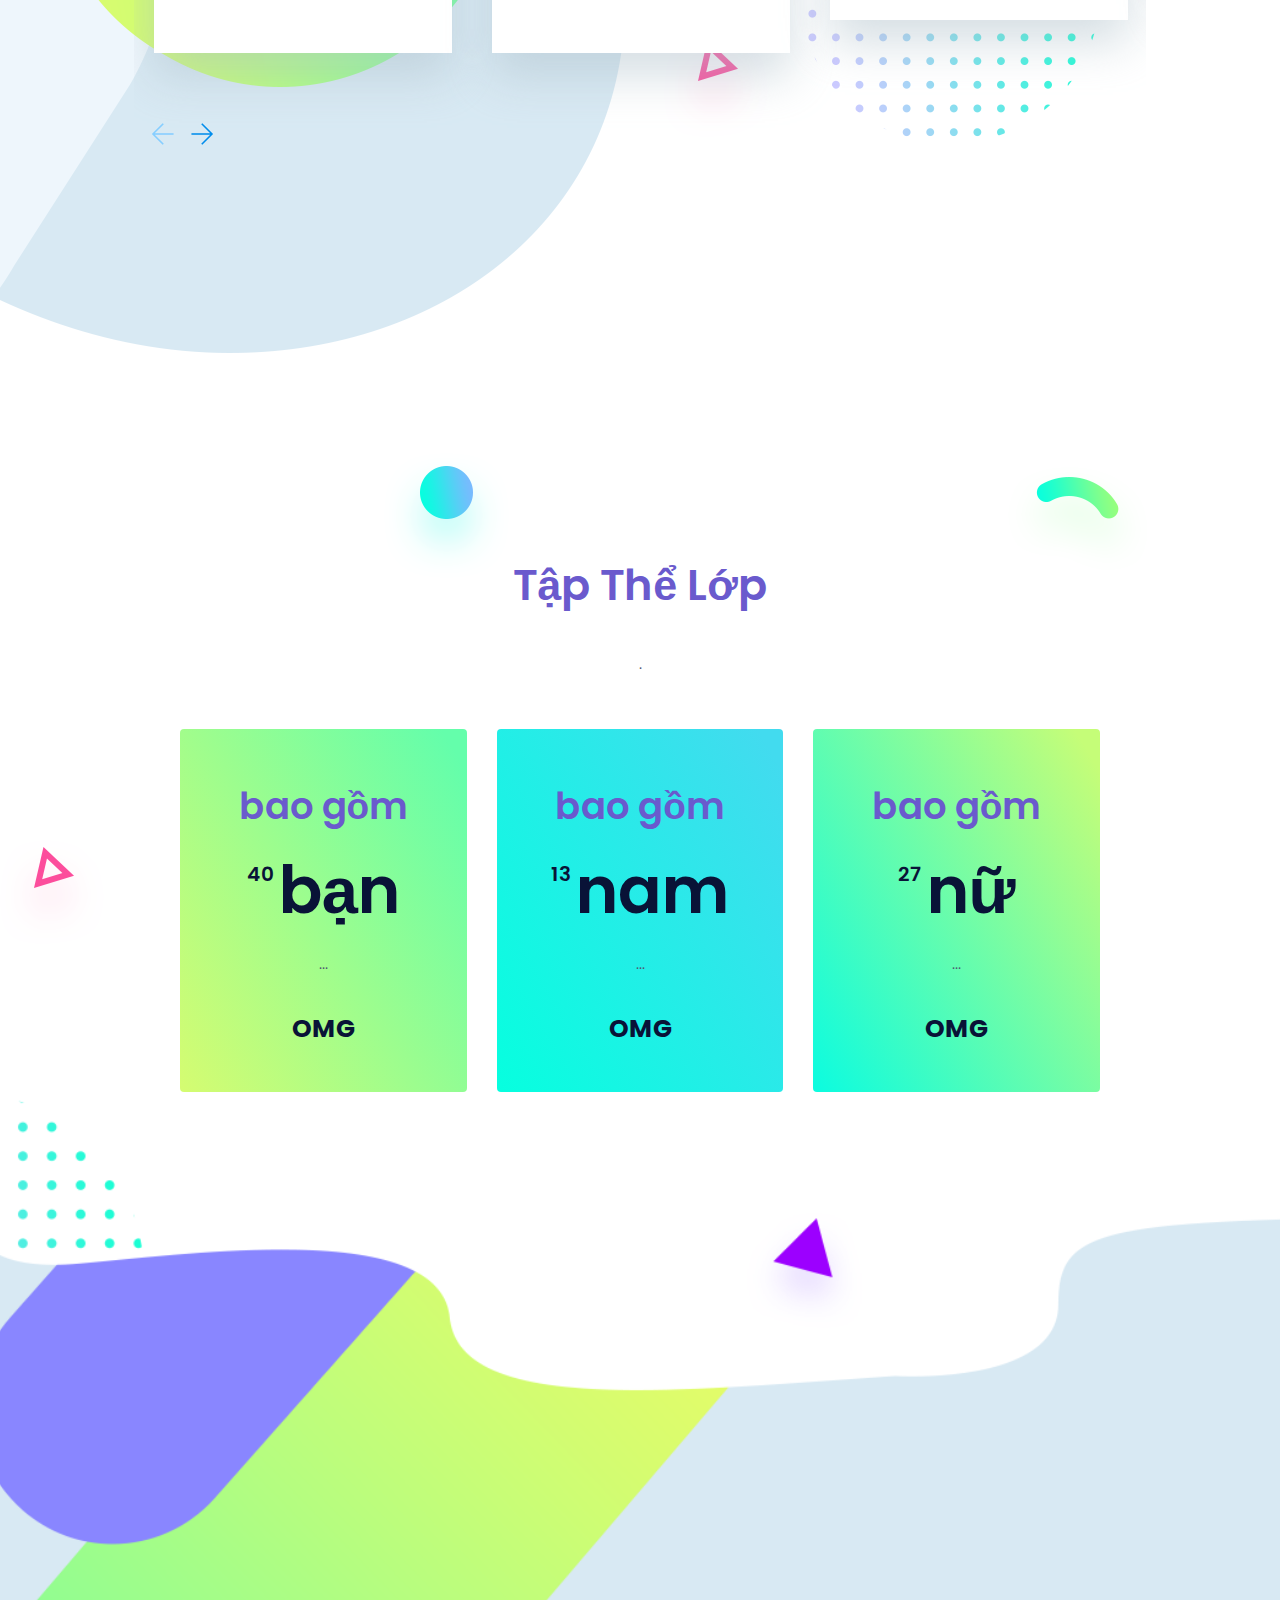
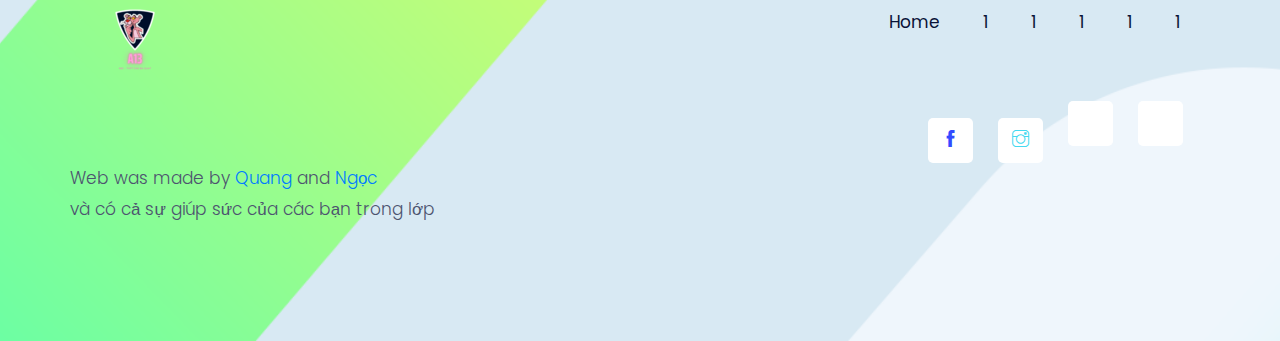
==== commit 20c2c487: "update 23/12" ====
--- a/index.html
+++ b/index.html
@@ -23,7 +23,7 @@
 
   <!-- Main Stylesheet -->
   <link href="css/style.css" rel="stylesheet">
-  
+  <link href="js/script.js" rel="stylesheet">
   <!--Favicon-->
   <link rel="shortcut icon" href="images/favicon.ico" type="image/x-icon">
   <link rel="icon" href="images/favicon.ico" type="image/x-icon">
@@ -31,8 +31,7 @@
 </head>
 
 <body>
-  
-
+ 
 <!-- navigation -->
 <section class="fixed-top navigation">
   <div class="container">
@@ -45,11 +44,25 @@
       <!-- navbar -->
       <div class="collapse navbar-collapse text-center" id="navbar">
         <ul class="navbar-nav ml-auto">
+
+          <li>
+            <div class="dark-mode">
+              <input type="checkbox" class="checkbox" id="checkbox">
+              <label for="checkbox" class="label">
+                  <i class="fas fa-moon"></i>
+                  <i class="fas fa-sun"></i>
+                  <div class="ball"></div>
+              </label>
+          </div>
+          
+          <script src="./script.js"></script>
+
+          </li>
           <li class="nav-item">
             <a class="nav-link" href="index.html">Home</a>
           </li>
           <li class="nav-item">
-            <a class="nav-link page-scroll" href="#feature">Thành Tích</a>
+            <a class="nav-link page-scroll" href="#feature">1</a>
           </li>
           <li class="nav-item">
             <a class="nav-link" href="about.html">2</a>
@@ -84,7 +97,10 @@
         <p class="mb-4">Nơi những chú báo được<br>
           RA ĐỜI :)</p>
         <a href="#begin" class="btn btn-secondary btn-lg" ><p class="info-button">TÌM HIỂU THÊM VỀ BỌN MÌNH !</p></a>
+
+        
         <!-- banner image -->
+       
        <div class="hero-photo">
         
         <section class="section feature mb-0" id="begin">
@@ -92,8 +108,8 @@
         </section>
         <h1 class="col-lg-12 above-hero-picture">Ảnh tập thể lớp chúng mình :D </h1>
        </div>
-      </div>
-    </div>
+       </div>
+      </div>
   </div>
   <!-- background shapes -->
   <div id="scene">
@@ -110,6 +126,7 @@
 </section>
 <!-- /hero-area -->
 
+
 <!-- feature -->
 <section class="section feature mb-0" id="feature">
   <div class="container">
@@ -189,9 +206,9 @@
         </div>
       </div>
       <div class="col-md-5">
-        <h2 class="section-title">Giới thiệu sơ lược về lớp 10a13</h2>
+        <h2 class="section-title">Giới thiệu sơ lược về lớp 10A13</h2>
         <p>Lớp được chủ nhiệm bởi cô <a href="https://www.facebook.com/thang.nam.370?comment_id=Y29tbWVudDo0OTIxMTA3MTYwNTkyMTdfMzgyODgxOTMwNjkyOTc0">Nguyễn Thị Thuỳ Linh</a> <br>
-          Lớp trưởng: <a href="https://www.facebook.com/profile.php?id=100054417223218&mibextid=ZbWKwL">Bùi Thu Thảo</a><br>
+          Lớp trưởng: <a href="https://www.facebook.com/profile.php?id=100054417223218&mibextid=ZbWKwL">Bùi Thu Thảo</a><br>Bí thư của: <a href="https://www.facebook.com/mthw304">Minh Thư</a><br>
           Và các lớp phó khác
         </p>
       </div>
@@ -250,8 +267,8 @@
               <img class="rounded-circle img-fluid" src="images/teacher-linh.jpg" alt="team-member">
             </div>
             <div class="align-self-center">
-              <h4>Cô Thuỳ Link</h4>
-              <h6 class="text-color">Cô giáo dạy Công Nghệ</h6>
+              <h4><a href="https://www.facebook.com/thang.nam.370">Cô Thuỳ Link</a></h4>
+              <h6 class="text-color">Cô giáo dạy Công Nghệ</a></h6>
             </div>
           </div>
           <p>Kiêm chủ nhiệm lớp 10A13</p>
@@ -263,7 +280,7 @@
               <img class="rounded-circle img-fluid" src="images/teacher-chilinh.png" alt="team-member">
             </div>
             <div class="align-self-center">
-              <h4>Cô Chí Linh</h4>
+              <h4><a href="https://www.facebook.com/linh.nguyenthichi">Cô Chí Linh</a></h4>
               <h6 class="text-color">Cô giáo dạy Toán</h6>
             </div>
           </div>
@@ -377,7 +394,8 @@
 <!-- /client logo slider -->
 
 <!-- newsletter -->
-<section class="newsletter">
+
+<!-- <section class="newsletter">
   <div class="container">
     <div class="row">
       <div class="col-lg-12 text-center">
@@ -394,9 +412,11 @@
       </div>
     </div>
   </div>
-  <!-- background shapes -->
+
+  
+  <!-- background shapes  -->
   <img class="newsletter-bg-shape left-right-animation" src="images/background-shape/seo-ball-2.png" alt="background-shape">
-</section>
+</section> 
 <!-- /newsletter -->
 
 <!-- footer -->
@@ -437,6 +457,9 @@
           </li>
         </ul>
       </nav>
+      <div>
+        <p class="thanks">Web was made by <a href="https://www.facebook.com/profile.php?id=100080958375456">Quang</a> and <a href="https://www.facebook.com/huskyy22">Ngọc</a> <br> và có cả sự giúp sức của các bạn trong lớp </p>
+      </div>
     </div>
   </div>
 </footer>
--- a/css/style.css
+++ b/css/style.css
@@ -15,6 +15,7 @@
   font-weight: 300;
   -webkit-font-smoothing: antialiased;
   font-size: 17px;
+  height: 100%;
 }
 
 p, .paragraph {
@@ -1381,7 +1382,6 @@
 @media only screen and (max-width: 430px) {
    .btn-lg {
     width: 100%;
-    left: 7%;
   }
   .info-button {
     text-align: center;
@@ -1406,7 +1406,76 @@
   left: 14%;
 }
 }
-video-flasmob {
-  left: 20%;
-  top: auto;
+
+.the-video {
+  left: 1%;
+  top: 117px;
+}
+
+div.video-flasmob {
+top: 50px;
+}
+/* bruh */
+* {
+  box-sizing: border-box;
+}
+body.dark {
+  background-color: #2b2b2b;
+}
+body.dark h1, h2, h3, h4, h5, h6, .h1, .h2, .h3, .h4, .h5, .h6 {
+  color: rgb(106, 90, 205);
+}
+body.dark .nav-bg{
+  background-color: #2b2b2b;
+  
+}
+
+body.dark p {
+  color: #fff;
+}
+
+.checkbox {
+  position: absolute;
+  top: 51px;
+  display:none;
+}
+
+.checkbox:checked + .label .ball {
+  transform: translate(24px);
+}
+
+.label {
+  width: 50px;
+  height: 26px;
+  background-color: #2b2b2b;
+  border-radius: 50px;
+  display: flex;
+  align-items: center;
+  justify-content: space-between;
+  padding: 5px;
+  position: relative;
+  top: 27px;
+}
+
+.fa-moon {
+  color: #f1c40f;
+}
+
+.fa-sun {
+  color: #f39c12;
+}
+
+.ball {
+  position: absolute;
+  width: 22px;
+  height: 22px;
+  background-color: #fff;
+  border-radius: 50%;
+  top: 2px;
+  left: 2px;
+  transition: transform 0.2s linear;
+}
+
+.dark-mode {
+top: 10px;
 }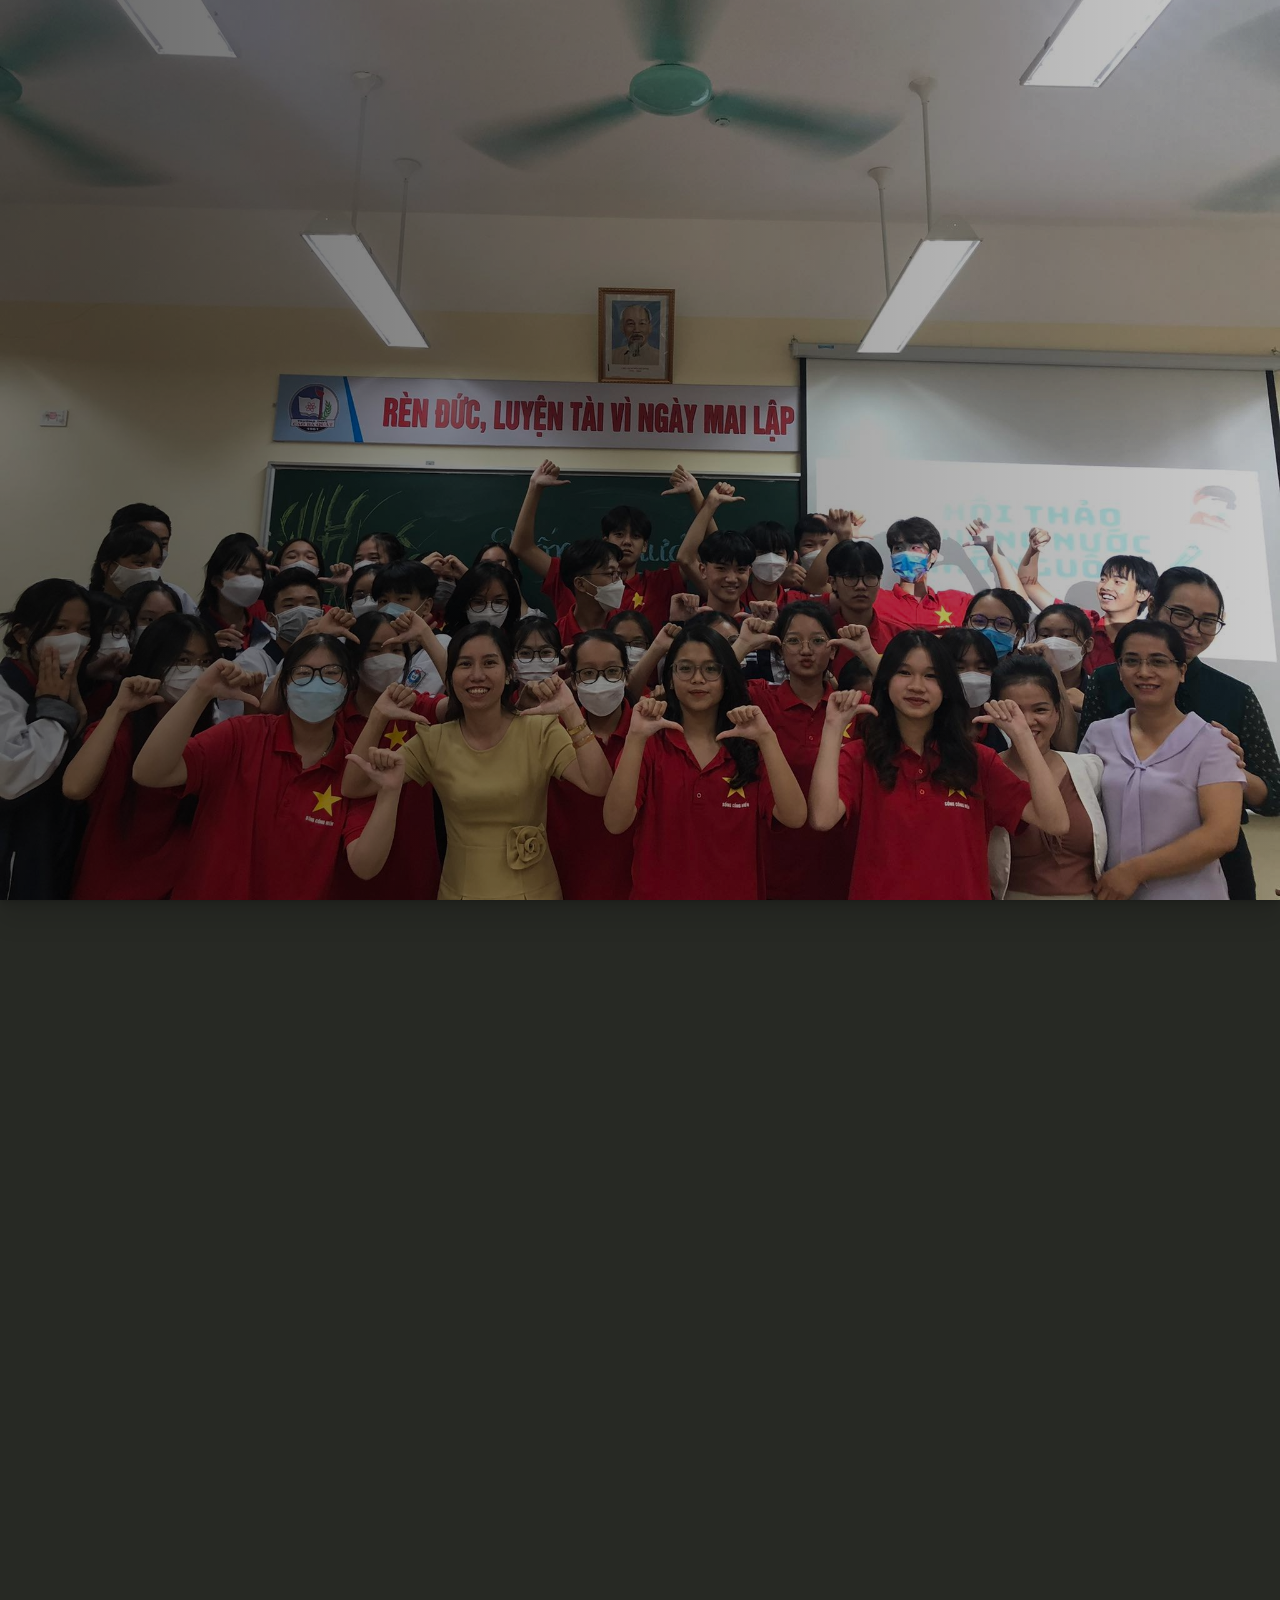
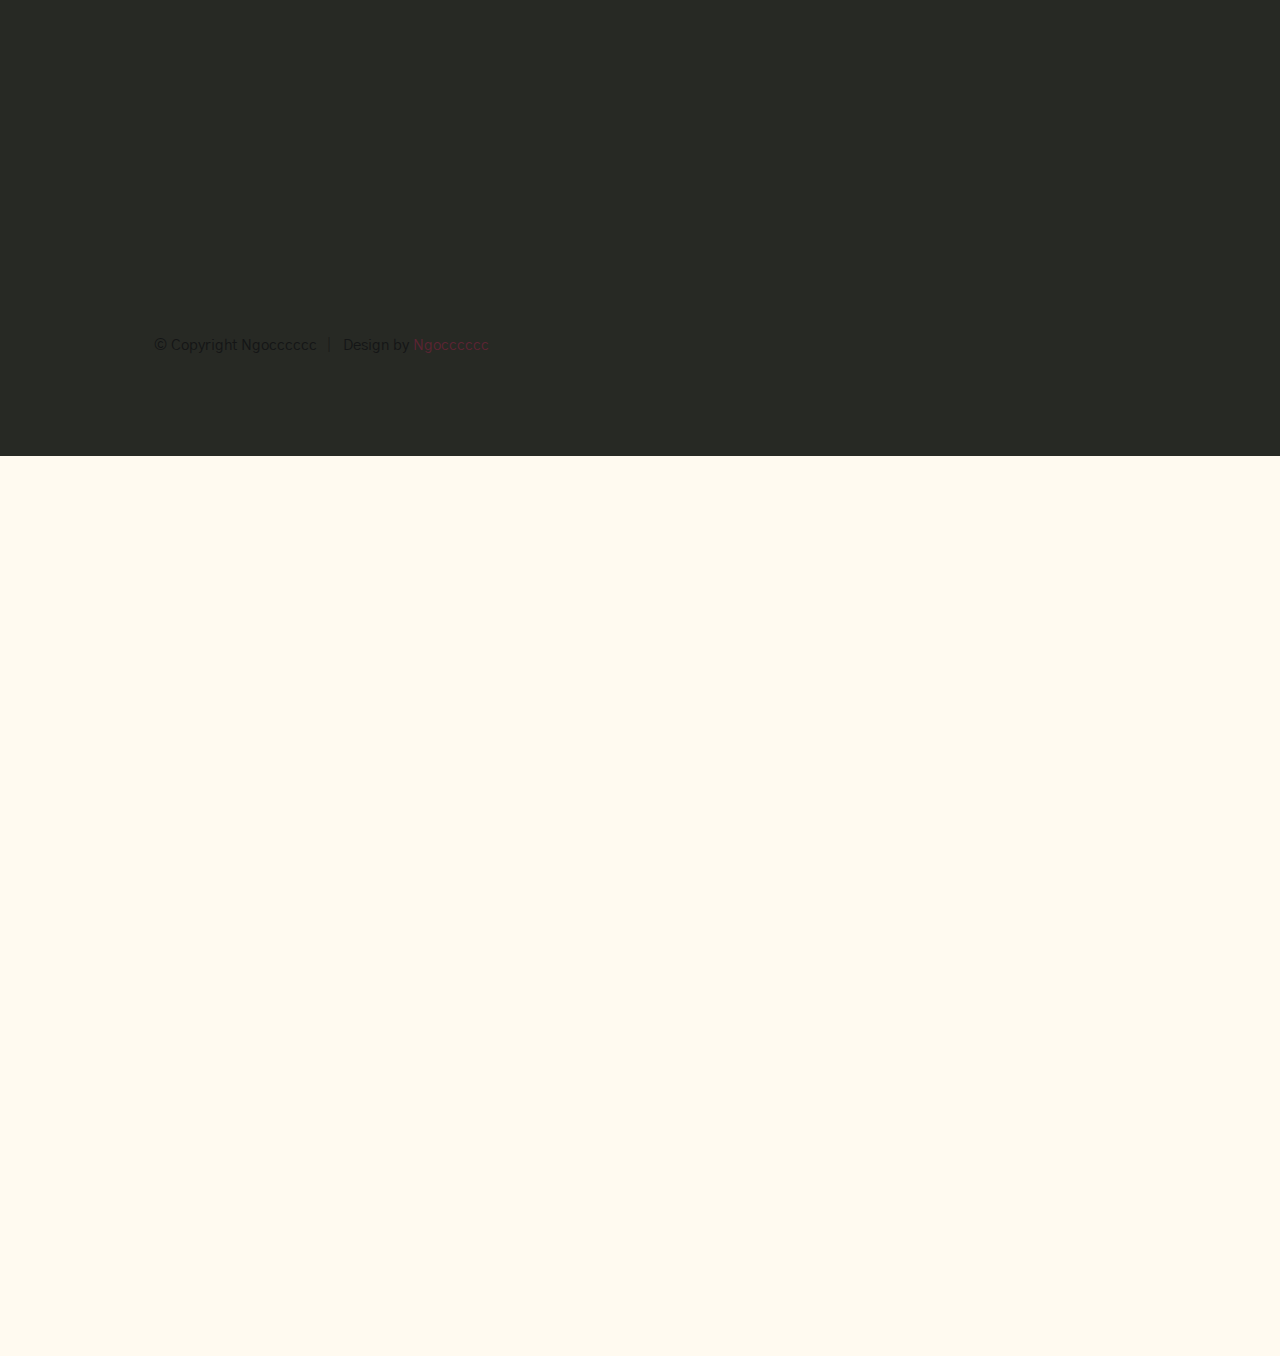
==== commit 52df427c: "update24/12" ====
--- a/index.html
+++ b/index.html
@@ -1,482 +1,398 @@
 <!DOCTYPE html>
-<html lang="zxx">
-
+<html class="no-js" lang="en">
 <head>
-  <meta charset="utf-8">
-  <title>A13</title>
-  <link href="images/a13.png" rel="shortcut icon"/>
-  <!-- mobile responsive meta -->
-  <meta name="viewport" content="width=device-width, initial-scale=1">
-  <meta name="viewport" content="width=device-width, initial-scale=1, maximum-scale=1">
-  
-  <!-- ** Plugins Needed for the Project ** -->
-  <!-- Bootstrap -->
-  <link rel="stylesheet" href="plugins/bootstrap/bootstrap.min.css">
-  <!-- themefy-icon -->
-  <link rel="stylesheet" href="plugins/themify-icons/themify-icons.css">
-  <!-- slick slider -->
-  <link rel="stylesheet" href="plugins/slick/slick.css">
-  <!-- venobox popup -->
-  <link rel="stylesheet" href="plugins/Venobox/venobox.css">
-  <!-- aos -->
-  <link rel="stylesheet" href="plugins/aos/aos.css">
-
-  <!-- Main Stylesheet -->
-  <link href="css/style.css" rel="stylesheet">
-  <link href="js/script.js" rel="stylesheet">
-  <!--Favicon-->
-  <link rel="shortcut icon" href="images/favicon.ico" type="image/x-icon">
-  <link rel="icon" href="images/favicon.ico" type="image/x-icon">
+
+    <!--- basic page needs
+    ================================================== -->
+    <meta charset="utf-8">
+    <title>Coming Soon 10A13</title>
+    <meta name="description" content="">
+    <meta name="author" content="">
+
+    <!-- mobile specific metas
+    ================================================== -->
+    <meta name="viewport" content="width=device-width, initial-scale=1">
+
+    <!-- CSS
+    ================================================== -->
+    <link rel="stylesheet" href="css/vendor.css">
+    <link rel="stylesheet" href="css/styles.css">
+
+    <!-- favicons
+    ================================================== -->
+    <link rel="apple-touch-icon" sizes="180x180" href="apple-touch-icon.png">
+    <link rel="icon" type="image/png" sizes="32x32" href="favicon-32x32.png">
+    <link rel="icon" type="image/png" sizes="16x16" href="favicon-16x16.png">
+    <link rel="manifest" href="site.webmanifest">
 
 </head>
 
-<body>
- 
-<!-- navigation -->
-<section class="fixed-top navigation">
-  <div class="container">
-    <nav class="navbar navbar-expand-lg navbar-light">
-      <a class="navbar-brand" href="index.html"><img src="images/logo.png" alt="logo"></a>
-      <button class="navbar-toggler border-0" type="button" data-toggle="collapse" data-target="#navbar" aria-controls="navbar"
-        aria-expanded="false" aria-label="Toggle navigation">
-        <span class="navbar-toggler-icon"></span>
-      </button>
-      <!-- navbar -->
-      <div class="collapse navbar-collapse text-center" id="navbar">
-        <ul class="navbar-nav ml-auto">
-
-          <li>
-            <div class="dark-mode">
-              <input type="checkbox" class="checkbox" id="checkbox">
-              <label for="checkbox" class="label">
-                  <i class="fas fa-moon"></i>
-                  <i class="fas fa-sun"></i>
-                  <div class="ball"></div>
-              </label>
-          </div>
-          
-          <script src="./script.js"></script>
-
-          </li>
-          <li class="nav-item">
-            <a class="nav-link" href="index.html">Home</a>
-          </li>
-          <li class="nav-item">
-            <a class="nav-link page-scroll" href="#feature">1</a>
-          </li>
-          <li class="nav-item">
-            <a class="nav-link" href="about.html">2</a>
-          </li>
-          <li class="nav-item">
-            <a class="nav-link" href="confess.html">3</a>
-          </li>
-          <li class="nav-item">
-            <a class="nav-link page-scroll" href="#team">4</a>
-          </li>
-          <li class="nav-item">
-            <a class="nav-link page-scroll" href="#hocsinh">5</a>
-          </li>
-          <li class="nav-item">
-            <a class="nav-link page-scroll" href="contact.html">6</a>
-          </li>
-        </ul>
-        <a href="https://www.facebook.com/a13cheetah.cbq" class="btn btn-primary ml-lg-3 primary-shadow">A13 💖</a>
-      </div>
-    </nav>
-  </div>
-</section>
-<!-- /navigation -->
-
-<!-- hero area -->
-<section class="hero-section hero" data-background="" style="background-image: url(images/hero-area/banner-bg.png);">
-  <div class="container">
-    <div class="row">
-      <div class="col-lg-12 text-center zindex-1">
-        <h1 class="mb-3">Chào mừng các bạn đến với trang web <br>
-          của lớp A13</h1>
-        <p class="mb-4">Nơi những chú báo được<br>
-          RA ĐỜI :)</p>
-        <a href="#begin" class="btn btn-secondary btn-lg" ><p class="info-button">TÌM HIỂU THÊM VỀ BỌN MÌNH !</p></a>
-
-        
-        <!-- banner image -->
-       
-       <div class="hero-photo">
-        
-        <section class="section feature mb-0" id="begin">
-          <img class="img-fluid w-100 banner-image" src="images/hero-area/banner-img.png" alt="banner-img">
-        </section>
-        <h1 class="col-lg-12 above-hero-picture">Ảnh tập thể lớp chúng mình :D </h1>
-       </div>
-       </div>
-      </div>
-  </div>
-  <!-- background shapes -->
-  <div id="scene">
-    <img class="img-fluid hero-bg-1 up-down-animation" src="images/background-shape/feature-bg-2.png" alt="">
-    <img class="img-fluid hero-bg-2 left-right-animation" src="images/background-shape/seo-ball-1.png" alt="">
-    <img class="img-fluid hero-bg-3 left-right-animation" src="images/background-shape/seo-half-cycle.png" alt="">
-    <img class="img-fluid hero-bg-4 up-down-animation" src="images/background-shape/green-dot.png" alt="">
-    <img class="img-fluid hero-bg-5 left-right-animation" src="images/background-shape/blue-half-cycle.png" alt="">
-    <img class="img-fluid hero-bg-6 up-down-animation" src="images/background-shape/seo-ball-1.png" alt="">
-    <img class="img-fluid hero-bg-7 left-right-animation" src="images/background-shape/yellow-triangle.png" alt="">
-    <img class="img-fluid hero-bg-8 up-down-animation" src="images/background-shape/service-half-cycle.png" alt="">
-    <img class="img-fluid hero-bg-9 up-down-animation" src="images/background-shape/team-bg-triangle.png" alt="">
-  </div>
-</section>
-<!-- /hero-area -->
-
-
-<!-- feature -->
-<section class="section feature mb-0" id="feature">
-  <div class="container">
-    <div class="row">
-      <div class="col-lg-12 text-center">
-        <h2 class="section-title">Một số thành tích nổi bật</h2>
-        <p class="mb-100">A13 chỉ có cháy:)</p>
-      </div>
-      <!-- feature item -->
-      <div class="col-md-6 mb-80">
-        <div class="d-flex feature-item">
-          <div class="reward-picture">
-            <!-- <i class="ti-ruler-pencil feature-icon mr-4"></i> -->
-            <a href="flasmob.html">
-              <img class="top-2-flasmob" src="images/flasmob-reward.jpg" alt="Top 2 flasmob"  /> 
+<body id="top" class="ss-preload theme-static">
+
+
+    <!-- preloader
+    ================================================== -->
+    <div id="preloader">
+        <div id="loader" class="dots-fade">
+            <div></div>
+            <div></div>
+            <div></div>
+        </div>
+    </div>
+
+
+    <!-- intro
+    ================================================== -->
+    <section id="intro" class="s-intro">
+
+        <div class="s-intro__bg"></div>
+
+        <header class="s-intro__header"> 
+            <div class="s-intro__logo">
+                <a class="logo" href="index-static.html">
+                    <img src="images/icons/a13.png" alt="Homepage">
+                </a>
+            </div>
+        </header>  <!-- s-intro__header -->
+
+        <div class="row s-intro__content">
+            <div class="column">
+
+                <div class="text-pretitle">
+                    Những chú báo đến từ
+                </div>
+
+                <h1 class="text-huge-title">
+                10A13 <br>
+                K62 <br>
+                CAO BÁ QUÁT.
+                </h1>
+
+                <div class="s-intro__content-bottom">
+
+                    <div class="s-intro__content-bottom-block">
+                        <h5>Launching in</h5>
+            
+                        <div class="counter">
+                            <div class="counter__time">
+                                <span class="ss-days">000</span>
+                                <span>D</span>
+                            </div>
+                            <div class="counter__time">
+                                <span class="ss-hours">00</span>
+                                <span>H</span>
+                            </div>
+                            <div class="counter__time minutes">
+                                <span class="ss-minutes">00</span>
+                                <span>M</span>
+                            </div>
+                            <div class="counter__time">
+                                <span class="ss-seconds">00</span>
+                                <span>S</span>
+                            </div>
+                        </div>  <!-- end counter -->
+
+                    </div> <!-- end s-intro-content__bottom-block -->
+
+                    <div class="s-intro__content-bottom-block">
+
+                        <h5>Follow Us</h5>
+
+                        <ul class="social">
+                            <li><a href="">FB</a></li>
+                            <li><a href="">TW</a></li>
+                            <li><a href="">IG</a></li>
+                            <li><a href="">DB</a></li>
+                            <li><a href="">BH</a></li>
+                        </ul>
+
+                    </div> <!-- end s-intro-content__bottom-block -->
+
+                </div> <!-- end s-intro-content__bottom -->
+
+            </div>
+        </div> <!-- s-intro__content -->
+
+        <div class="s-intro__notify">
+            <button type="button" class="btn--stroke btn--small ss-modal-trigger">
+                Vào trang web chính thôi
+            </button>
+        </div> <!-- s-intro__notify -->
+
+        <div hidden class="s-intro__modal ss-modal">
+            <div class="ss-modal__inner">
+
+                <span class="ss-modal__close"></span>
+
+                <svg viewBox="0 0 15 15" fill="none" xmlns="http://www.w3.org/2000/svg" width="30" height="30"><path d="M.5 4.5l7 4 7-4m-13-3h12a1 1 0 011 1v10a1 1 0 01-1 1h-12a1 1 0 01-1-1v-10a1 1 0 011-1z" stroke="var(--color-2-dark)"></path></svg>
+                
+                <h4>Click Join</h4>
+
+                <p class="ss-modal__text">
+                Cảm ơn bạn đã xem qua trang Web của 10A13
+                Bấm nút Join để bắt đầu 😍
+                </p>
+
+                <form id="mc-form" class="mc-form">
+                    
+                    <a href="main/index.html" class="btn btn--stroke u-fullwidth">Join
+                    </a>
+                    <!-- <div style="position: absolute; left: -5000px;" aria-hidden="true"><input type="text" name="b_cdb7b577e41181934ed6a6a44_9a91cfe7b3" tabindex="-1" value=""></div> -->
+                    <div class="mc-status"></div>
+                </form>
+
+            </div> <!-- end ss-modal__inner -->
+        </div> <!-- end ss-modal -->
+
+        <div class="s-intro__scroll">
+            <a href="#hidden" class="smoothscroll">
+                Scroll For More
             </a>
-          </div>
-          <div class="first-describe">
-            <h4>Top 2 Flasmob</h4>
-            <p>Lớp 10A13 đã xuất sắc dành được giải Nhì Flasmob trong English Festival</p>
-          </div>
+        </div> <!-- s-intro__scroll -->
+
+    </section> <!-- end s-intro -->
+
+
+    <!-- hidden element
+    ================================================== -->
+    <div id="hidden" aria-hidden="true" style="opacity: 0;"></div>
+
+
+    <!-- details
+    ================================================== -->
+    <section id="details" class="s-details">
+
+        <div class="row">
+            <div class="column">
+
+                <h1 class="text-huge-title text-center">
+                    Hi, We Are 10A13
+                </h1>
+
+                <nav class="tab-nav">
+                    <ul class="tab-nav__list"> 
+                        <li class="active" data-id="tab-about">
+                            <a href="#0">
+                                <span>About</span>
+                            </a>
+                        </li>
+                        <li>
+                            <a href="#tab-services">
+                                <span>:D</span>
+                            </a>
+                        </li>
+                        <li>
+                            <a href="#tab-contact">
+                                <span>Contact</span>
+                            </a>
+                        </li>
+                    </ul>
+                </nav> <!-- end tab-nav -->
+
+                <div class="tab-content">
+
+                    <!-- 01 - tab about -->
+                    <div id="tab-about" class='tab-content__item'>
+
+                        <div class="row tab-content__item-header">
+                            <div class="column">
+                                <h2>Our Story.</h2>
+                            </div>
+                        </div>
+
+                        <div class="row">
+                            <div class="column">
+                                <p class="lead">
+                                    Hiiiiiii! Sắp hết năm 2022 rồi, đã đến lúc mình cùng nhìn lại những kỉ niệm đẹp chúng ta đã trải qua cùng nhau nha! 
+
+                                </p>
+
+                                <p>
+                                    Tớ là bí thư lớp nè, ấn tượng đầu tiên của tớ khi bước vào lớp, tớ thấy mọi người rất trầm, siêu trầm. Khi ấy, mọi người nói chuyện ít lắm luôn và chỉ có Trọng là nói siêu nhiều, trong nhóm lớp thì có Quang Huy là suốt ngày “báo báo” thui =))) Và tớ nghĩ A13 không cháy như ngày hôm nay đâu vì ai mà ngờ được rằng lớp này toàn nhân tài giấu mặt đâu. Cho đến giờ phút này, khi đã làm quen được mọi người hết rồi tớ thấy yêu lớp lắm. Ai cũng có khuyết điểm của mình và tớ thấy đến hiện tại, bản thân chưa thật sự làm tròn được trách nhiệm của mình với lớp. Trong khoảng thời gian tiếp theo, tớ sẽ cố gắng nhiều hơn cho A13, tiếp tục đồng hành cùng mọi hoạt động của lớp. Được đồng hành cùng A13 và cô Linh, tớ thấy đây là một điều may mắn của tớ. Cảm ơn vì đã tìm thấy nhau, cảm ơn vì đã đồng hành. Mong rằng chúng ta sẽ mãi như vậy trong mọi hoạt động tiếp theo, sẽ luôn là A13 tràn đầy nhiệt huyết, năng lượng và cháy hết mình như này nhéeeeeeee! 
+                                </p>
+
+                                <div class="row">
+                                    <div class="column lg-6 tab-12">
+                                        <h4>Còn của mình, nữ hoàng Chao-chủ tịch Glee A13..</h4>
+                                        <p>
+                                            Ban đầu mình rất tự vinh dự tự hào khi là học sinh lớp chuyên Công Nghệ trường THPT công lập chất lượng cao, Chuyên Cao Bá Quát - Gia Lâm, dưới dẫn dắt dưới cô Thùy Linh siêu dễ tính. Ấn tượng ban đầu của mình là lớp toàn trai xinh gái đẹp, tớ nghĩ sẽ có thể làm quen với tất cả mọi người và có được những kỉ niệm thật đẹp. Sau 4 tháng học tập, thực ra là toàn tham gia hoạt động không à, mình đã có những cái nhìn hoàn toàn mới về lớp này nha. Mới đầu vào thấy cả lớp trầm tính ngầu ngầu báo này nọ đó ai ngờ toàn nhân tài ẩn. Qua Festival hồi tháng 10 và lần trực tuần mới nhất đã khiến mình có thêm nhiều ấn tượng đối với tập thể lớp chúng ta. Cho đến thời điểm này, mình cảm thấy vô cùng hạnh phúc và may mắn làm sao khi trở thành một mảnh ghép của lớp 10A13. Trong tương lai, mình hi vọng các bạn sẽ thật sôi nổi và cùng mình, cùng team Glee A13 tham gia các hoạt động, phong trào của trường lớp nhiều hơn nữa và mang về nhiều giải thưởng cao nhé!
+                                        </p>
+                                    </div>
+                                    <div class="column lg-6 tab-12">
+                                        <h4>Có phải bạn đang tìm chúng tôi :D ?</h4>
+                                        <p>
+                                        Tốt cho bạn vì đã tìm đúng trang web rồi
+                            
+                                        
+                                        </p>
+                                        <a href="https://www.facebook.com/a13cheetah.cbq" class="btn btn--stroke u-fullwidth">Vào thôi nào
+                                        </a>
+                                    </div>
+                                </div>
+                            </div>
+                        </div>
+                        
+                    </div> <!-- end 01 - tab about -->
+
+                    <!-- 02 - tab services -->
+                    <div id="tab-services" class='tab-content__item'>
+
+                        <div class="row tab-content__item-header">
+                            <div class="column">
+                                <h2>Chúng tôi đã làm những gì trong năm vừa qua!</h2>
+                            </div>
+                        </div>
+
+                        <div class="row">
+                            <div class="column">
+                                <p class="lead">
+                                DƯỚI ĐÂY LÀ NHỮNG GÌ CHÚNG TÔI ĐẠT ĐƯỢC
+                                </p>
+                            </div>
+                        </div>
+
+                        <div class="row services-list block-lg-one-half block-md-one-half block-tab-whole">
+
+                            <div class="column services-list__item">
+                                <div class="services-list__item-content">
+                                    <h4 class="item-title">Về cuộc thi nhảy FlashMob</h4>
+                                    <p>
+                                    ...
+                                    </p>
+                                </div>
+                            </div>
+                
+                            <div class="column services-list__item">
+                                <div class="services-list__item-content">
+                                    <h4 class="item-title">...</h4>
+                                    <p>
+                                    ...
+                                    </p>
+                                </div>
+                            </div>
+                
+                            <div class="column services-list__item">
+                                <div class="services-list__item-content">
+                                    <h4 class="item-title">...</h4>
+                                    <p>
+                                    ...
+                                    </p>
+                                </div>
+                            </div>
+                
+                            <div class="column services-list__item">
+                                <div class="services-list__item-content">
+                                    <h4 class="item-title">...</h4>
+                                    <p>
+                                    ...
+                                    </p>
+                                </div>
+                            </div>
+                
+                            <div class="column services-list__item">
+                                <div class="services-list__item-content">
+                                    <h4 class="item-title">...</h4>
+                                    <p>
+                                    ...
+                                    </p>
+                                </div>
+                            </div>
+                
+                            <div class="column services-list__item">
+                                <div class="services-list__item-content">
+                                    <h4 class="item-title">...</h4>
+                                    <p>
+                                    ...
+                                    </p>
+                                </div>
+                            </div>
+                
+                        </div> <!-- end services-list -->
+                        
+                    </div> <!-- end 02 - tab services -->
+
+                    <!-- 03 - tab contact -->
+                    <div id="tab-contact" class="tab-content__item">
+
+                        <div class="row tab-content__item-header">
+                            <div class="column">
+                                <h2>Liên hệ với chúng tôi</h2>
+                            </div>
+                        </div>
+
+                        <div class="row">
+                            <div class="column">
+                                
+                                <p class="lead">
+                                Phía dưới là những gì bạn cần :D
+                                </p>
+
+                                <div class="row">
+                                    <div class="column lg-6 tab-12">
+                                        <h4>Where to Find Us</h4>
+                
+                                        <p>
+                                        Phòng B13<br>
+                                        Trường THPT Cao Bá Quát<br>
+                                        Gia Lâm
+                                        </p>
+                
+                                    </div>
+                
+                                    <div class="column lg-6 tab-12">
+                                        <h4>Follow Us</h4>
+                
+                                        <ul class="link-list">
+                                            <li><a href="https://www.facebook.com/a13cheetah.cbq">Facebook</a></li>
+                                            <li><a href="#0">Twitter</a></li>
+                                            <li><a href="@a13cheetah.cbq">Instagram</a></li>
+                                        </ul>
+                
+                                    </div>
+                                </div>
+
+                                <p class="tab-content__item-bottom">
+                                    <a href="mailto:#0" class="contact-email">a13.thptcbq@gmail.com</a>
+                                    <span class="contact-number"> 
+                                        <a href="tel:197-543-2345">gọi 113 để liên hệ =))</a> 
+                                        <span>/</span>
+                                        <a href="tel:123-456-9000">113</a>
+                                    </span>
+                                </p>
+
+                            </div>
+                        </div>
+                        
+                    </div> <!-- end 03 - tab contact -->
+
+                </div> <!-- end tab content -->
+
+                <!-- footer  -->
+                <footer>
+                    <div class="ss-copyright">
+                        <span>© Copyright Ngocccccc</span> 
+                        <span>Design by <a href="https://www.facebook.com/huskyy22/">Ngocccccc</a></span>
+                    </div>
+                </footer>
+
+            </div>
         </div>
-      </div>
-      <!-- feature item -->
-      <div class="col-md-6 mb-80">
-        <div class="d-flex feature-item">
-          <div>
-            <i class="ti-layout-cta-left feature-icon mr-4"></i>
-          </div>
-          <div>
-            <h4>Cứ từ từ rồi sẽ có</h4>
-            <p>Chả biết ghi gì :)
-              Chả biết ghi gì :)</p>
-          </div>
-        </div>
-      </div>
-      <!-- feature item -->
-      <div class="col-md-6 mb-80">
-        <div class="d-flex feature-item">
-          <div>
-            <i class="ti-split-v-alt feature-icon mr-4"></i>
-          </div>
-          <div>
-            <h4>Cứ từ từ rồi sẽ có</h4>
-            <p>Chả biết ghi gì :)
-              Chả biết ghi gì :)</p>
-          </div>
-        </div>
-      </div>
-      <!-- feature item -->
-      <div class="col-md-6 mb-80">
-        <div class="d-flex feature-item">
-          <div>
-            <i class="ti-layers-alt feature-icon mr-4"></i>
-          </div>
-          <div>
-            <h4>Cứ từ từ rồi sẽ có</h4>
-            <p>Chả biết ghi gì :)
-              Chả biết ghi gì :)</p>
-          </div>
-        </div>
-      </div>
-    </div>
-  </div>
-  <img class="feature-bg-1 up-down-animation" src="images/background-shape/feature-bg-1.png" alt="bg-shape">
-  <img class="feature-bg-2 left-right-animation" src="images/background-shape/feature-bg-2.png" alt="bg-shape">
-</section>
-<!-- /feature -->
-
-<!-- marketing -->
-<section class="section-lg seo">
-  <div class="container">
-    <div class="row">
-      <div class="col-md-6">
-        <div class="seo-image">
-          <img class="img-fluid" src="images/marketing/a13.png" alt="form-img">
-        </div>
-      </div>
-      <div class="col-md-5">
-        <h2 class="section-title">Giới thiệu sơ lược về lớp 10A13</h2>
-        <p>Lớp được chủ nhiệm bởi cô <a href="https://www.facebook.com/thang.nam.370?comment_id=Y29tbWVudDo0OTIxMTA3MTYwNTkyMTdfMzgyODgxOTMwNjkyOTc0">Nguyễn Thị Thuỳ Linh</a> <br>
-          Lớp trưởng: <a href="https://www.facebook.com/profile.php?id=100054417223218&mibextid=ZbWKwL">Bùi Thu Thảo</a><br>Bí thư của: <a href="https://www.facebook.com/mthw304">Minh Thư</a><br>
-          Và các lớp phó khác
-        </p>
-      </div>
-    </div>
-  </div>
-  <!-- background image -->
-  <img class="img-fluid seo-bg" src="images/backgrounds/seo-bg.png" alt="seo-bg">
-  <!-- background-shape -->
-  <img class="seo-bg-shape-1 left-right-animation" src="images/background-shape/seo-ball-1.png" alt="bg-shape">
-  <img class="seo-bg-shape-2 up-down-animation" src="images/background-shape/seo-half-cycle.png" alt="bg-shape">
-  <img class="seo-bg-shape-3 left-right-animation" src="images/background-shape/seo-ball-2.png" alt="bg-shape">
-</section>
-<!-- /marketing -->
-
-<!-- service -->
-<section class="section-lg service">
-  <div class="container">
-    <div class="row justify-content-between">
-      <div class="col-md-5 order-2 order-md-1">
-        <h2 class="section-title">Địa chỉ lớp</h2>
-        <p class="mb-4">Lên với lớp mình và chúng ta cùng gặp các idol :) </p>
-        <ul class="pl-0 service-list">
-          <li><i class="ti-layout-tab-window text-purple"></i>Toà B:></li>
-          <li><i class="ti-layout-placeholder text-purple"></i>Tầng 4</li>
-          <li><i class="ti-support text-purple"></i>Phòng B13</li>
-        </ul>
-      </div>
-      <div class="col-md-7 order-1 order-md-2">
-        <img class="img-fluid layer-3" src="images/service/a13.png" alt="service">
-      </div>
-    </div>
-  </div>
-  <!-- background image -->
-  <img class="img-fluid service-bg" src="images/backgrounds/service-bg.png" alt="service-bg">
-  <!-- background shapes -->
-  <img class="service-bg-shape-1 up-down-animation" src="images/background-shape/service-half-cycle.png" alt="background-shape">
-  <img class="service-bg-shape-2 left-right-animation" src="images/background-shape/feature-bg-2.png" alt="background-shape">
-</section>
-<!-- /service -->
-
-<!-- team -->
-<section class="section-lg team" id="team">
-  <div class="container-fluid">
-    <div class="row">
-      <div class="col-lg-12 text-center">
-        <h2 class="section-title">1 vài cô dạy lớp mình</h2>
-        <p class="mb-100">.</p>
-      </div>
-    </div>
-    <div class="col-10 mx-auto">
-      <div class="team-slider">
-        <!-- team-member -->
-        <div class="team-member">
-          <div class="d-flex mb-4">
-            <div class="mr-3">
-              <img class="rounded-circle img-fluid" src="images/teacher-linh.jpg" alt="team-member">
-            </div>
-            <div class="align-self-center">
-              <h4><a href="https://www.facebook.com/thang.nam.370">Cô Thuỳ Link</a></h4>
-              <h6 class="text-color">Cô giáo dạy Công Nghệ</a></h6>
-            </div>
-          </div>
-          <p>Kiêm chủ nhiệm lớp 10A13</p>
-        </div>
-        <!-- team-member -->
-        <div class="team-member">
-          <div class="d-flex mb-4">
-            <div class="mr-3">
-              <img class="rounded-circle img-fluid" src="images/teacher-chilinh.png" alt="team-member">
-            </div>
-            <div class="align-self-center">
-              <h4><a href="https://www.facebook.com/linh.nguyenthichi">Cô Chí Linh</a></h4>
-              <h6 class="text-color">Cô giáo dạy Toán</h6>
-            </div>
-          </div>
-          <p>Hãy tìm Long để biết điệu bộ của cô</p>
-        </div>
-        <!-- team-member -->
-        <div class="team-member">
-          <div class="d-flex mb-4">
-            <div class="mr-3">
-              <img class="rounded-circle img-fluid" src="images/teacher-ha.png" alt="team-member">
-            </div>
-            <div class="align-self-center">
-              <h4>Cô Hà</h4>
-              <h6 class="text-color">Cô giáo dạy văn</h6>
-            </div>
-          </div>
-          <p>Nói chung là cô cũng hiền</p>
-        </div>
-        <!-- team-member -->
-        <div class="team-member">
-          <div class="d-flex mb-4">
-            <div class="mr-3">
-              <img class="rounded-circle img-fluid" src="images/teacher-loan.png" alt="team-member">
-            </div>
-            <div class="align-self-center">
-              <h4>Cô Loan</h4>
-              <h6 class="text-color">Cô giáo dạy Lí</h6>
-            </div>
-          </div>
-          <p>Ko biết diễn tả thế nào D:</p>
-        </div>
-        <!-- team-member -->
-        <div class="team-member">
-          <div class="d-flex mb-4">
-            <div class="mr-3">
-              <img class="rounded-circle img-fluid" src="images/team/team-2.jpg" alt="team-member">
-            </div>
-            <div class="align-self-center">
-              <h4>Và các cô giáo khác</h4>
-              <h6 class="text-color">Các cô rất hiền và khá dễ tính :D</h6>
-            </div>
-          </div>
-          <p>trừ thầy SƠN</p>
-        </div>
-      </div>
-    </div>
-  </div>
-  <!-- backgound image -->
-  <img src="images/backgrounds/team-bg.png" alt="team-bg" class="img-fluid team-bg">
-  <!-- background shapes -->
-  <img class="team-bg-shape-1 up-down-animation" src="images/background-shape/seo-ball-1.png" alt="background-shape">
-  <img class="team-bg-shape-2 left-right-animation" src="images/background-shape/seo-ball-1.png" alt="background-shape">
-  <img class="team-bg-shape-3 left-right-animation" src="images/background-shape/team-bg-triangle.png" alt="background-shape">
-  <img class="team-bg-shape-4 up-down-animation img-fluid" src="images/background-shape/team-bg-dots.png" alt="background-shape">
-</section>
-<!-- /team -->
-
-<!-- pricing -->
-<section class="section-lg pb-0 pricing" id="hocsinh">
-  <div class="container">
-    <div class="row">
-      <div class="col-lg-12 text-center">
-        <h2 class="section-title">Tập Thể Lớp</h2>
-        <p class="mb-50">.</p>
-      </div>
-      <div class="col-lg-10 mx-auto">
-        <div class="row justify-content-center">
-          <!-- pricing table -->
-          <div class="col-md-6 col-lg-4 mb-5 mb-lg-0">
-            <div class="rounded text-center pricing-table table-1">
-              <h3>bao gồm</h3>
-              <h1><span>40</span>bạn</h1>
-              <p>...
-              </p>
-              <a href="#" class="btn pricing-btn px-2">OMG</a>
-            </div>
-          </div>
-          <!-- pricing table -->
-          <div class="col-md-6 col-lg-4 mb-5 mb-lg-0">
-            <div class="rounded text-center pricing-table table-2">
-              <h3>bao gồm</h3>
-              <h1><span>13</span>nam</h1>
-              <p>...
-              </p>
-              <a href="#" class="btn pricing-btn px-2">OMG</a>
-            </div>
-          </div>
-          <!-- pricing table -->
-          <div class="col-md-6 col-lg-4 mb-5 mb-lg-0">
-            <div class="rounded text-center pricing-table table-3">
-              <h3>bao gồm</h3>
-              <h1><span>27</span>nữ</h1>
-              <p>...
-              </p>
-              <a href="#" class="btn pricing-btn px-2">OMG</a>
-            </div>
-          </div>
-        </div>
-      </div>
-    </div>
-  </div>
-  <!-- background shapes -->
-  <img class="pricing-bg-shape-1 up-down-animation" src="images/background-shape/seo-ball-1.png" alt="background-shape">
-  <img class="pricing-bg-shape-2 up-down-animation" src="images/background-shape/seo-half-cycle.png" alt="background-shape">
-  <img class="pricing-bg-shape-3 left-right-animation" src="images/background-shape/team-bg-triangle.png" alt="background-shape">
-</section>
-<!-- /pricing -->
-
-<!-- client logo slider -->
-
-<!-- /client logo slider -->
-
-<!-- newsletter -->
-
-<!-- <section class="newsletter">
-  <div class="container">
-    <div class="row">
-      <div class="col-lg-12 text-center">
-        <h2>Write Down Ur Gmail</h2>
-        <p class="mb-5">Receive news about US</p>
-      </div>
-      <div class="col-lg-8 col-sm-10 col-12 mx-auto">
-        <form action="#">
-          <div class="input-wrapper position-relative">
-            <input type="email" class="newsletter-form" id="newsletter" placeholder="Enter your email">
-            <button type="submit" value="send" class="btn newsletter-btn">subscribe</button>
-          </div>
-        </form>
-      </div>
-    </div>
-  </div>
-
-  
-  <!-- background shapes  -->
-  <img class="newsletter-bg-shape left-right-animation" src="images/background-shape/seo-ball-2.png" alt="background-shape">
-</section> 
-<!-- /newsletter -->
-
-<!-- footer -->
-<footer class="footer-section footer" style="background-image: url(images/backgrounds/footer-bg.png);">
-  <div class="container">
-    <div class="row">
-      <div class="col-lg-4 text-center text-lg-left mb-4 mb-lg-0">
-        <!-- logo -->
-        <a href="index.html">
-          <img class="img-fluid" src="images/logo.png" alt="logo">
-        </a>
-      </div>
-      <!-- footer menu -->
-      <nav class="col-lg-8 align-self-center mb-5">
-        <ul class="list-inline text-lg-right text-center footer-menu">
-          <li class="list-inline-item active"><a href="index.html">Home</a></li>
-          <li class="list-inline-item"><a class="page-scroll" href="#feature">1</a></li>
-          <li class="list-inline-item"><a href="confess.html">1</a></li>
-          <li class="list-inline-item"><a class="page-scroll" href="#team">1</a></li>
-          <li class="list-inline-item"><a class="page-scroll" href="#hocsinh">1</a></li>
-          <li class="list-inline-item"><a href="contact.html">1</a></li>
-        </ul>
-      </nav>
-      <!-- footer social icon -->
-      <nav class="col-12">
-        <ul class="list-inline text-lg-right text-center social-icon">
-          <li class="list-inline-item">
-            <a class="facebook" href="https://www.facebook.com/a13cheetah.cbq"><i class="ti-facebook"></i></a>
-          </li>
-          <li class="list-inline-item">
-            <a class="twitter" href="https://www.instagram.com/a13cheetah.cbq"><i class="ti-instagram"></i></a>
-          </li>
-          <li class="list-inline-item">
-            <a class="linkedin" href="#"><i class=""></i></a>
-          </li>
-          <li class="list-inline-item">
-            <a class="black" href="#"><i class=""></i></a>
-          </li>
-        </ul>
-      </nav>
-      <div>
-        <p class="thanks">Web was made by <a href="https://www.facebook.com/profile.php?id=100080958375456">Quang</a> and <a href="https://www.facebook.com/huskyy22">Ngọc</a> <br> và có cả sự giúp sức của các bạn trong lớp </p>
-      </div>
-    </div>
-  </div>
-</footer>
-<!-- /footer -->
-
-<!-- jQuery -->
-<script src="plugins/jQuery/jquery.min.js"></script>
-<!-- Bootstrap JS -->
-<script src="plugins/bootstrap/bootstrap.min.js"></script>
-<!-- slick slider -->
-<script src="plugins/slick/slick.min.js"></script>
-<!-- venobox -->
-<script src="plugins/Venobox/venobox.min.js"></script>
-<!-- aos -->
-<script src="plugins/aos/aos.js"></script>
-<!-- Main Script -->
-<script src="js/script.js"></script>
+
+        <div class="ss-go-top">
+            <a class="smoothscroll" title="Back to Top" href="#top">
+                <span>Back to Top</span>
+                <svg viewBox="0 0 15 15" fill="none" xmlns="http://www.w3.org/2000/svg" width="26" height="26"><path d="M7.5 1.5l.354-.354L7.5.793l-.354.353.354.354zm-.354.354l4 4 .708-.708-4-4-.708.708zm0-.708l-4 4 .708.708 4-4-.708-.708zM7 1.5V14h1V1.5H7z" fill="currentColor"></path></svg>
+             </a>
+        </div> <!-- end ss-go-top -->
+
+    </section> <!-- end s-details -->
+
+
+    <!-- Java Script
+    ================================================== -->
+    <script src="js/plugins.js"></script>
+    <script src="js/main.js"></script>
 
 </body>
+
 </html>--- a/css/vendor.css
+++ b/css/vendor.css
@@ -0,0 +1,735 @@
+code[class*="language-"],
+pre[class*="language-"] {
+    color           : #ccc;
+    background      : none;
+    font-family     : var(--font-mono);
+    font-size       : calc(var(--text-size) * 0.9444);
+    text-align      : left;
+    white-space     : pre;
+    word-spacing    : normal;
+    word-break      : normal;
+    word-wrap       : normal;
+    line-height     : var(--vspace-1);
+    -moz-tab-size   : 4;
+    -o-tab-size     : 4;
+    tab-size        : 4;
+    -webkit-hyphens : none;
+    -moz-hyphens    : none;
+    -ms-hyphens     : none;
+    hyphens         : none;
+}
+
+/* Code blocks */
+pre[class*="language-"] {
+    padding  : var(--vspace-0_5) 0 var(--vspace-1);
+    margin   : 0;
+    overflow : auto;
+}
+
+:not(pre)>code[class*="language-"],
+pre[class*="language-"] {
+    background : #2d2d2d;
+}
+
+/* Inline code */
+:not(pre)>code[class*="language-"] {
+    padding     : .1em;
+    white-space : normal;
+}
+
+.token.comment,
+.token.block-comment,
+.token.prolog,
+.token.doctype,
+.token.cdata {
+    color : #999;
+}
+
+.token.punctuation {
+    color : #ccc;
+}
+
+.token.tag,
+.token.attr-name,
+.token.namespace,
+.token.deleted {
+    color : #e2777a;
+}
+
+.token.function-name {
+    color : #6196cc;
+}
+
+.token.boolean,
+.token.number,
+.token.function {
+    color : #f08d49;
+}
+
+.token.property,
+.token.class-name,
+.token.constant,
+.token.symbol {
+    color : #f8c555;
+}
+
+.token.selector,
+.token.important,
+.token.atrule,
+.token.keyword,
+.token.builtin {
+    color : #cc99cd;
+}
+
+.token.string,
+.token.char,
+.token.attr-value,
+.token.regex,
+.token.variable {
+    color : #7ec699;
+}
+
+.token.operator,
+.token.entity,
+.token.url {
+    color : #67cdcc;
+}
+
+.token.important,
+.token.bold {
+    font-weight : bold;
+}
+
+.token.italic {
+    font-style : italic;
+}
+
+.token.entity {
+    cursor : help;
+}
+
+.token.inserted {
+    color : green;
+}
+
+
+
+@font-face {
+    font-family : "swiper-icons";
+    src         : url("data:application/font-woff;charset=utf-8;base64, [base64]//wADZ2x5ZgAAAywAAADMAAAD2MHtryVoZWFkAAABbAAAADAAAAA2E2+eoWhoZWEAAAGcAAAAHwAAACQC9gDzaG10eAAAAigAAAAZAAAArgJkABFsb2NhAAAC0AAAAFoAAABaFQAUGG1heHAAAAG8AAAAHwAAACAAcABAbmFtZQAAA/gAAAE5AAACXvFdBwlwb3N0AAAFNAAAAGIAAACE5s74hXjaY2BkYGAAYpf5Hu/j+W2+MnAzMYDAzaX6QjD6/4//Bxj5GA8AuRwMYGkAPywL13jaY2BkYGA88P8Agx4j+/8fQDYfA1AEBWgDAIB2BOoAeNpjYGRgYNBh4GdgYgABEMnIABJzYNADCQAACWgAsQB42mNgYfzCOIGBlYGB0YcxjYGBwR1Kf2WQZGhhYGBiYGVmgAFGBiQQkOaawtDAoMBQxXjg/wEGPcYDDA4wNUA2CCgwsAAAO4EL6gAAeNpj2M0gyAACqxgGNWBkZ2D4/wMA+xkDdgAAAHjaY2BgYGaAYBkGRgYQiAHyGMF8FgYHIM3DwMHABGQrMOgyWDLEM1T9/w8UBfEMgLzE////P/5//f/V/xv+r4eaAAeMbAxwIUYmIMHEgKYAYjUcsDAwsLKxc3BycfPw8jEQA/[base64]/uznmfPFBNODM2K7MTQ45YEAZqGP81AmGGcF3iPqOop0r1SPTaTbVkfUe4HXj97wYE+yNwWYxwWu4v1ugWHgo3S1XdZEVqWM7ET0cfnLGxWfkgR42o2PvWrDMBSFj/IHLaF0zKjRgdiVMwScNRAoWUoH78Y2icB/yIY09An6AH2Bdu/UB+yxopYshQiEvnvu0dURgDt8QeC8PDw7Fpji3fEA4z/PEJ6YOB5hKh4dj3EvXhxPqH/SKUY3rJ7srZ4FZnh1PMAtPhwP6fl2PMJMPDgeQ4rY8YT6Gzao0eAEA409DuggmTnFnOcSCiEiLMgxCiTI6Cq5DZUd3Qmp10vO0LaLTd2cjN4fOumlc7lUYbSQcZFkutRG7g6JKZKy0RmdLY680CDnEJ+UMkpFFe1RN7nxdVpXrC4aTtnaurOnYercZg2YVmLN/d/gczfEimrE/fs/bOuq29Zmn8tloORaXgZgGa78yO9/cnXm2BpaGvq25Dv9S4E9+5SIc9PqupJKhYFSSl47+Qcr1mYNAAAAeNptw0cKwkAAAMDZJA8Q7OUJvkLsPfZ6zFVERPy8qHh2YER+3i/BP83vIBLLySsoKimrqKqpa2hp6+jq6RsYGhmbmJqZSy0sraxtbO3sHRydnEMU4uR6yx7JJXveP7WrDycAAAAAAAH//wACeNpjYGRgYOABYhkgZgJCZgZNBkYGLQZtIJsFLMYAAAw3ALgAeNolizEKgDAQBCchRbC2sFER0YD6qVQiBCv/H9ezGI6Z5XBAw8CBK/m5iQQVauVbXLnOrMZv2oLdKFa8Pjuru2hJzGabmOSLzNMzvutpB3N42mNgZGBg4GKQYzBhYMxJLMlj4GBgAYow/P/PAJJhLM6sSoWKfWCAAwDAjgbRAAB42mNgYGBkAIIbCZo5IPrmUn0hGA0AO8EFTQAA") format("woff");
+    font-weight : 400;
+    font-style  : normal;
+}
+
+:root {
+    --swiper-theme-color : #007aff;
+}
+
+.swiper-container {
+    margin-left  : auto;
+    margin-right : auto;
+    position     : relative;
+    overflow     : hidden;
+    list-style   : none;
+    padding      : 0;
+    /* Fix of Webkit flickering */
+    z-index      : 1;
+}
+
+.swiper-container-vertical>.swiper-wrapper {
+    flex-direction : column;
+}
+
+.swiper-wrapper {
+    position            : relative;
+    width               : 100%;
+    height              : 100%;
+    z-index             : 1;
+    display             : flex;
+    transition-property : transform;
+    box-sizing          : content-box;
+}
+
+.swiper-container-android .swiper-slide,
+.swiper-wrapper {
+    transform : translate3d(0px, 0, 0);
+}
+
+.swiper-container-multirow>.swiper-wrapper {
+    flex-wrap : wrap;
+}
+
+.swiper-container-multirow-column>.swiper-wrapper {
+    flex-wrap      : wrap;
+    flex-direction : column;
+}
+
+.swiper-container-free-mode>.swiper-wrapper {
+    transition-timing-function : ease-out;
+    margin                     : 0 auto;
+}
+
+.swiper-slide {
+    flex-shrink         : 0;
+    width               : 100%;
+    height              : 100%;
+    position            : relative;
+    transition-property : transform;
+}
+
+.swiper-slide-invisible-blank {
+    visibility : hidden;
+}
+
+/* Auto Height */
+.swiper-container-autoheight,
+.swiper-container-autoheight .swiper-slide {
+    height : auto;
+}
+
+.swiper-container-autoheight .swiper-wrapper {
+    align-items         : flex-start;
+    transition-property : transform, height;
+}
+
+/* 3D Effects */
+.swiper-container-3d {
+    perspective : 1200px;
+}
+
+.swiper-container-3d .swiper-wrapper,
+.swiper-container-3d .swiper-slide,
+.swiper-container-3d .swiper-slide-shadow-left,
+.swiper-container-3d .swiper-slide-shadow-right,
+.swiper-container-3d .swiper-slide-shadow-top,
+.swiper-container-3d .swiper-slide-shadow-bottom,
+.swiper-container-3d .swiper-cube-shadow {
+    transform-style : preserve-3d;
+}
+
+.swiper-container-3d .swiper-slide-shadow-left,
+.swiper-container-3d .swiper-slide-shadow-right,
+.swiper-container-3d .swiper-slide-shadow-top,
+.swiper-container-3d .swiper-slide-shadow-bottom {
+    position       : absolute;
+    left           : 0;
+    top            : 0;
+    width          : 100%;
+    height         : 100%;
+    pointer-events : none;
+    z-index        : 10;
+}
+
+.swiper-container-3d .swiper-slide-shadow-left {
+    background-image : linear-gradient(to left, rgba(0, 0, 0, 0.5), rgba(0, 0, 0, 0));
+}
+
+.swiper-container-3d .swiper-slide-shadow-right {
+    background-image : linear-gradient(to right, rgba(0, 0, 0, 0.5), rgba(0, 0, 0, 0));
+}
+
+.swiper-container-3d .swiper-slide-shadow-top {
+    background-image : linear-gradient(to top, rgba(0, 0, 0, 0.5), rgba(0, 0, 0, 0));
+}
+
+.swiper-container-3d .swiper-slide-shadow-bottom {
+    background-image : linear-gradient(to bottom, rgba(0, 0, 0, 0.5), rgba(0, 0, 0, 0));
+}
+
+/* CSS Mode */
+.swiper-container-css-mode>.swiper-wrapper {
+    overflow           : auto;
+    scrollbar-width    : none;
+    /* For Firefox */
+    -ms-overflow-style : none;
+    /* For Internet Explorer and Edge */
+}
+
+.swiper-container-css-mode>.swiper-wrapper::-webkit-scrollbar {
+    display : none;
+}
+
+.swiper-container-css-mode>.swiper-wrapper>.swiper-slide {
+    scroll-snap-align : start start;
+}
+
+.swiper-container-horizontal.swiper-container-css-mode>.swiper-wrapper {
+    scroll-snap-type : x mandatory;
+}
+
+.swiper-container-vertical.swiper-container-css-mode>.swiper-wrapper {
+    scroll-snap-type : y mandatory;
+}
+
+:root {
+    --swiper-navigation-size  : 44px;
+    /*
+    --swiper-navigation-color : var(--swiper-theme-color);
+    */
+}
+
+.swiper-button-prev,
+.swiper-button-next {
+    position        : absolute;
+    top             : 50%;
+    width           : calc(var(--swiper-navigation-size) / 44 * 27);
+    height          : var(--swiper-navigation-size);
+    margin-top      : calc(-1 * var(--swiper-navigation-size) / 2);
+    z-index         : 10;
+    cursor          : pointer;
+    display         : flex;
+    align-items     : center;
+    justify-content : center;
+    color           : var(--swiper-navigation-color, var(--swiper-theme-color));
+}
+
+.swiper-button-prev.swiper-button-disabled,
+.swiper-button-next.swiper-button-disabled {
+    opacity        : 0.35;
+    cursor         : auto;
+    pointer-events : none;
+}
+
+.swiper-button-prev:after,
+.swiper-button-next:after {
+    font-family    : swiper-icons;
+    font-size      : var(--swiper-navigation-size);
+    text-transform : none !important;
+    letter-spacing : 0;
+    text-transform : none;
+    font-variant   : initial;
+    line-height    : 1;
+}
+
+.swiper-button-prev,
+.swiper-container-rtl .swiper-button-next {
+    left  : 10px;
+    right : auto;
+}
+
+.swiper-button-prev:after,
+.swiper-container-rtl .swiper-button-next:after {
+    content : "prev";
+}
+
+.swiper-button-next,
+.swiper-container-rtl .swiper-button-prev {
+    right : 10px;
+    left  : auto;
+}
+
+.swiper-button-next:after,
+.swiper-container-rtl .swiper-button-prev:after {
+    content : "next";
+}
+
+.swiper-button-prev.swiper-button-white,
+.swiper-button-next.swiper-button-white {
+    --swiper-navigation-color : #ffffff;
+}
+
+.swiper-button-prev.swiper-button-black,
+.swiper-button-next.swiper-button-black {
+    --swiper-navigation-color : #000000;
+}
+
+.swiper-button-lock {
+    display : none;
+}
+
+:root {
+    /*
+    --swiper-pagination-color: var(--swiper-theme-color);
+    */
+}
+
+.swiper-pagination {
+    position   : absolute;
+    text-align : center;
+    transition : 300ms opacity;
+    transform  : translate3d(0, 0, 0);
+    z-index    : 10;
+}
+
+.swiper-pagination.swiper-pagination-hidden {
+    opacity : 0;
+}
+
+/* Common Styles */
+.swiper-pagination-fraction,
+.swiper-pagination-custom,
+.swiper-container-horizontal>.swiper-pagination-bullets {
+    bottom : 10px;
+    left   : 0;
+    width  : 100%;
+}
+
+/* Bullets */
+.swiper-pagination-bullets-dynamic {
+    overflow  : hidden;
+    font-size : 0;
+}
+
+.swiper-pagination-bullets-dynamic .swiper-pagination-bullet {
+    transform : scale(0.33);
+    position  : relative;
+}
+
+.swiper-pagination-bullets-dynamic .swiper-pagination-bullet-active {
+    transform : scale(1);
+}
+
+.swiper-pagination-bullets-dynamic .swiper-pagination-bullet-active-main {
+    transform : scale(1);
+}
+
+.swiper-pagination-bullets-dynamic .swiper-pagination-bullet-active-prev {
+    transform : scale(0.66);
+}
+
+.swiper-pagination-bullets-dynamic .swiper-pagination-bullet-active-prev-prev {
+    transform : scale(0.33);
+}
+
+.swiper-pagination-bullets-dynamic .swiper-pagination-bullet-active-next {
+    transform : scale(0.66);
+}
+
+.swiper-pagination-bullets-dynamic .swiper-pagination-bullet-active-next-next {
+    transform : scale(0.33);
+}
+
+.swiper-pagination-bullet {
+    width         : 8px;
+    height        : 8px;
+    display       : inline-block;
+    border-radius : 100%;
+    background    : #000;
+    opacity       : 0.2;
+}
+
+button.swiper-pagination-bullet {
+    border             : none;
+    margin             : 0;
+    padding            : 0;
+    box-shadow         : none;
+    -webkit-appearance : none;
+    -moz-appearance    : none;
+    appearance         : none;
+}
+
+.swiper-pagination-clickable .swiper-pagination-bullet {
+    cursor : pointer;
+}
+
+.swiper-pagination-bullet-active {
+    opacity    : 1;
+    background : var(--swiper-pagination-color, var(--swiper-theme-color));
+}
+
+.swiper-container-vertical>.swiper-pagination-bullets {
+    right     : 10px;
+    top       : 50%;
+    transform : translate3d(0px, -50%, 0);
+}
+
+.swiper-container-vertical>.swiper-pagination-bullets .swiper-pagination-bullet {
+    margin  : 6px 0;
+    display : block;
+}
+
+.swiper-container-vertical>.swiper-pagination-bullets.swiper-pagination-bullets-dynamic {
+    top       : 50%;
+    transform : translateY(-50%);
+    width     : 8px;
+}
+
+.swiper-container-vertical>.swiper-pagination-bullets.swiper-pagination-bullets-dynamic .swiper-pagination-bullet {
+    display    : inline-block;
+    transition : 200ms transform, 200ms top;
+}
+
+.swiper-container-horizontal>.swiper-pagination-bullets .swiper-pagination-bullet {
+    margin : 0 4px;
+}
+
+.swiper-container-horizontal>.swiper-pagination-bullets.swiper-pagination-bullets-dynamic {
+    left        : 50%;
+    transform   : translateX(-50%);
+    white-space : nowrap;
+}
+
+.swiper-container-horizontal>.swiper-pagination-bullets.swiper-pagination-bullets-dynamic .swiper-pagination-bullet {
+    transition : 200ms transform, 200ms left;
+}
+
+.swiper-container-horizontal.swiper-container-rtl>.swiper-pagination-bullets-dynamic .swiper-pagination-bullet {
+    transition : 200ms transform, 200ms right;
+}
+
+/* Progress */
+.swiper-pagination-progressbar {
+    background : rgba(0, 0, 0, 0.25);
+    position   : absolute;
+}
+
+.swiper-pagination-progressbar .swiper-pagination-progressbar-fill {
+    background       : var(--swiper-pagination-color, var(--swiper-theme-color));
+    position         : absolute;
+    left             : 0;
+    top              : 0;
+    width            : 100%;
+    height           : 100%;
+    transform        : scale(0);
+    transform-origin : left top;
+}
+
+.swiper-container-rtl .swiper-pagination-progressbar .swiper-pagination-progressbar-fill {
+    transform-origin : right top;
+}
+
+.swiper-container-horizontal>.swiper-pagination-progressbar,
+.swiper-container-vertical>.swiper-pagination-progressbar.swiper-pagination-progressbar-opposite {
+    width  : 100%;
+    height : 4px;
+    left   : 0;
+    top    : 0;
+}
+
+.swiper-container-vertical>.swiper-pagination-progressbar,
+.swiper-container-horizontal>.swiper-pagination-progressbar.swiper-pagination-progressbar-opposite {
+    width  : 4px;
+    height : 100%;
+    left   : 0;
+    top    : 0;
+}
+
+.swiper-pagination-white {
+    --swiper-pagination-color : #ffffff;
+}
+
+.swiper-pagination-black {
+    --swiper-pagination-color : #000000;
+}
+
+.swiper-pagination-lock {
+    display : none;
+}
+
+/* Scrollbar */
+.swiper-scrollbar {
+    border-radius    : 10px;
+    position         : relative;
+    -ms-touch-action : none;
+    background       : rgba(0, 0, 0, 0.1);
+}
+
+.swiper-container-horizontal>.swiper-scrollbar {
+    position : absolute;
+    left     : 1%;
+    bottom   : 3px;
+    z-index  : 50;
+    height   : 5px;
+    width    : 98%;
+}
+
+.swiper-container-vertical>.swiper-scrollbar {
+    position : absolute;
+    right    : 3px;
+    top      : 1%;
+    z-index  : 50;
+    width    : 5px;
+    height   : 98%;
+}
+
+.swiper-scrollbar-drag {
+    height        : 100%;
+    width         : 100%;
+    position      : relative;
+    background    : rgba(0, 0, 0, 0.5);
+    border-radius : 10px;
+    left          : 0;
+    top           : 0;
+}
+
+.swiper-scrollbar-cursor-drag {
+    cursor : move;
+}
+
+.swiper-scrollbar-lock {
+    display : none;
+}
+
+.swiper-zoom-container {
+    width           : 100%;
+    height          : 100%;
+    display         : flex;
+    justify-content : center;
+    align-items     : center;
+    text-align      : center;
+}
+
+.swiper-zoom-container>img,
+.swiper-zoom-container>svg,
+.swiper-zoom-container>canvas {
+    max-width  : 100%;
+    max-height : 100%;
+    object-fit : contain;
+}
+
+.swiper-slide-zoomed {
+    cursor : move;
+}
+
+/* Preloader */
+:root {
+    /*
+    --swiper-preloader-color: var(--swiper-theme-color);
+    */
+}
+
+.swiper-lazy-preloader {
+    width            : 42px;
+    height           : 42px;
+    position         : absolute;
+    left             : 50%;
+    top              : 50%;
+    margin-left      : -21px;
+    margin-top       : -21px;
+    z-index          : 10;
+    transform-origin : 50%;
+    animation        : swiper-preloader-spin 1s infinite linear;
+    box-sizing       : border-box;
+    border           : 4px solid var(--swiper-preloader-color, var(--swiper-theme-color));
+    border-radius    : 50%;
+    border-top-color : transparent;
+}
+
+.swiper-lazy-preloader-white {
+    --swiper-preloader-color : #fff;
+}
+
+.swiper-lazy-preloader-black {
+    --swiper-preloader-color : #000;
+}
+
+@keyframes swiper-preloader-spin {
+    100% {
+        transform : rotate(360deg);
+    }
+}
+
+/* a11y */
+.swiper-container .swiper-notification {
+    position       : absolute;
+    left           : 0;
+    top            : 0;
+    pointer-events : none;
+    opacity        : 0;
+    z-index        : -1000;
+}
+
+.swiper-container-fade.swiper-container-free-mode .swiper-slide {
+    transition-timing-function : ease-out;
+}
+
+.swiper-container-fade .swiper-slide {
+    pointer-events      : none;
+    transition-property : opacity;
+}
+
+.swiper-container-fade .swiper-slide .swiper-slide {
+    pointer-events : none;
+}
+
+.swiper-container-fade .swiper-slide-active,
+.swiper-container-fade .swiper-slide-active .swiper-slide-active {
+    pointer-events : auto;
+}
+
+.swiper-container-cube {
+    overflow : visible;
+}
+
+.swiper-container-cube .swiper-slide {
+    pointer-events              : none;
+    -webkit-backface-visibility : hidden;
+    backface-visibility         : hidden;
+    z-index                     : 1;
+    visibility                  : hidden;
+    transform-origin            : 0 0;
+    width                       : 100%;
+    height                      : 100%;
+}
+
+.swiper-container-cube .swiper-slide .swiper-slide {
+    pointer-events : none;
+}
+
+.swiper-container-cube.swiper-container-rtl .swiper-slide {
+    transform-origin : 100% 0;
+}
+
+.swiper-container-cube .swiper-slide-active,
+.swiper-container-cube .swiper-slide-active .swiper-slide-active {
+    pointer-events : auto;
+}
+
+.swiper-container-cube .swiper-slide-active,
+.swiper-container-cube .swiper-slide-next,
+.swiper-container-cube .swiper-slide-prev,
+.swiper-container-cube .swiper-slide-next+.swiper-slide {
+    pointer-events : auto;
+    visibility     : visible;
+}
+
+.swiper-container-cube .swiper-slide-shadow-top,
+.swiper-container-cube .swiper-slide-shadow-bottom,
+.swiper-container-cube .swiper-slide-shadow-left,
+.swiper-container-cube .swiper-slide-shadow-right {
+    z-index                     : 0;
+    -webkit-backface-visibility : hidden;
+    backface-visibility         : hidden;
+}
+
+.swiper-container-cube .swiper-cube-shadow {
+    position       : absolute;
+    left           : 0;
+    bottom         : 0px;
+    width          : 100%;
+    height         : 100%;
+    background     : #000;
+    opacity        : 0.6;
+    -webkit-filter : blur(50px);
+    filter         : blur(50px);
+    z-index        : 0;
+}
+
+.swiper-container-flip {
+    overflow : visible;
+}
+
+.swiper-container-flip .swiper-slide {
+    pointer-events              : none;
+    -webkit-backface-visibility : hidden;
+    backface-visibility         : hidden;
+    z-index                     : 1;
+}
+
+.swiper-container-flip .swiper-slide .swiper-slide {
+    pointer-events : none;
+}
+
+.swiper-container-flip .swiper-slide-active,
+.swiper-container-flip .swiper-slide-active .swiper-slide-active {
+    pointer-events : auto;
+}
+
+.swiper-container-flip .swiper-slide-shadow-top,
+.swiper-container-flip .swiper-slide-shadow-bottom,
+.swiper-container-flip .swiper-slide-shadow-left,
+.swiper-container-flip .swiper-slide-shadow-right {
+    z-index                     : 0;
+    -webkit-backface-visibility : hidden;
+    backface-visibility         : hidden;
+}--- a/css/styles.css
+++ b/css/styles.css
@@ -0,0 +1,3897 @@
+@import url("https://fonts.googleapis.com/css2?family=Lora:ital,wght@0,400;0,500;0,600;1,400;1,500;1,600&family=Marcellus&family=Gothic+A1:wght@300;400;500;600;700&display=fallback");
+
+:root {
+    --font-1    : "Lora", serif;
+    --font-2    : "Gothic A1", sans-serif;
+    --font-3    : "Marcellus", serif;
+
+    /* monospace
+    */
+    --font-mono : Consolas, "Andale Mono", Courier, "Courier New", monospace;
+}
+
+
+:root {
+
+
+    --color-1                      : hsla(76, 6%, 35%, 1);
+    --color-2                      : hsla(344, 44%, 25%, 1);
+    --color-3                      : hsla(40, 100%, 75%, 1);
+
+
+    --color-1-lighter              : hsla(76, 6%, 55%, 1);
+    --color-1-light                : hsla(76, 6%, 45%, 1);
+    --color-1-dark                 : hsla(76, 6%, 25%, 1);
+    --color-1-darker               : hsla(76, 6%, 15%, 1);
+    --color-2-lighter              : hsla(344, 44%, 45%, 1);
+    --color-2-light                : hsla(344, 44%, 35%, 1);
+    --color-2-dark                 : hsla(344, 44%, 15%, 1);
+    --color-2-darker               : hsla(344, 44%, 5%, 1);
+    --color-3-lighter              : hsla(40, 100%, 97%, 1);
+    --color-3-light                : hsla(40, 100%, 85%, 1);
+    --color-3-dark                 : hsla(40, 100%, 65%, 1);
+    --color-3-darker               : hsla(40, 100%, 55%, 1);
+
+
+    --color-error                  : hsla(359, 100%, 91%, 1);
+    --color-success                : hsla(76, 69%, 68%, 1);
+    --color-info                   : hsla(205, 82%, 91%, 1);
+    --color-notice                 : hsla(51, 100%, 80%, 1);
+    --color-error-content          : hsla(359, 50%, 50%, 1);
+    --color-success-content        : hsla(76, 29%, 28%, 1);
+    --color-info-content           : hsla(205, 32%, 31%, 1);
+    --color-notice-content         : hsla(51, 30%, 30%, 1);
+
+
+    --color-black                  : #000000;
+    --color-gray-19                : #020202;
+    --color-gray-18                : #040404;
+    --color-gray-17                : #060607;
+    --color-gray-16                : #080809;
+    --color-gray-15                : #0a0b0b;
+    --color-gray-14                : #0c0d0d;
+    --color-gray-13                : #0e0f0f;
+    --color-gray-12                : #101112;
+    --color-gray-11                : #121314;
+    --color-gray-10                : #141516;
+    --color-gray-9                 : #2c2c2d;
+    --color-gray-8                 : #434445;
+    --color-gray-7                 : #5b5b5c;
+    --color-gray-6                 : #727373;
+    --color-gray-5                 : #8a8a8b;
+    --color-gray-4                 : #a1a1a2;
+    --color-gray-3                 : #b9b9b9;
+    --color-gray-2                 : #d0d0d0;
+    --color-gray-1                 : #e8e8e8;
+    --color-white                  : #ffffff;
+
+
+    --color-text-dark              : var(--color-black);
+    --color-text                   : var(--color-gray-10);
+    --color-text-light             : var(--color-gray-7);
+    --color-placeholder            : var(--color-gray-6);
+
+    --color-btn                    : var(--color-3-light);
+    --color-btn-text               : var(--color-black);
+    --color-btn-hover              : var(--color-3);
+    --color-btn-hover-text         : var(--color--black);
+    --color-btn-primary            : var(--color-1-dark);
+    --color-btn-primary-text       : var(--color-3-light);
+    --color-btn-primary-hover      : var(--color-1-darker);
+    --color-btn-primary-hover-text : var(--color-3-light);
+    --color-btn-stroke             : var(--color-1-darker);
+    --color-btn-stroke-text        : var(--color-black);
+    --color-btn-stroke-hover       : var(--color-1-darker);
+    --color-btn-stroke-hover-text  : var(--color-3-light);
+
+
+    --color-preloader-bg           : var(--color-gray-10);
+    --color-loader                 : white;
+    --color-loader-light           : rgba(255, 255, 255, 0.1);
+
+
+    --color-body                   : var(--color-3-lighter);
+    --color-border                 : rgba(0, 0, 0, .1);
+    --border-radius                : 3px;
+}
+
+
+:root {
+
+
+    --base-size        : 62.5%;
+    --multiplier       : 1;
+    --base-font-size   : calc(2rem * var(--multiplier));
+    --space            : calc(3.2rem * var(--multiplier));
+
+
+    --vspace-0_125     : calc(0.125 * var(--space));
+    --vspace-0_25      : calc(0.25 * var(--space));
+    --vspace-0_375     : calc(0.375 * var(--space));
+    --vspace-0_5       : calc(0.5 * var(--space));
+    --vspace-0_625     : calc(0.625 * var(--space));
+    --vspace-0_75      : calc(0.75 * var(--space));
+    --vspace-0_875     : calc(0.875 * var(--space));
+    --vspace-1         : calc(var(--space));
+    --vspace-1_25      : calc(1.25 * var(--space));
+    --vspace-1_5       : calc(1.5 * var(--space));
+    --vspace-1_75      : calc(1.75 * var(--space));
+    --vspace-2         : calc(2 * var(--space));
+    --vspace-2_5       : calc(2.5 * var(--space));
+    --vspace-3         : calc(3 * var(--space));
+    --vspace-3_5       : calc(3.5 * var(--space));
+    --vspace-4         : calc(4 * var(--space));
+    --vspace-4_5       : calc(4.5 * var(--space));
+    --vspace-5         : calc(5 * var(--space));
+
+
+    --text-scale-ratio : 1.2;
+    --text-size        : var(--base-font-size);
+    --text-xs          : calc((var(--text-size) / var(--text-scale-ratio)) / var(--text-scale-ratio));
+    --text-sm          : calc(var(--text-xs) * var(--text-scale-ratio));
+    --text-md          : calc(var(--text-sm) * var(--text-scale-ratio) * var(--text-scale-ratio));
+    --text-lg          : calc(var(--text-md) * var(--text-scale-ratio));
+    --text-xl          : calc(var(--text-lg) * var(--text-scale-ratio));
+    --text-xxl         : calc(var(--text-xl) * var(--text-scale-ratio));
+    --text-xxxl        : calc(var(--text-xxl) * var(--text-scale-ratio));
+    --text-display-1   : calc(var(--text-xxxl) * var(--text-scale-ratio));
+    --text-display-2   : calc(var(--text-display-1) * var(--text-scale-ratio));
+    --text-display-3   : calc(var(--text-display-2) * var(--text-scale-ratio));
+
+    /* default button height
+     */
+    --vspace-btn       : var(--vspace-2);
+}
+
+
+@media screen and (max-width: 600px) {
+    :root {
+        --multiplier : .875;
+    }
+}
+
+
+:root {
+
+
+    --width-full     : 100%;
+    --width-max      : 1200px;
+    --width-wide     : 1400px;
+    --width-wider    : 1600px;
+    --width-widest   : 1800px;
+    --width-narrow   : 1000px;
+    --width-narrower : 800px;
+    --width-grid-max : var(--width-max);
+
+    /* gutter
+     */
+    --gutter         : 2.4rem;
+}
+
+/* on medium screen devices
+ */
+@media screen and (max-width: 1200px) {
+    :root {
+        --gutter : 1.8rem;
+    }
+}
+
+/* on mobile devices
+ */
+@media screen and (max-width: 600px) {
+    :root {
+        --gutter : 1rem;
+    }
+}
+
+
+
+html {
+    line-height              : 1.15;
+    -webkit-text-size-adjust : 100%;
+}
+
+body {
+    margin : 0;
+}
+
+main {
+    display : block;
+}
+
+h1 {
+    font-size : 2em;
+    margin    : 0.67em 0;
+}
+
+hr {
+    box-sizing : content-box;
+    height     : 0;
+    overflow   : visible;
+}
+
+pre {
+    font-family : monospace, monospace;
+    font-size   : 1em;
+}
+
+a {
+    background-color : transparent;
+}
+
+abbr[title] {
+    border-bottom   : none;
+    text-decoration : underline;
+    text-decoration : underline dotted;
+}
+
+b,
+strong {
+    font-weight : bolder;
+}
+
+code,
+kbd,
+samp {
+    font-family : monospace, monospace;
+    font-size   : 1em;
+}
+
+small {
+    font-size : 80%;
+}
+
+sub,
+sup {
+    font-size      : 75%;
+    line-height    : 0;
+    position       : relative;
+    vertical-align : baseline;
+}
+
+sub {
+    bottom : -0.25em;
+}
+
+sup {
+    top : -0.5em;
+}
+
+img {
+    border-style : none;
+}
+
+button,
+input,
+optgroup,
+select,
+textarea {
+    font-family : inherit;
+    font-size   : 100%;
+    line-height : 1.15;
+    margin      : 0;
+}
+
+button,
+input {
+    overflow : visible;
+}
+
+button,
+select {
+    text-transform : none;
+}
+
+button,
+[type="button"],
+[type="reset"],
+[type="submit"] {
+    -webkit-appearance : button;
+}
+
+button::-moz-focus-inner,
+[type="button"]::-moz-focus-inner,
+[type="reset"]::-moz-focus-inner,
+[type="submit"]::-moz-focus-inner {
+    border-style : none;
+    padding      : 0;
+}
+
+button:-moz-focusring,
+[type="button"]:-moz-focusring,
+[type="reset"]:-moz-focusring,
+[type="submit"]:-moz-focusring {
+    outline : 1px dotted ButtonText;
+}
+
+fieldset {
+    padding : 0.35em 0.75em 0.625em;
+}
+
+legend {
+    box-sizing  : border-box;
+    color       : inherit;
+    display     : table;
+    max-width   : 100%;
+    padding     : 0;
+    white-space : normal;
+}
+
+progress {
+    vertical-align : baseline;
+}
+
+textarea {
+    overflow : auto;
+}
+
+[type="checkbox"],
+[type="radio"] {
+    box-sizing : border-box;
+    padding    : 0;
+}
+
+[type="number"]::-webkit-inner-spin-button,
+[type="number"]::-webkit-outer-spin-button {
+    height : auto;
+}
+
+[type="search"] {
+    -webkit-appearance : textfield;
+    outline-offset     : -2px;
+}
+
+[type="search"]::-webkit-search-decoration {
+    -webkit-appearance : none;
+}
+
+::-webkit-file-upload-button {
+    -webkit-appearance : button;
+    font               : inherit;
+}
+
+details {
+    display : block;
+}
+
+summary {
+    display : list-item;
+}
+
+template {
+    display : none;
+}
+
+[hidden] {
+    display : none;
+}
+
+
+
+html {
+    font-size  : var(--base-size);
+    box-sizing : border-box;
+}
+
+*,
+*::before,
+*::after {
+    box-sizing : inherit;
+}
+
+html,
+body {
+    height : 100%;
+}
+
+body {
+    background-color            : var(--color-body);
+    -webkit-overflow-scrolling  : touch;
+    -webkit-text-size-adjust    : 100%;
+    -webkit-tap-highlight-color : rgba(0, 0, 0, 0);
+    -webkit-font-smoothing      : antialiased;
+    -moz-osx-font-smoothing     : grayscale;
+}
+
+p {
+    font-size      : inherit;
+    text-rendering : optimizeLegibility;
+}
+
+a {
+    text-decoration : none;
+}
+
+svg,
+img,
+video {
+    max-width : 100%;
+    height    : auto;
+}
+
+pre {
+    overflow : auto;
+}
+
+div,
+dl,
+dt,
+dd,
+ul,
+ol,
+li,
+h1,
+h2,
+h3,
+h4,
+h5,
+h6,
+pre,
+form,
+p,
+blockquote,
+th,
+td {
+    margin  : 0;
+    padding : 0;
+}
+
+input[type="email"],
+input[type="number"],
+input[type="search"],
+input[type="text"],
+input[type="tel"],
+input[type="url"],
+input[type="password"],
+textarea {
+    -webkit-appearance : none;
+    -moz-appearance    : none;
+    appearance         : none;
+}
+
+
+
+.row {
+    width     : 92%;
+    max-width : var(--width-grid-max);
+    margin    : 0 auto;
+    display   : flex;
+    flex-flow : row wrap;
+}
+
+.row .row {
+    width        : auto;
+    max-width    : none;
+    margin-left  : calc(var(--gutter) * -1);
+    margin-right : calc(var(--gutter) * -1);
+}
+
+/* column
+ */
+.column {
+    display : block;
+    flex    : 1 1 0%;
+    padding : 0 var(--gutter);
+}
+
+.collapse>.column,
+.column.collapse {
+    padding : 0;
+}
+
+/* row utility classes
+ */
+.row.row-wrap {
+    flex-wrap : wrap;
+}
+
+.row.row-nowrap {
+    flex-wrap : nowrap;
+}
+
+.row.row-y-top {
+    align-items : flex-start;
+}
+
+.row.row-y-bottom {
+    align-items : flex-end;
+}
+
+.row.row-y-center {
+    align-items : center;
+}
+
+.row.row-stretch {
+    align-items : stretch;
+}
+
+.row.row-baseline {
+    align-items : baseline;
+}
+
+.row.row-x-left {
+    justify-content : flex-start;
+}
+
+.row.row-x-right {
+    justify-content : flex-end;
+}
+
+.row.row-x-center {
+    justify-content : center;
+}
+
+/* --------------------------------------------------------------------
+ * ## large screen devices 
+ * -------------------------------------------------------------------- */
+.lg-1 {
+    flex  : none;
+    width : 8.33333%;
+}
+
+.lg-2 {
+    flex  : none;
+    width : 16.66667%;
+}
+
+.lg-3 {
+    flex  : none;
+    width : 25%;
+}
+
+.lg-4 {
+    flex  : none;
+    width : 33.33333%;
+}
+
+.lg-5 {
+    flex  : none;
+    width : 41.66667%;
+}
+
+.lg-6 {
+    flex  : none;
+    width : 50%;
+}
+
+.lg-7 {
+    flex  : none;
+    width : 58.33333%;
+}
+
+.lg-8 {
+    flex  : none;
+    width : 66.66667%;
+}
+
+.lg-9 {
+    flex  : none;
+    width : 75%;
+}
+
+.lg-10 {
+    flex  : none;
+    width : 83.33333%;
+}
+
+.lg-11 {
+    flex  : none;
+    width : 91.66667%;
+}
+
+.lg-12 {
+    flex  : none;
+    width : 100%;
+}
+
+.block-lg-one-eight>.column {
+    flex  : none;
+    width : 12.5%;
+}
+
+.block-lg-one-sixth>.column {
+    flex  : none;
+    width : 16.66667%;
+}
+
+.block-lg-one-fifth>.column {
+    flex  : none;
+    width : 20%;
+}
+
+.block-lg-one-fourth>.column {
+    flex  : none;
+    width : 25%;
+}
+
+.block-lg-one-third>.column {
+    flex  : none;
+    width : 33.33333%;
+}
+
+.block-lg-one-half>.column {
+    flex  : none;
+    width : 50%;
+}
+
+.block-lg-whole>.column {
+    flex  : none;
+    width : 100%;
+}
+
+/* --------------------------------------------------------------------
+ * ## medium screen devices 
+ * -------------------------------------------------------------------- */
+@media screen and (max-width: 1200px) {
+    .md-1 {
+        flex  : none;
+        width : 8.33333%;
+    }
+
+    .md-2 {
+        flex  : none;
+        width : 16.66667%;
+    }
+
+    .md-3 {
+        flex  : none;
+        width : 25%;
+    }
+
+    .md-4 {
+        flex  : none;
+        width : 33.33333%;
+    }
+
+    .md-5 {
+        flex  : none;
+        width : 41.66667%;
+    }
+
+    .md-6 {
+        flex  : none;
+        width : 50%;
+    }
+
+    .md-7 {
+        flex  : none;
+        width : 58.33333%;
+    }
+
+    .md-8 {
+        flex  : none;
+        width : 66.66667%;
+    }
+
+    .md-9 {
+        flex  : none;
+        width : 75%;
+    }
+
+    .md-10 {
+        flex  : none;
+        width : 83.33333%;
+    }
+
+    .md-11 {
+        flex  : none;
+        width : 91.66667%;
+    }
+
+    .md-12 {
+        flex  : none;
+        width : 100%;
+    }
+
+    .block-md-one-eight>.column {
+        flex  : none;
+        width : 12.5%;
+    }
+
+    .block-md-one-sixth>.column {
+        flex  : none;
+        width : 16.66667%;
+    }
+
+    .block-md-one-fifth>.column {
+        flex  : none;
+        width : 20%;
+    }
+
+    .block-md-one-fourth>.column {
+        flex  : none;
+        width : 25%;
+    }
+
+    .block-md-one-third>.column {
+        flex  : none;
+        width : 33.33333%;
+    }
+
+    .block-md-one-half>.column {
+        flex  : none;
+        width : 50%;
+    }
+
+    .block-md-whole>.column {
+        flex  : none;
+        width : 100%;
+    }
+
+    .hide-on-md {
+        display : none;
+    }
+}
+
+/* --------------------------------------------------------------------
+ * ## tablet devices 
+ * -------------------------------------------------------------------- */
+@media screen and (max-width: 800px) {
+    .tab-1 {
+        flex  : none;
+        width : 8.33333%;
+    }
+
+    .tab-2 {
+        flex  : none;
+        width : 16.66667%;
+    }
+
+    .tab-3 {
+        flex  : none;
+        width : 25%;
+    }
+
+    .tab-4 {
+        flex  : none;
+        width : 33.33333%;
+    }
+
+    .tab-5 {
+        flex  : none;
+        width : 41.66667%;
+    }
+
+    .tab-6 {
+        flex  : none;
+        width : 50%;
+    }
+
+    .tab-7 {
+        flex  : none;
+        width : 58.33333%;
+    }
+
+    .tab-8 {
+        flex  : none;
+        width : 66.66667%;
+    }
+
+    .tab-9 {
+        flex  : none;
+        width : 75%;
+    }
+
+    .tab-10 {
+        flex  : none;
+        width : 83.33333%;
+    }
+
+    .tab-11 {
+        flex  : none;
+        width : 91.66667%;
+    }
+
+    .tab-12 {
+        flex  : none;
+        width : 100%;
+    }
+
+    .block-tab-one-eight>.column {
+        flex  : none;
+        width : 12.5%;
+    }
+
+    .block-tab-one-sixth>.column {
+        flex  : none;
+        width : 16.66667%;
+    }
+
+    .block-tab-one-fifth>.column {
+        flex  : none;
+        width : 20%;
+    }
+
+    .block-tab-one-fourth>.column {
+        flex  : none;
+        width : 25%;
+    }
+
+    .block-tab-one-third>.column {
+        flex  : none;
+        width : 33.33333%;
+    }
+
+    .block-tab-one-half>.column {
+        flex  : none;
+        width : 50%;
+    }
+
+    .block-tab-whole>.column {
+        flex  : none;
+        width : 100%;
+    }
+
+    .hide-on-tab {
+        display : none;
+    }
+}
+
+/* --------------------------------------------------------------------
+ * ## mobile devices 
+ * -------------------------------------------------------------------- */
+@media screen and (max-width: 600px) {
+    .row {
+        width         : 100%;
+        padding-left  : 6vw;
+        padding-right : 6vw;
+    }
+
+    .row .row {
+        padding-left  : 0;
+        padding-right : 0;
+    }
+
+    .mob-1 {
+        flex  : none;
+        width : 8.33333%;
+    }
+
+    .mob-2 {
+        flex  : none;
+        width : 16.66667%;
+    }
+
+    .mob-3 {
+        flex  : none;
+        width : 25%;
+    }
+
+    .mob-4 {
+        flex  : none;
+        width : 33.33333%;
+    }
+
+    .mob-5 {
+        flex  : none;
+        width : 41.66667%;
+    }
+
+    .mob-6 {
+        flex  : none;
+        width : 50%;
+    }
+
+    .mob-7 {
+        flex  : none;
+        width : 58.33333%;
+    }
+
+    .mob-8 {
+        flex  : none;
+        width : 66.66667%;
+    }
+
+    .mob-9 {
+        flex  : none;
+        width : 75%;
+    }
+
+    .mob-10 {
+        flex  : none;
+        width : 83.33333%;
+    }
+
+    .mob-11 {
+        flex  : none;
+        width : 91.66667%;
+    }
+
+    .mob-12 {
+        flex  : none;
+        width : 100%;
+    }
+
+    .block-mob-one-eight>.column {
+        flex  : none;
+        width : 12.5%;
+    }
+
+    .block-mob-one-sixth>.column {
+        flex  : none;
+        width : 16.66667%;
+    }
+
+    .block-mob-one-fifth>.column {
+        flex  : none;
+        width : 20%;
+    }
+
+    .block-mob-one-fourth>.column {
+        flex  : none;
+        width : 25%;
+    }
+
+    .block-mob-one-third>.column {
+        flex  : none;
+        width : 33.33333%;
+    }
+
+    .block-mob-one-half>.column {
+        flex  : none;
+        width : 50%;
+    }
+
+    .block-mob-whole>.column {
+        flex  : none;
+        width : 100%;
+    }
+
+    .hide-on-mob {
+        display : none;
+    }
+}
+
+/* --------------------------------------------------------------------
+ * ## small screen devices 
+ * --------------------------------------------------------------------*/
+
+/* stack columns on small screen devices
+ */
+@media screen and (max-width: 400px) {
+    .row .row {
+        margin-left  : 0;
+        margin-right : 0;
+    }
+
+    .block-stack>.column,
+    .column {
+        flex         : none;
+        width        : 100%;
+        margin-left  : 0;
+        margin-right : 0;
+        padding      : 0;
+    }
+
+    .hide-on-sm {
+        display : none;
+    }
+}
+
+
+/* ===================================================================
+ * # UTILITY CLASSES
+ *
+ *
+ * ------------------------------------------------------------------- */
+
+/* flex item alignment classes
+ */
+.u-flexitem-center {
+    margin     : auto;
+    align-self : center;
+}
+
+.u-flexitem-left {
+    margin-right : auto;
+    align-self   : center;
+}
+
+.u-flexitem-right {
+    margin-left : auto;
+    align-self  : center;
+}
+
+.u-flexitem-x-center {
+    margin-right : auto;
+    margin-left  : auto;
+}
+
+.u-flexitem-x-left {
+    margin-right : auto;
+}
+
+.u-flexitem-x-right {
+    margin-left : auto;
+}
+
+.u-flexitem-y-center {
+    align-self : center;
+}
+
+.u-flexitem-y-top {
+    align-self : flex-start;
+}
+
+.u-flexitem-y-bottom {
+    align-self : flex-end;
+}
+
+/* misc helper classes
+ */
+.u-clearfix:after {
+    content : "";
+    display : table;
+    clear   : both;
+}
+
+.u-hidden {
+    display : none;
+}
+
+.u-invisible {
+    visibility : hidden;
+}
+
+.u-antialiased {
+    -webkit-font-smoothing  : antialiased;
+    -moz-osx-font-smoothing : grayscale;
+}
+
+.u-overflow-hidden {
+    overflow : hidden;
+}
+
+.u-remove-top {
+    margin-top : 0;
+}
+
+.u-remove-bottom {
+    margin-bottom : 0;
+}
+
+.u-add-half-bottom {
+    margin-bottom : var(--vspace-0_5);
+}
+
+.u-add-bottom {
+    margin-bottom : var(--vspace-1);
+}
+
+.u-no-border {
+    border : none;
+}
+
+.u-fullwidth {
+    width : 100%;
+}
+
+.u-pull-left {
+    float : left;
+}
+
+.u-pull-right {
+    float : right;
+}
+
+
+
+body {
+    font-family : var(--font-1);
+    font-size   : var(--base-font-size);
+    font-weight : 400;
+    line-height : var(--vspace-1);
+    color       : var(--color-text);
+}
+
+/* links
+ */
+a {
+    color         : var(--color-2);
+    border-bottom : 1px solid var(--color-2);
+    transition    : all 0.3s ease-in-out;
+}
+
+a:focus,
+a:hover,
+a:active {
+    color         : black;
+    border-bottom : 1px solid black;
+}
+
+a:hover,
+a:active {
+    outline : 0;
+}
+
+/* headings
+ */
+h1, h2, h3, h4, h5, h6, 
+.h1, .h2, .h3, .h4, .h5, .h6 {
+    font-family            : var(--font-2);
+    font-weight            : 500;
+    color                  : var(--color-2-darker);
+    font-variant-ligatures : common-ligatures;
+    text-rendering         : optimizeLegibility;
+}
+
+h1, .h1 {
+    margin-top    : var(--vspace-2);
+    margin-bottom : var(--vspace-0_75);
+}
+
+h2, .h2,
+h3, .h3,
+h4, .h4 {
+    margin-top    : var(--vspace-1_5);
+    margin-bottom : var(--vspace-0_5);
+}
+
+h5, .h5,
+h6, .h6 {
+    margin-top    : var(--vspace-1_25);
+    margin-bottom : var(--vspace-0_5);
+}
+
+h1, .h1 {
+    font-size      : var(--text-display-1);
+    line-height    : var(--vspace-2);
+    letter-spacing : -.015em;
+}
+
+@media screen and (max-width: 500px) {
+
+    h1, .h1 {
+        font-size   : var(--text-xxxl);
+        line-height : calc(1.625 * var(--space));
+    }
+}
+
+h2, .h2 {
+    font-size      : var(--text-xxl);
+    line-height    : var(--vspace-1_5);
+    letter-spacing : -.015em;
+}
+
+h3, .h3 {
+    font-size   : var(--text-xl);
+    line-height : var(--vspace-1_25);
+}
+
+h4, .h4 {
+    font-size   : var(--text-lg);
+    line-height : var(--vspace-1);
+}
+
+h5, .h5 {
+    font-size   : var(--text-md);
+    line-height : var(--vspace-0_875);
+}
+
+h6, .h6 {
+    font-size      : var(--text-sm);
+    font-weight    : 600;
+    line-height    : var(--vspace-0_75);
+    text-transform : uppercase;
+    letter-spacing : .2rem;
+}
+
+/* emphasis, italic,
+ * strong, bold and small text
+ */
+em,
+i,
+strong,
+b {
+    font-size   : inherit;
+    line-height : inherit;
+}
+
+em,
+i {
+    font-style : italic;
+}
+
+strong,
+b {
+    font-weight : 600;
+    color       : var(--color-text-dark);
+}
+
+small {
+    font-size   : 80%;
+    font-weight : 400;
+    line-height : var(--vspace-0_5);
+}
+
+/* blockquotes
+ */
+blockquote {
+    margin      : 0 0 var(--vspace-1) 0;
+    padding     : var(--vspace-1) var(--vspace-1_25);
+    border-left : 4px solid var(--color-text-dark);
+    position    : relative;
+}
+
+@media screen and (max-width: 400px) {
+    blockquote {
+        padding : var(--vspace-0_75) var(--vspace-0_75);
+    }
+}
+
+blockquote p {
+    font-family : var(--font-1);
+    font-weight : 400;
+    font-size   : var(--text-lg);
+    font-style  : italic;
+    line-height : var(--vspace-1_25);
+    color       : var(--color-text-dark);
+    padding     : 0;
+}
+
+blockquote cite {
+    display     : block;
+    font-family : var(--font-2);
+    font-weight : 400;
+    font-size   : calc(var(--text-size) * 0.8);
+    line-height : var(--vspace-0_75);
+    font-style  : normal;
+}
+
+blockquote cite:before {
+    content : "\2014 \0020";
+}
+
+blockquote cite,
+blockquote cite a,
+blockquote cite a:visited {
+    color  : var(--color-text-light);
+    border : none;
+}
+
+/* figures
+ */
+figure img,
+p img {
+    margin         : 0;
+    vertical-align : bottom;
+}
+
+figure {
+    display      : block;
+    margin-left  : 0;
+    margin-right : 0;
+}
+
+figure img+figcaption {
+    margin-top : var(--vspace-1);
+}
+
+figcaption {
+    font-style    : italic;
+    font-size     : var(--text-sm);
+    text-align    : center;
+    margin-bottom : 0;
+}
+
+/* preformatted, code
+ */
+var,
+kbd,
+samp,
+code,
+pre {
+    font-family : var(--font-mono);
+}
+
+pre {
+    padding    : var(--vspace-0_75) var(--vspace-1) var(--vspace-1);
+    background : var(--color-gray-9);
+    overflow-x : auto;
+}
+
+code {
+    font-size     : var(--text-sm);
+    line-height   : 1.6rem;
+    margin        : 0 .2rem;
+    padding       : calc(((var(--vspace-1) - 1.6rem) / 2) - .1rem) calc(.8rem - .1rem);
+    white-space   : nowrap;
+    background    : var(--color-gray-1);
+    border        : 1px solid var(--color-gray-2);
+    color         : var(--color-text-dark);
+    border-radius : 3px;
+}
+
+pre>code {
+    display     : block;
+    white-space : pre;
+    line-height : var(--vspace-1);
+    padding     : 0;
+    margin      : 0;
+    border      : none;
+}
+
+/* deleted text, abbreviation,
+ * & mark text
+ */
+del {
+    text-decoration : line-through;
+}
+
+abbr {
+    font-family    : var(--font-1);
+    font-weight    : 500;
+    font-variant   : small-caps;
+    text-transform : lowercase;
+    letter-spacing : .1em;
+}
+
+abbr[title],
+dfn[title] {
+    border-bottom   : 1px dotted;
+    cursor          : help;
+    text-decoration : none;
+}
+
+mark {
+    background : var(--color-3);
+    color      : var(--color-black);
+}
+
+/* horizontal rule
+ */
+hr {
+    border       : solid var(--color-border);
+    border-width : .1rem 0 0;
+    clear        : both;
+    margin       : var(--vspace-2) 0 calc(var(--vspace-2) - 1px);
+    height       : 0;
+}
+
+hr.fancy {
+    border     : none;
+    margin     : var(--vspace-2) 0;
+    height     : var(--vspace-1);
+    text-align : center;
+}
+
+hr.fancy::before {
+    content        : "*****";
+    letter-spacing : .3em;
+}
+
+/* --------------------------------------------------------------------
+ * ## additional typography & helper classes
+ * -------------------------------------------------------------------- */
+.lead,
+.attention-getter {
+    font-family : var(--font-2);
+    font-weight : 300;
+    font-size   : calc(var(--text-size) * 1.25);
+    line-height : calc(1.25 * var(--space));
+    color       : var(--color-text-dark);
+}
+
+@media screen and (max-width: 400px) {
+
+    .lead,
+    .attention-getter {
+        font-size   : var(--text-md);
+        line-height : calc(1.125 * var(--space));
+    }
+}
+
+.pull-quote {
+    position   : relative;
+    padding    : 0;
+    margin-top : 0;
+    text-align : center;
+}
+
+.pull-quote blockquote {
+    border      : none;
+    margin      : 0 auto;
+    max-width   : 62rem;
+    padding-top : var(--vspace-2_5);
+    position    : relative;
+}
+
+.pull-quote blockquote p {
+    font-weight : 400;
+    color       : var(--color-text-dark);
+}
+
+.pull-quote blockquote:before {
+    content           : "";
+    display           : block;
+    height            : var(--vspace-1);
+    width             : var(--vspace-1);
+    background-repeat : no-repeat;
+    background        : center center;
+    background-size   : contain;
+    background-image  : url(../images/icons/icon-quote.svg);
+    transform         : translate(-50%, 0, 0);
+    position          : absolute;
+    top               : var(--vspace-1);
+    left              : 50%;
+}
+
+.drop-cap:first-letter {
+    float          : left;
+    font-family    : var(--font-1);
+    font-weight    : 700;
+    font-size      : calc(3 * var(--space));
+    line-height    : 1;
+    padding        : 0 0.125em 0 0;
+    text-transform : uppercase;
+    background     : transparent;
+    color          : var(--color-text-dark);
+}
+
+.text-center {
+    text-align : center;
+}
+
+.text-left {
+    text-align : left;
+}
+
+.text-right {
+    text-align : right;
+}
+
+/* --------------------------------------------------------------------
+ * ## lists
+ * -------------------------------------------------------------------- */
+ol {
+    list-style : decimal;
+}
+
+ul {
+    list-style : disc;
+}
+
+li {
+    display : list-item;
+}
+
+ol,
+ul {
+    margin-left : 1.6rem;
+}
+
+ul li {
+    padding-left : .4rem;
+}
+
+ul ul,
+ul ol,
+ol ol,
+ol ul {
+    margin : 1.6rem 0 1.6rem 1.6rem;
+}
+
+ul.disc li {
+    display    : list-item;
+    list-style : none;
+    padding    : 0 0 0 .8rem;
+    position   : relative;
+}
+
+ul.disc li::before {
+    content        : "";
+    display        : inline-block;
+    width          : 8px;
+    height         : 8px;
+    border-radius  : 50%;
+    background     : var(--color-1);
+    position       : absolute;
+    left           : -.9em;
+    top            : 11px;
+    vertical-align : middle;
+}
+
+dt {
+    margin : 0;
+    color  : var(--color-1);
+}
+
+dd {
+    margin : 0 0 0 2rem;
+}
+
+/* definition list line style 
+ */
+.lining dt,
+.lining dd {
+    display : inline;
+    margin  : 0;
+}
+
+.lining dt+dt:before,
+.lining dd+dt:before {
+    content     : "\A";
+    white-space : pre;
+}
+
+.lining dd+dd:before {
+    content : ", ";
+}
+
+.lining dd+dd:before {
+    content : ", ";
+}
+
+.lining dd:before {
+    content     : ": ";
+    margin-left : -0.2em;
+}
+
+/* definition list dictionary style 
+ */
+.dictionary-style dt {
+    display       : inline;
+    counter-reset : definitions;
+}
+
+.dictionary-style dt+dt:before {
+    content     : ", ";
+    margin-left : -0.2em;
+}
+
+.dictionary-style dd {
+    display           : block;
+    counter-increment : definitions;
+}
+
+.dictionary-style dd:before {
+    content : counter(definitions, decimal) ". ";
+}
+
+/* --------------------------------------------------------------------
+ * ## spacing
+ * -------------------------------------------------------------------- */
+fieldset,
+button,
+.btn {
+    margin-bottom : var(--vspace-0_5);
+}
+
+input,
+textarea,
+select,
+pre,
+blockquote,
+figure,
+figcaption,
+table,
+p,
+ul,
+ol,
+dl,
+form,
+img,
+.video-container,
+.ss-custom-select {
+    margin-bottom : var(--vspace-1);
+}
+
+
+/* ===================================================================
+ * # PRELOADER
+ * 
+ * 
+ * -------------------------------------------------------------------
+ * - ghi cai nay vo index.html:
+ *
+ * <div id="preloader">
+ *     <div id="loader" class="dots-fade">
+ *         <div></div>
+ *         <div></div>
+ *         <div></div>
+ *     </div>
+ * </div>
+ *
+ * - thanh phan can co:
+ * <dots-fade | dots-jump | dots-pulse>
+ *
+ * ------------------------------------------------------------------- */
+#preloader {
+    position        : fixed;
+    display         : flex;
+    flex-flow       : row wrap;
+    justify-content : center;
+    align-items     : center;
+    background      : var(--color-preloader-bg);
+    z-index         : 500;
+    height          : 100vh;
+    width           : 100%;
+    opacity         : 1;
+    overflow        : hidden;
+}
+
+.no-js #preloader {
+    display : none;
+}
+
+#loader {
+    position : relative;
+    width    : 6px;
+    height   : 6px;
+    padding  : 0;
+    display  : inline-block;
+}
+
+#loader>div {
+    content       : "";
+    background    : var(--color-loader);
+    width         : 4px;
+    height        : 4px;
+    position      : absolute;
+    top           : 0;
+    left          : 0;
+    border-radius : 50%;
+}
+
+#loader>div:nth-of-type(1) {
+    left : 15px;
+}
+
+#loader>div:nth-of-type(3) {
+    left : -15px;
+}
+
+/* dots jump */
+.dots-jump>div {
+    -webkit-animation : dots-jump 1.2s infinite ease;
+    animation         : dots-jump 1.2s infinite ease;
+    animation-delay   : 0.2s;
+}
+
+.dots-jump>div:nth-of-type(1) {
+    animation-delay : 0.4s;
+}
+
+.dots-jump>div:nth-of-type(3) {
+    animation-delay : 0s;
+}
+
+@-webkit-keyframes dots-jump {
+    0% {
+        top : 0;
+    }
+
+    40% {
+        top : -6px;
+    }
+
+    80% {
+        top : 0;
+    }
+}
+
+@keyframes dots-jump {
+    0% {
+        top : 0;
+    }
+
+    40% {
+        top : -6px;
+    }
+
+    80% {
+        top : 0;
+    }
+}
+
+/* dots fade */
+.dots-fade>div {
+    -webkit-animation : dots-fade 1.6s infinite ease;
+    animation         : dots-fade 1.6s infinite ease;
+    animation-delay   : 0.4s;
+}
+
+.dots-fade>div:nth-of-type(1) {
+    animation-delay : 0.8s;
+}
+
+.dots-fade>div:nth-of-type(3) {
+    animation-delay : 0s;
+}
+
+@-webkit-keyframes dots-fade {
+    0% {
+        opacity : 1;
+    }
+
+    40% {
+        opacity : 0.2;
+    }
+
+    80% {
+        opacity : 1;
+    }
+}
+
+@keyframes dots-fade {
+    0% {
+        opacity : 1;
+    }
+
+    40% {
+        opacity : 0.2;
+    }
+
+    80% {
+        opacity : 1;
+    }
+}
+
+/* dots pulse */
+.dots-pulse>div {
+    -webkit-animation : dots-pulse 1.2s infinite ease;
+    animation         : dots-pulse 1.2s infinite ease;
+    animation-delay   : 0.2s;
+}
+
+.dots-pulse>div:nth-of-type(1) {
+    animation-delay : 0.4s;
+}
+
+.dots-pulse>div:nth-of-type(3) {
+    animation-delay : 0s;
+}
+
+@-webkit-keyframes dots-pulse {
+    0% {
+        -webkit-transform : scale(1);
+        transform         : scale(1);
+    }
+
+    40% {
+        -webkit-transform : scale(1.1);
+        transform         : scale(1.3);
+    }
+
+    80% {
+        -webkit-transform : scale(1);
+        transform         : scale(1);
+    }
+}
+
+@keyframes dots-pulse {
+    0% {
+        transform : scale(1);
+    }
+
+    40% {
+        transform : scale(1.3);
+    }
+
+    80% {
+        transform : scale(1);
+    }
+}
+
+/* ------------------------------------------------------------------- 
+ * ## page loaded
+ * ------------------------------------------------------------------- */
+.ss-loaded #preloader {
+    opacity: 0;
+    visibility: hidden;
+    transition-property: opacity, visibility;
+    transition-duration: .9s;
+    transition-delay: .9s;
+    transition-timing-function: ease-in-out;
+}
+
+.ss-loaded #preloader #loader {
+    opacity    : 0;
+    transition : opacity .9s ease-in-out;
+}
+
+
+/* ===================================================================
+ * # FORM
+ *
+ *
+ * ------------------------------------------------------------------- */
+fieldset {
+    border : none;
+}
+
+input[type="email"],
+input[type="number"],
+input[type="search"],
+input[type="text"],
+input[type="tel"],
+input[type="url"],
+input[type="password"],
+textarea,
+select {
+    --input-height      : var(--vspace-2);
+    --input-line-height : var(--vspace-1);
+    --input-vpadding    : calc((var(--input-height) - var(--input-line-height)) / 2);
+    display             : block;
+    height              : var(--input-height);
+    padding             : var(--input-vpadding) 0 calc(var(--input-vpadding) - 1px);
+    border              : 0;
+    outline             : 0;
+    color               : var(--color-text-light);
+    font-family         : var(--font-2);
+    font-size           : calc(var(--text-size) * 0.8);
+    line-height         : var(--input-line-height);
+    max-width           : 100%;
+    background          : transparent;
+    border-bottom       : 1px solid var(--color-border);
+    transition          : all .3s ease-in-out;
+}
+
+.ss-custom-select {
+    position : relative;
+    padding  : 0;
+}
+
+.ss-custom-select select {
+    -webkit-appearance : none;
+    -moz-appearance    : none;
+    appearance         : none;
+    text-indent        : 0.01px;
+    text-overflow      : '';
+    margin             : 0;
+    vertical-align     : middle;
+    line-height        : var(--vspace-1);
+}
+
+.ss-custom-select select option {
+    padding-left     : 2rem;
+    padding-right    : 2rem;
+    background-color : var(--color-body);
+}
+
+.ss-custom-select select::-ms-expand {
+    display : none;
+}
+
+.ss-custom-select::after {
+    border-bottom    : 1px solid white;
+    border-right     : 1px solid white;
+    content          : '';
+    display          : block;
+    height           : 8px;
+    width            : 8px;
+    margin-top       : -7px;
+    pointer-events   : none;
+    position         : absolute;
+    right            : 2.4rem;
+    top              : 50%;
+    transition       : all 0.15s ease-in-out;
+    transform-origin : 66% 66%;
+    transform        : rotate(45deg);
+}
+
+textarea {
+    min-height : calc(8 * var(--space));
+}
+
+input[type="email"]:focus,
+input[type="number"]:focus,
+input[type="search"]:focus,
+input[type="text"]:focus,
+input[type="tel"]:focus,
+input[type="url"]:focus,
+input[type="password"]:focus,
+textarea:focus,
+select:focus {
+    color         : var(--color-text);
+    border-bottom : 1px solid black;
+}
+
+label,
+legend {
+    font-family   : var(--font-2);
+    font-weight   : 500;
+    font-size     : var(--text-sm);
+    line-height   : var(--vspace-0_5);
+    margin-bottom : var(--vspace-0_5);
+    color         : var(--color-text-dark);
+    display       : block;
+}
+
+input[type="checkbox"],
+input[type="radio"] {
+    display : inline;
+}
+
+label>.label-text {
+    display     : inline-block;
+    margin-left : 1rem;
+    font-family : var(--font-2);
+    font-weight : 400;
+    line-height : inherit;
+}
+
+label>input[type="checkbox"],
+label>input[type="radio"] {
+    margin   : 0;
+    position : relative;
+    top      : 2px;
+}
+
+
+::-webkit-input-placeholder {
+    /* WebKit, Blink, Edge */
+    color : var(--color-placeholder);
+}
+
+:-moz-placeholder {
+    /* Mozilla Firefox 4 to 18 */
+    color   : var(--color-placeholder);
+    opacity : 1;
+}
+
+::-moz-placeholder {
+    /* Mozilla Firefox 19+ */
+    color   : var(--color-placeholder);
+    opacity : 1;
+}
+
+:-ms-input-placeholder {
+    /* Internet Explorer 10-11 */
+    color : var(--color-placeholder);
+}
+
+::-ms-input-placeholder {
+    /* Microsoft Edge */
+    color : var(--color-placeholder);
+}
+
+::placeholder {
+
+    color : var(--color-placeholder);
+}
+
+
+input:-webkit-autofill,
+input:-webkit-autofill:hover,
+input:-webkit-autofill:focus,
+textarea:-webkit-autofill,
+textarea:-webkit-autofill:hover,
+textarea:-webkit-autofill:focus,
+select:-webkit-autofill,
+select:-webkit-autofill:hover,
+select:-webkit-autofill:focus {
+    -webkit-text-fill-color : var(--color-1);
+    transition              : background-color 5000s ease-in-out 0s;
+}
+
+
+/* ===================================================================
+ * # BUTTONS
+ *
+ *
+ * ------------------------------------------------------------------- */
+.btn,
+button,
+input[type="submit"],
+input[type="reset"],
+input[type="button"] {
+    --btn-height            : var(--vspace-btn);
+    display                 : inline-block;
+    font-family             : var(--font-2);
+    font-weight             : 500;
+    font-size               : var(--text-xs);
+    font-size               : calc(var(--text-size) * 0.75);
+    height                  : var(--btn-height);
+    line-height             : calc(var(--btn-height) - 2px);
+    padding                 : 0 3.6rem;
+    margin                  : 0 0.4rem var(--vspace-0_5) 0;
+    color                   : var(--color-btn-text);
+    text-decoration         : none;
+    text-align              : center;
+    white-space             : nowrap;
+    cursor                  : pointer;
+    transition              : all .3s;
+    border-radius           : var(--border-radius);
+    background-color        : var(--color-btn);
+    border                  : 1px solid var(--color-btn);
+    -webkit-font-smoothing  : antialiased;
+    -moz-osx-font-smoothing : grayscale;
+}
+
+.btn:focus,
+button:focus,
+input[type="submit"]:focus,
+input[type="reset"]:focus,
+input[type="button"]:focus,
+.btn:hover,
+button:hover,
+input[type="submit"]:hover,
+input[type="reset"]:hover,
+input[type="button"]:hover {
+    background-color : var(--color-btn-hover);
+    border-color     : var(--color-btn-hover);
+    color            : var(--color-btn-hover-text);
+    outline          : 0;
+}
+
+/* button primary
+ */
+.btn.btn--primary,
+button.btn--primary,
+input[type="submit"].btn--primary,
+input[type="reset"].btn--primary,
+input[type="button"].btn--primary {
+    background   : var(--color-btn-primary);
+    border-color : var(--color-btn-primary);
+    color        : var(--color-btn-primary-text);
+}
+
+.btn.btn--primary:focus,
+button.btn--primary:focus,
+input[type="submit"].btn--primary:focus,
+input[type="reset"].btn--primary:focus,
+input[type="button"].btn--primary:focus,
+.btn.btn--primary:hover,
+button.btn--primary:hover,
+input[type="submit"].btn--primary:hover,
+input[type="reset"].btn--primary:hover,
+input[type="button"].btn--primary:hover {
+    background   : var(--color-btn-primary-hover);
+    border-color : var(--color-btn-primary-hover);
+    color        : var(--color-btn-primary-hover-text);
+}
+
+/* button modifiers
+ */
+.btn.u-fullwidth,
+button.u-fullwidth {
+    width        : 100%;
+    margin-right : 0;
+}
+
+.btn--small,
+button.btn--small {
+    --btn-height : calc(var(--vspace-btn) - 1.6rem);
+}
+
+.btn--medium,
+button.btn--medium {
+    --btn-height : calc(var(--vspace-btn) + .8rem);
+}
+
+.btn--large,
+button.btn--large {
+    --btn-height : calc(var(--vspace-btn) + 1.6rem);
+}
+
+.btn--stroke,
+button.btn--stroke {
+    background : transparent;
+    border     : 1px solid var(--color-btn-stroke);
+    color      : var(--color-btn-stroke-text);
+}
+
+.btn--stroke:focus,
+button.btn--stroke:focus,
+.btn--stroke:hover,
+button.btn--stroke:hover {
+    background : var(--color-btn-stroke-hover);
+    border     : 1px solid var(--color-btn-stroke-hover);
+    color      : var(--color-btn-stroke-hover-text);
+}
+
+.btn--pill,
+button.btn--pill {
+    padding-left  : 3.2rem !important;
+    padding-right : 3.2rem !important;
+    border-radius : 1000px !important;
+}
+
+
+/* ===================================================================
+ * # TABLE
+ *
+ *
+ * ------------------------------------------------------------------- */
+table {
+    border-width    : 0;
+    width           : 100%;
+    max-width       : 100%;
+    font-family     : var(--font-1);
+    border-collapse : collapse;
+}
+
+th,
+td {
+    padding       : var(--vspace-0_5) 3.2rem calc(var(--vspace-0_5) - 1px);
+    text-align    : left;
+    border-bottom : 1px solid var(--color-border);
+}
+
+th {
+    padding     : var(--vspace-0_5) 3.2rem;
+    color       : var(--color-text-dark);
+    font-family : var(--font-2);
+    font-weight : 500;
+}
+
+th:first-child,
+td:first-child {
+    padding-left : 0;
+}
+
+th:last-child,
+td:last-child {
+    padding-right : 0;
+}
+
+.table-responsive {
+    overflow-x                 : auto;
+    -webkit-overflow-scrolling : touch;
+}
+
+
+.pgn {
+    --pgn-num-height : calc(var(--vspace-1) + .4rem);
+    margin           : var(--vspace-1) auto;
+    text-align       : center;
+}
+
+.pgn a {
+    border : none;
+}
+
+.pgn ul {
+    display         : inline-flex;
+    flex-flow       : row wrap;
+    justify-content : center;
+    list-style      : none;
+    margin-left     : 0;
+    position        : relative;
+    padding         : 0 6rem;
+}
+
+.pgn ul li {
+    margin  : 0;
+    padding : 0;
+}
+
+.pgn__num {
+    font-family   : var(--font-2);
+    font-weight   : 500;
+    font-size     : var(--text-size);
+    line-height   : var(--vspace-1);
+    display       : block;
+    padding       : .2rem 1.2rem;
+    height        : var(--pgn-num-height);
+    margin        : .2rem .2rem;
+    color         : var(--color-black);
+    border-radius : var(--border-radius);
+    transition    : all, .3s, ease-in-out;
+}
+
+.pgn__num:focus,
+.pgn__num:hover {
+    background : var(--color-1-darker);
+    color      : var(--color-white);
+}
+
+.pgn .current,
+.pgn .current:focus,
+.pgn .current:hover {
+    background-color : var(--color-1-darker);
+    color            : var(--color-white);
+}
+
+.pgn .inactive,
+.pgn .inactive:focus,
+.pgn .inactive:hover {
+    opacity : 0.4;
+    cursor  : default;
+}
+
+.pgn__prev,
+.pgn__next {
+    display         : inline-flex;
+    flex-flow       : row wrap;
+    justify-content : center;
+    align-items     : center;
+    height          : var(--pgn-num-height);
+    width           : 4.8rem;
+    line-height     : var(--vspace-1);
+    border-radius   : var(--border-radius);
+    padding         : 0;
+    margin          : 0;
+    opacity         : 1;
+    font            : 0/0 a;
+    text-shadow     : none;
+    color           : transparent;
+    transition      : all, .3s, ease-in-out;
+    position        : absolute;
+    top             : 50%;
+    transform       : translate(0, -50%);
+}
+
+.pgn__prev:focus,
+.pgn__prev:hover,
+.pgn__next:focus,
+.pgn__next:hover {
+    background-color : var(--color-1-darker);
+}
+
+.pgn__prev svg,
+.pgn__next svg {
+    height     : 2.4rem;
+    width      : 2.4rem;
+    transition : all, .3s, ease-in-out;
+}
+
+.pgn__prev svg path,
+.pgn__next svg path {
+    fill : var(--color-black);
+}
+
+.pgn__prev:focus svg path,
+.pgn__prev:hover svg path,
+.pgn__next:focus svg path,
+.pgn__next:hover svg path {
+    fill : white;
+}
+
+.pgn__prev {
+    left : 0;
+}
+
+.pgn__next {
+    right : 0;
+}
+
+.pgn__prev.inactive,
+.pgn__next.inactive {
+    opacity : 0.4;
+    cursor  : default;
+}
+
+.pgn__prev.inactive:focus,
+.pgn__prev.inactive:hover,
+.pgn__next.inactive:focus,
+.pgn__next.inactive:hover {
+    background-color : transparent;
+}
+
+
+@media screen and (max-width: 600px) {
+    .pgn ul {
+        padding : 0 5.2rem;
+    }
+}
+
+
+.alert-box {
+    padding       : var(--vspace-0_75) 4rem var(--vspace-0_75) 3.2rem;
+    margin-bottom : var(--vspace-1);
+    border-radius : var(--border-radius);
+    font-family   : var(--font-2);
+    font-weight   : 400;
+    font-size     : calc(var(--text-size) * 0.8);
+    line-height   : var(--vspace-0_75);
+    opacity       : 1;
+    visibility    : visible;
+    position      : relative;
+}
+
+.alert-box__close {
+    position : absolute;
+    display  : block;
+    right    : 1.6rem;
+    top      : 1.6rem;
+    cursor   : pointer;
+    width    : 12px;
+    height   : 12px;
+}
+
+.alert-box__close::before,
+.alert-box__close::after {
+    content  : '';
+    display  : inline-block;
+    width    : 1px;
+    height   : 12px;
+    position : absolute;
+    top      : 0;
+    left     : 5px;
+}
+
+.alert-box__close::before {
+    transform : rotate(45deg);
+}
+
+.alert-box__close::after {
+    transform : rotate(-45deg);
+}
+
+.alert-box--error {
+    background-color : var(--color-error);
+    color            : var(--color-error-content);
+}
+
+.alert-box--error .alert-box__close::before,
+.alert-box--error .alert-box__close::after {
+    background-color : var(--color-error-content);
+}
+
+.alert-box--success {
+    background-color : var(--color-success);
+    color            : var(--color-success-content);
+}
+
+.alert-box--success .alert-box__close::before,
+.alert-box--success .alert-box__close::after {
+    background-color : var(--color-success-content);
+}
+
+.alert-box--info {
+    background-color : var(--color-info);
+    color            : var(--color-info-content);
+}
+
+.alert-box--info .alert-box__close::before,
+.alert-box--info .alert-box__close::after {
+    background-color : var(--color-info-content);
+}
+
+.alert-box--notice {
+    background-color : var(--color-notice);
+    color            : var(--color-notice-content);
+}
+
+.alert-box--notice .alert-box__close::before,
+.alert-box--notice .alert-box__close::after {
+    background-color : var(--color-notice-content);
+}
+
+.alert-box.hideit {
+    opacity    : 0;
+    visibility : hidden;
+    transition : all .5s;
+}
+
+
+.skill-bars {
+    list-style : none;
+    margin     : var(--vspace-2) 0 var(--vspace-1);
+}
+
+.skill-bars li {
+    height        : .4rem;
+    background    : var(--color-gray-2);
+    width         : 100%;
+    margin-bottom : calc(var(--vspace-2) - .4rem);
+    padding       : 0;
+    position      : relative;
+}
+
+.skill-bars li strong {
+    position       : absolute;
+    left           : 0;
+    top            : calc((var(--vspace-1) * 1.25) * -1);
+    font-family    : var(--font-2);
+    font-weight    : 500;
+    font-size      : var(--text-xs);
+    line-height    : var(--vspace-0_75);
+    text-transform : uppercase;
+    letter-spacing : .2em;
+    color          : var(--color-text-dark);
+}
+
+.skill-bars li .progress {
+    background : black;
+    position   : relative;
+    height     : 100%;
+}
+
+.skill-bars li .progress span {
+    display       : block;
+    font-family   : var(--font-2);
+    color         : white;
+    font-size     : 1.1rem;
+    line-height   : 1;
+    background    : var(--color-black);
+    padding       : var(--vspace-0_25);
+    border-radius : 4px;
+    position      : absolute;
+    right         : 0;
+    top           : calc((var(--vspace-1) + .8rem) * -1);
+}
+
+.skill-bars li .progress span::after {
+    position         : absolute;
+    left             : 50%;
+    bottom           : -10px;
+    margin-left      : -5px;
+    width            : 0;
+    height           : 0;
+    border           : 5px solid transparent;
+    border-top-color : var(--color-black, var(--color-black));
+    content          : "";
+}
+
+.skill-bars li .percent5 {
+    width : 5%;
+}
+
+.skill-bars li .percent10 {
+    width : 10%;
+}
+
+.skill-bars li .percent15 {
+    width : 15%;
+}
+
+.skill-bars li .percent20 {
+    width : 20%;
+}
+
+.skill-bars li .percent25 {
+    width : 25%;
+}
+
+.skill-bars li .percent30 {
+    width : 30%;
+}
+
+.skill-bars li .percent35 {
+    width : 35%;
+}
+
+.skill-bars li .percent40 {
+    width : 40%;
+}
+
+.skill-bars li .percent45 {
+    width : 45%;
+}
+
+.skill-bars li .percent50 {
+    width : 50%;
+}
+
+.skill-bars li .percent55 {
+    width : 55%;
+}
+
+.skill-bars li .percent60 {
+    width : 60%;
+}
+
+.skill-bars li .percent65 {
+    width : 65%;
+}
+
+.skill-bars li .percent70 {
+    width : 70%;
+}
+
+.skill-bars li .percent75 {
+    width : 75%;
+}
+
+.skill-bars li .percent80 {
+    width : 80%;
+}
+
+.skill-bars li .percent85 {
+    width : 85%;
+}
+
+.skill-bars li .percent90 {
+    width : 90%;
+}
+
+.skill-bars li .percent95 {
+    width : 95%;
+}
+
+.skill-bars li .percent100 {
+    width : 100%;
+}
+
+
+.stats-tabs {
+    padding : 0;
+    margin  : var(--vspace-1) 0;
+}
+
+.stats-tabs li {
+    display      : inline-block;
+    margin       : 0 1.6rem var(--vspace-0_5) 0;
+    padding      : 0 1.5rem 0 0;
+    border-right : 1px solid var(--color-border);
+}
+
+.stats-tabs li:last-child {
+    margin  : 0;
+    padding : 0;
+    border  : none;
+}
+
+.stats-tabs li a {
+    display     : block;
+    font-family : var(--font-2);
+    font-size   : var(--text-lg);
+    font-weight : 500;
+    line-height : var(--vspace-1_5);
+    border      : none;
+    color       : var(--color-text-dark);
+}
+
+.stats-tabs li a:hover {
+    color : var(--color-1);
+}
+
+.stats-tabs li a em {
+    display     : block;
+    margin      : 0;
+    font-family : var(--font-2);
+    font-size   : calc(var(--text-size) * 0.8);
+    line-height : var(--vspace-0_5);
+    font-weight : 400;
+    font-style  : normal;
+    color       : var(--color-text-light);
+}
+
+
+
+.wide {
+    max-width : var(--width-wide);
+}
+
+.wider {
+    max-width : var(--width-wider);
+}
+
+.narrow {
+    max-width : var(--width-narrow);
+}
+
+
+
+img.u-pull-right {
+    margin : var(--vspace-0_5) 0 var(--vspace-0_5) var(--vspace-0_875);
+}
+
+img.u-pull-left {
+    margin : var(--vspace-0_5) var(--vspace-0_875) var(--vspace-0_5) 0;
+}
+
+
+.video-container {
+    position       : relative;
+    padding-bottom : 56.25%;
+    height         : 0;
+    overflow       : hidden;
+}
+
+.video-container iframe,
+.video-container object,
+.video-container embed,
+.video-container video {
+    position : absolute;
+    top      : 0;
+    left     : 0;
+    width    : 100%;
+    height   : 100%;
+}
+
+
+.text-pretitle {
+    font-family   : var(--font-2);
+    font-size     : var(--text-md);
+    font-weight   : 300;
+    margin-top    : 0;
+    margin-bottom : 0;
+    margin-left   : .4rem;
+    position      : relative;
+}
+
+.text-pretitle::before {
+    content          : "";
+    display          : block;
+    height           : 1px;
+    width            : 5.6rem;
+    background-color : var(--color-2-darker);
+    opacity          : .15;
+    position         : absolute;
+    top              : 50%;
+    right            : calc(100% + 1.6rem);
+}
+
+.text-huge-title {
+    --text-huge       : 11.2rem;
+    --text-multiplier : 1;
+    font-family       : var(--font-3);
+    font-weight       : 400;
+    font-size         : calc(var(--text-huge) * var(--text-multiplier));
+    line-height       : 1.036;
+    margin-top        : 0;
+}
+
+
+@media screen and (max-width: 1600px) {
+    .text-pretitle::before {
+        width : 4rem;
+    }
+
+    .text-huge-title {
+        --text-multiplier : .857;
+    }
+}
+
+@media screen and (max-width: 1500px) {
+    .text-pretitle {
+        margin-left : 0;
+    }
+
+    .text-pretitle::before {
+        display : none;
+    }
+}
+
+@media screen and (max-width: 1200px) {
+    .text-pretitle {
+        font-size : calc(var(--text-size) * 1.05);
+    }
+
+    .text-huge-title {
+        --text-multiplier : .821;
+    }
+}
+
+@media screen and (max-width: 1000px) {
+    .text-huge-title {
+        --text-multiplier : .75;
+    }
+}
+
+@media screen and (max-width: 900px) {
+    .text-huge-title {
+        --text-multiplier : .679;
+    }
+}
+
+@media screen and (max-width: 800px) {
+    .text-pretitle {
+        font-size : var(--text-sm);
+    }
+
+    .text-huge-title {
+        --text-multiplier : .643;
+    }
+}
+
+@media screen and (max-width: 700px) {
+    .text-huge-title {
+        --text-multiplier : .607;
+    }
+}
+
+@media screen and (max-width: 600px) {
+    .text-huge-title {
+        --text-multiplier : .5;
+    }
+}
+
+@media screen and (max-width: 400px) {
+    .text-huge-title {
+        --text-multiplier : .464;
+    }
+}
+
+
+/* ===================================================================
+ * # INTRO
+ *
+ *
+ * ------------------------------------------------------------------- */
+.s-intro {
+    --header-height     : 8.8rem;
+    --logo-width        : 78px;
+    --text-display-size : 11.2rem;
+    --text-multiplier   : 1;
+    z-index             : 3;
+    background-color    : black;
+    width               : 100%;
+    height              : 100vh;
+    min-height          : calc(25.5 * var(--space));
+    box-shadow          : 0 0.8px 0.8px rgba(0, 0, 0, 0.031), 
+                          0 1.9px 1.9px rgba(0, 0, 0, 0.044), 
+                          0 3.9px 3.9px rgba(0, 0, 0, 0.056), 
+                          0 8px 8px rgba(0, 0, 0, 0.069), 
+                          0 22px 22px rgba(0, 0, 0, 0.1);
+    overflow            : hidden;
+    position            : relative;
+}
+
+.s-intro a {
+    border : none;
+}
+
+.theme-particles .s-intro {
+    background-color : #0d0e0c;
+}
+
+.theme-particles .s-intro .s-intro__content {
+    pointer-events : none;
+}
+
+.theme-particles .s-intro .s-intro-content__bottom {
+    pointer-events : auto;
+}
+
+/* --------------------------------------------------------------------
+ * ## intro background
+ * -------------------------------------------------------------------- */
+.s-intro__bg {
+    display             : block;
+    position            : absolute;
+    top                 : 0;
+    left                : 0;
+    right               : 0;
+    bottom              : 0;
+    width               : 100%;
+    height              : 100%;
+    background-image    : url(../images/bg_static.jpg);
+    background-repeat   : no-repeat;
+    background-position : center;
+    background-size     : cover;
+}
+
+.s-intro__bg::before {
+    display        : block;
+    content        : "";
+    position       : absolute;
+    top            : 0;
+    left           : 0;
+    right          : 0;
+    bottom         : 0;
+    width          : 100%;
+    height         : 100%;
+    background     : black;
+    pointer-events : none;
+    opacity        : .2;
+}
+
+.s-intro__bg::after {
+    display        : block;
+    content        : "";
+    position       : absolute;
+    top            : 0;
+    left           : 0;
+    right          : 0;
+    bottom         : 0;
+    width          : 100%;
+    height         : 100%;
+    background     : linear-gradient(90deg, black 10%, rgba(0, 0, 0, 0) 100%);
+    pointer-events : none;
+    opacity        : .45;
+}
+
+/* --------------------------------------------------------------------
+ * ## intro slider
+ * -------------------------------------------------------------------- */
+.s-intro__slider {
+    display  : block;
+    position : absolute;
+    top      : 0;
+    left     : 0;
+    right    : 0;
+    bottom   : 0;
+    width    : 100%;
+    height   : 100%;
+}
+
+.s-intro__slide {
+    background-repeat   : no-repeat;
+    background-position : 50% 50%;
+    background-size     : cover;
+    position            : relative;
+}
+
+.s-intro__slide::before {
+    display        : block;
+    content        : "";
+    position       : absolute;
+    top            : 0;
+    left           : 0;
+    right          : 0;
+    bottom         : 0;
+    width          : 100%;
+    height         : 100%;
+    background     : black;
+    pointer-events : none;
+    opacity        : .2;
+}
+
+.s-intro__slide::after {
+    display        : block;
+    content        : "";
+    position       : absolute;
+    top            : 0;
+    left           : 0;
+    right          : 0;
+    bottom         : 0;
+    width          : 100%;
+    height         : 100%;
+    background     : linear-gradient(90deg, black 10%, rgba(0, 0, 0, 0) 100%);
+    pointer-events : none;
+    opacity        : .4;
+}
+
+.s-intro__slide.bg-opacity-10::before {
+    opacity : .1;
+}
+
+.s-intro__slide.bg-opacity-20::before {
+    opacity : .2;
+}
+
+.s-intro__slide.bg-opacity-30::before {
+    opacity : .3;
+}
+
+.s-intro__slide.bg-opacity-40::before {
+    opacity : .4;
+}
+
+.s-intro__slide.bg-opacity-50::before {
+    opacity : .5;
+}
+
+.s-intro__slide.bg-opacity-60::before {
+    opacity : .6;
+}
+
+.s-intro__slide.bg-opacity-70::before {
+    opacity : .7;
+}
+
+.s-intro__slide.bg-opacity-80::before {
+    opacity : .8;
+}
+
+.s-intro__slide.bg-opacity-90::before {
+    opacity : .9;
+}
+
+/* -------------------------------------------------------------------
+ * ## intro particles
+ * ------------------------------------------------------------------- */
+.s-intro__particles {
+    position         : absolute;
+    top              : 0;
+    left             : 0;
+    right            : 0;
+    bottom           : 0;
+    width            : 100%;
+    height           : 100%;
+    background-color : transparent;
+    padding          : 0;
+    margin           : 0;
+    opacity          : .20;
+}
+
+.s-intro__particles canvas {
+    position : absolute;
+    top      : 0;
+    left     : 0;
+    right    : 0;
+    bottom   : 0;
+    width    : 100%;
+    height   : 100%;
+}
+
+/* --------------------------------------------------------------------
+ * ## intro header
+ * -------------------------------------------------------------------- */
+.s-intro__header {
+    width    : 100%;
+    height   : var(--header-height);
+    position : absolute;
+    top      : 0;
+    left     : 0;
+}
+
+.s-intro__logo {
+    z-index  : 4;
+    position : absolute;
+    top      : 2.4rem;
+    left     : 4rem;
+}
+
+.s-intro__logo a {
+    display : block;
+    margin  : 0;
+    padding : 0;
+    outline : 0;
+    border  : none;
+}
+
+.s-intro__logo img {
+    width          : var(--logo-width);
+    margin         : 0;
+    vertical-align : bottom;
+}
+
+/* --------------------------------------------------------------------
+ * ## intro content
+ * -------------------------------------------------------------------- */
+.s-intro__content {
+    z-index        : 2;
+    align-items    : flex-end;
+    max-width      : var(--width-wider);
+    height         : 100vh;
+    padding-top    : 20vh;
+    padding-bottom : 9.6rem;
+    position       : relative;
+}
+
+.s-intro__content .text-pretitle,
+.s-intro__content .text-huge-title {
+    color : white;
+}
+
+.s-intro__content .text-pretitle::before {
+    background-color : white;
+}
+
+.s-intro__content-bottom {
+    display    : flex;
+    width      : calc(100% - 4rem);
+    margin-top : var(--vspace-2);
+}
+
+.s-intro__content-bottom-block {
+    margin-right : calc(var(--gutter) * 4);
+}
+
+.s-intro__content-bottom-block:last-child {
+    margin-right : 0;
+}
+
+.s-intro__content-bottom h5 {
+    font-size     : var(--text-size);
+    font-weight   : 300;
+    margin-top    : 0;
+    margin-bottom : var(--vspace-0_375);
+    color         : rgba(255, 255, 255, 0.3);
+}
+
+/* --------------------------------------------------------------------
+ * ## intro counter
+ * -------------------------------------------------------------------- */
+.s-intro .counter {
+    display     : flex;
+    font-family : var(--font-2);
+    font-weight : 300;
+    font-size   : calc(var(--text-size) * 1.3);
+    line-height : var(--vspace-1_25);
+    color       : white;
+}
+
+.s-intro .counter__time {
+    margin-right : .8rem;
+    display      : flex;
+}
+
+.s-intro .counter__time span:last-child {
+    font-size   : var(--text-xs);
+    font-weight : 300;
+    color       : rgba(255, 255, 255, 0.3);
+    margin-left : .4rem;
+}
+
+.s-intro .counter__time:last-child {
+    margin-right : 0;
+}
+
+/* --------------------------------------------------------------------
+ * ## intro social
+ * -------------------------------------------------------------------- */
+.s-intro .social {
+    list-style  : none;
+    font-family : var(--font-2);
+    font-weight : 300;
+    font-size   : var(--text-md);
+    line-height : var(--vspace-1_25);
+    margin-left : 0;
+}
+
+.s-intro .social a {
+    color : white;
+}
+
+.s-intro .social li {
+    display      : inline-block;
+    padding-left : 0;
+    margin-right : 1rem;
+}
+
+.s-intro .social li:last-child {
+    margin-right : 0;
+}
+
+/* --------------------------------------------------------------------
+ * ## intro notify
+ * -------------------------------------------------------------------- */
+.s-intro__notify {
+    --color-btn-stroke       : rgba(255, 255, 255, .15);
+    --color-btn-stroke-hover : rgba(0, 0, 0, .25);
+    --color-btn-stroke-text  : white;
+    z-index                  : 2;
+    position                 : absolute;
+    top                      : 2.4rem;
+    right                    : 4rem;
+}
+
+.s-intro__notify button.btn--stroke {
+    margin : 0;
+}
+
+.s-intro__notify button.btn--stroke:focus,
+.s-intro__notify button.btn--stroke:hover {
+    border : 1px solid transparent;
+}
+
+/* -------------------------------------------------------------------
+ * ## modal 
+ * ------------------------------------------------------------------- */
+.ss-modal {
+    z-index          : 400;
+    display          : flex;
+    justify-content  : center;
+    align-items      : center;
+    width            : 100%;
+    height           : 100vh;
+    text-align       : center;
+    background-color : rgba(5, 5, 5, 0.5);
+    overflow-y       : auto;
+    opacity          : 0;
+    visibility       : hidden;
+    transition       : opacity 0.3s 0.3s;
+    position         : fixed;
+    left             : 0;
+    top              : 0;
+}
+
+.ss-modal h4 {
+    margin-top : 0;
+}
+
+.ss-modal svg {
+    width         : var(--vspace-1_5);
+    height        : var(--vspace-1_5);
+    margin-bottom : var(--vspace-0_125);
+}
+
+.ss-modal svg path {
+    stroke : var(--color-1-dark);
+}
+
+.ss-modal__text {
+    font-size     : var(--text-sm);
+    line-height   : var(--vspace-0_875);
+    margin-bottom : var(--vspace-0_5);
+}
+
+.ss-modal__inner {
+    padding          : var(--vspace-1_75) var(--vspace-1) var(--vspace-0_25);
+    width            : 90vw;
+    max-width        : 34rem;
+    border-radius    : var(--border-radius);
+    background-color : var(--color-body);
+    box-shadow       : 0 4px 8px rgba(0, 0, 0, 0.1);
+    opacity          : 0;
+    visibility       : hidden;
+    transform        : scale(0.8);
+    transition       : all 0.3s 0s;
+    position         : relative;
+}
+
+.ss-modal__close {
+    display  : block;
+    right    : 2rem;
+    top      : 2rem;
+    cursor   : pointer;
+    width    : 12px;
+    height   : 12px;
+    position : absolute;
+}
+
+.ss-modal__close::before,
+.ss-modal__close::after {
+    content  : '';
+    position : absolute;
+    display  : inline-block;
+    width    : 1px;
+    height   : 14px;
+    top      : 0;
+    left     : 5px;
+}
+
+.ss-modal__close::before {
+    transform        : rotate(45deg);
+    background-color : black;
+}
+
+.ss-modal__close::after {
+    transform        : rotate(-45deg);
+    background-color : black;
+}
+
+.ss-modal form input[type="email"] {
+    margin-bottom : var(--vspace-0_5);
+}
+
+.ss-modal form input[type="submit"] {
+    margin-bottom : var(--vspace-0_625);
+}
+
+.ss-modal form .mc-status {
+    font-family : var(--font-2);
+    font-weight : 500;
+    font-size   : var(--text-xs);
+    line-height : var(--vspace-0_625);
+    color       : black;
+    padding     : 0 .8rem;
+}
+
+.ss-modal form .mc-status.error-message {
+    color : var(--color-error-content);
+}
+
+.ss-modal form .mc-status.success-message {
+    color : var(--color-success-content);
+}
+
+.ss-modal.show-modal {
+    opacity    : 1;
+    visibility : visible;
+    transition : opacity 0.3s 0s;
+}
+
+.ss-modal.show-modal .ss-modal__inner {
+    opacity    : 1;
+    visibility : visible;
+    transform  : scale(1);
+    transition : all 0.3s 0.3s;
+}
+
+/* --------------------------------------------------------------------
+ * ## intro scrolldown
+ * -------------------------------------------------------------------- */
+.s-intro__scroll {
+    z-index          : 3;
+    width            : 250px;
+    transform        : rotate(-90deg);
+    transform-origin : bottom left;
+    position         : absolute;
+    left             : calc(100% - 4.8rem);
+    bottom           : 0;
+}
+
+.s-intro__scroll a {
+    display        : block;
+    font-family    : var(--font-2);
+    font-weight    : 300;
+    font-size      : calc(var(--text-size) * 0.5);
+    text-transform : uppercase;
+    letter-spacing : .35em;
+    padding-left   : 9.6rem;
+    color          : rgba(255, 255, 255, 0.5);
+    position       : relative;
+}
+
+.s-intro__scroll a:focus,
+.s-intro__scroll a:hover {
+    color : white;
+}
+
+.s-intro__scroll a::before {
+    content          : "";
+    display          : block;
+    height           : 1px;
+    width            : 8rem;
+    background-color : rgba(255, 255, 255, 0.15);
+    position         : absolute;
+    top              : calc(50% - 1px);
+    left             : 0;
+}
+
+/* --------------------------------------------------------------------
+ * ## intro transitions
+ * -------------------------------------------------------------------- */
+.s-intro__logo,
+.s-intro__notify,
+.s-intro__content,
+.s-intro__scroll {
+    transition-timing-function : cubic-bezier(0.28, 0.12, 0.22, 1);
+    transition-duration        : .5s;
+    transition-delay           : 0s;
+    opacity                    : 0;
+}
+
+.s-intro__logo,
+.s-intro__notify {
+    transition-property : opacity, transform;
+    transform           : translate(0, -100%);
+}
+
+.s-intro__content {
+    transition-property : opacity;
+}
+
+.s-intro__scroll {
+    transition-property : opacity, bottom;
+    bottom              : -250px;
+}
+
+.no-js .s-intro__logo,
+.no-js .s-intro__notify,
+.no-js .s-intro__content,
+.no-js .s-intro__scroll,
+.ss-show .s-intro__logo,
+.ss-show .s-intro__notify,
+.ss-show .s-intro__content,
+.ss-show .s-intro__scroll {
+    opacity : 1;
+}
+
+.no-js .s-intro__logo,
+.no-js .s-intro__notify,
+.ss-show .s-intro__logo,
+.ss-show .s-intro__notify {
+    transform : translate(0, 0);
+}
+
+.no-js .s-intro__content,
+.ss-show .s-intro__content {
+    transition-duration : 1.5s;
+    transition-delay    : .5s;
+}
+
+.no-js .s-intro__scroll,
+.ss-show .s-intro__scroll {
+    transition-delay : 1s;
+    bottom           : 0;
+}
+
+@media screen and (max-width: 360px) {
+    .s-intro__notify {
+        transform : translate(0, 100%);
+    }
+
+    .no-js .s-intro__notify,
+    .ss-show .s-intro__notify {
+        transition-delay : 1s;
+    }
+}
+
+/* ------------------------------------------------------------------- 
+ * responsive:
+ * intro
+ * ------------------------------------------------------------------- */
+@media screen and (max-width: 1800px) {
+    .s-intro__content {
+        max-width : 1500px;
+    }
+}
+
+@media screen and (max-width: 1700px) {
+    .s-intro__content {
+        max-width : 1420px;
+    }
+}
+
+@media screen and (max-width: 1600px) {
+    .s-intro__content {
+        max-width : 1360px;
+    }
+
+    .s-intro__content-bottom h5 {
+        font-size   : var(--text-sm);
+        line-height : var(--vspace-0_75);
+    }
+}
+
+@media screen and (max-width: 1200px) {
+    .s-intro__scroll {
+        left : calc(100% - 3.8rem);
+    }
+}
+
+@media screen and (max-width: 1000px) {
+    .s-intro__content .text-huge-title {
+        padding-right : calc(var(--gutter) * 4);
+    }
+
+    .s-intro__content .text-huge-title br {
+        display : none;
+    }
+}
+
+@media screen and (max-width: 800px) {
+    .s-intro__content .text-huge-title {
+        padding-right : 0;
+    }
+
+    .s-intro__content-bottom-block {
+        margin-right : calc(var(--gutter) * 3);
+    }
+
+    .s-intro__content-bottom .counter {
+        font-size   : var(--text-md);
+        line-height : var(--vspace-0_875);
+    }
+
+    .s-intro__content-bottom .counter__time span:last-child {
+        font-size : calc(var(--text-size) * 0.65);
+    }
+
+    .s-intro .social {
+        font-size   : var(--text-size);
+        line-height : var(--vspace-0_875);
+    }
+
+    .s-intro__scroll a {
+        padding-left : 5.6rem;
+    }
+
+    .s-intro__scroll a::before {
+        width : 4rem;
+    }
+}
+
+@media screen and (max-width: 600px) {
+    .s-intro {
+        --header-height : 8rem;
+    }
+
+    .s-intro__logo {
+        left : calc(6vw + var(--gutter));
+    }
+
+    .s-intro__notify {
+        right : calc(6vw);
+    }
+
+    .s-intro__notify button.btn--stroke {
+        margin  : 0;
+        padding : 0 2.4rem;
+    }
+
+    .s-intro__scroll {
+        left : calc(100% - 2.8rem);
+    }
+}
+
+@media screen and (max-width: 550px) {
+    .s-intro__content {
+        align-items : center;
+    }
+
+    .s-intro__content-bottom {
+        display    : block;
+        margin-top : var(--vspace-1_5);
+    }
+
+    .s-intro__content-bottom-block {
+        margin-right : 0;
+    }
+
+    .s-intro__content-bottom-block:last-child {
+        display : none;
+    }
+}
+
+@media screen and (max-width: 400px) {
+    .s-intro {
+        --logo-width : 70px;
+    }
+
+    .s-intro__logo {
+        left : calc(6vw);
+    }
+
+    .s-intro__content {
+        padding-bottom : 12rem;
+    }
+
+    .s-intro__scroll {
+        left : calc(100% - 2rem);
+    }
+}
+
+@media screen and (max-width: 360px) {
+    .s-intro__notify {
+        top    : auto;
+        right  : auto;
+        left   : calc(6vw + .4rem);
+        bottom : 6rem;
+    }
+}
+
+
+/* ===================================================================
+ * # DETAILS
+ *
+ *
+ * ------------------------------------------------------------------- */
+.s-details {
+    --overlay-opacity : 1;
+    padding-top       : var(--vspace-4);
+    padding-bottom    : var(--vspace-3);
+    min-height        : 100vh;
+    width             : 100%;
+    position          : sticky;
+}
+
+.s-details::after {
+    content          : "";
+    display          : block;
+    position         : absolute;
+    top              : 0;
+    left             : 0;
+    right            : 0;
+    bottom           : 0;
+    width            : 100%;
+    height           : 100%;
+    background-color : var(--color-1-darker);
+    opacity          : var(--overlay-opacity);
+    pointer-events   : none;
+}
+
+.s-details .row {
+    max-width : 1020px;
+}
+
+.s-details .text-huge-title {
+    margin-bottom : var(--vspace-3_5);
+}
+
+.s-details h2 {
+    margin-top    : 0;
+    margin-bottom : var(--vspace-1_75);
+}
+
+/* --------------------------------------------------------------------
+ * ## tabs
+ * -------------------------------------------------------------------- */
+.tab-nav {
+    font-family    : var(--font-2);
+    font-weight    : 600;
+    font-size      : calc(var(--text-size) * 0.6);
+    text-transform : uppercase;
+    letter-spacing : .35em;
+    text-align     : center;
+    margin-bottom  : var(--vspace-1_5);
+}
+
+.tab-nav__list {
+    list-style    : none;
+    display       : flex;
+    overflow      : hidden;
+    border-radius : var(--border-radius) var(--border-radius) 0 0;
+    border-bottom : 1px solid var(--color-border);
+    margin        : 0;
+}
+
+.tab-nav__list li {
+    padding-left : 0;
+    flex         : 1;
+    border-right : 1px solid var(--color-body);
+    overflow     : hidden;
+    position     : relative;
+}
+
+.tab-nav__list li:last-child {
+    border : none;
+}
+
+.tab-nav__list li::before {
+    content          : "";
+    display          : block;
+    background-color : var(--color-1);
+    border-radius    : var(--border-radius) var(--border-radius) 0 0;
+    width            : 100%;
+    height           : 100%;
+    transition       : top 0.6s cubic-bezier(0.28, 0.12, 0.22, 1);
+    position         : absolute;
+    top              : 100%;
+    left             : 0;
+}
+
+.tab-nav__list li[data-tab-active]::before {
+    top : 0;
+}
+
+.tab-nav__list a {
+    display  : block;
+    padding  : .8rem 2rem;
+    color    : var(--color-2-darker);
+    border   : none;
+    position : relative;
+}
+
+.tab-nav__list a[data-tab-active] {
+    color       : var(--color-3-light);
+    font-weight : 400;
+    outline     : 0;
+}
+
+.theme-particles .tab-nav__list li::before {
+    background-color : var(--color-1-darker);
+}
+
+.tab-content {
+    position : relative;
+}
+
+.tab-content__item {
+    opacity    : 0;
+    visibility : hidden;
+    height     : 0;
+    overflow   : hidden;
+    position   : absolute;
+    top        : 4rem;
+}
+
+.tab-content__item[data-tab-active] {
+    opacity                    : 1;
+    visibility                 : visible;
+    height                     : auto;
+    transition-property        : opacity, visibility, top;
+    transition-duration        : .6s;
+    transition-timing-function : cubic-bezier(0.28, 0.12, 0.22, 1);
+    transition-delay           : 0s;
+    position                   : relative;
+    top                        : 0;
+}
+
+/* ------------------------------------------------------------------- 
+ * ## services 
+ * ------------------------------------------------------------------- */
+.services-list {
+    margin-top    : var(--vspace-1_5);
+    counter-reset : ctr;
+}
+
+.services-list h4 {
+    margin-top : 0;
+}
+
+.services-list h4::before {
+    display           : block;
+    content           : counter(ctr, decimal-leading-zero) ".";
+    font-family       : var(--font-2);
+    font-size         : var(--text-sm);
+    line-height       : var(--vspace-0_75);
+    margin-bottom     : var(--vspace-0_375);
+    color             : var(--color-2-darker);
+    counter-increment : ctr;
+}
+
+.services-list__item {
+    margin-bottom : var(--vspace-0_5);
+}
+
+/* ------------------------------------------------------------------- 
+ * ## contact
+ * ------------------------------------------------------------------- */
+
+/* link list
+ */
+.link-list {
+    list-style  : none;
+    margin-left : 0;
+}
+
+.link-list li {
+    padding-left : 0;
+}
+
+.link-list a {
+    color  : var(--color-text);
+    border : none;
+}
+
+.link-list a:focus,
+.link-list a:hover,
+.link-list a:active {
+    color : var(--color-1);
+}
+
+/* email link
+ */
+.contact-email {
+    --text-email-size : 6.8rem;
+    --multiplier      : 1;
+    display           : inline-block;
+    font-family       : var(--font-2);
+    font-weight       : 400;
+    font-size         : calc(var(--text-email-size) * var(--multiplier));
+    line-height       : 1;
+    margin            : var(--vspace-1_75) 0 var(--vspace-0_25);
+    color             : var(--color-2-darker);
+    border-bottom     : 1px solid var(--color-border);
+}
+
+.contact-email:focus,
+.contact-email:hover {
+    color         : var(--color-1-dark);
+    border-bottom : 1px solid rgba(0, 0, 0, 0.5);
+}
+
+/* contact numbers
+ */
+.contact-number {
+    display     : block;
+    font-family : var(--font-2);
+    font-weight : 400;
+    font-size   : var(--text-size);
+    line-height : var(--vspace-1);
+}
+
+.contact-number span {
+    display      : inline-block;
+    margin-left  : .8rem;
+    margin-right : .8rem;
+    font-weight  : 300;
+    color        : var(--color-text-light);
+}
+
+.contact-number a {
+    color  : var(--color-2-darker);
+    border : none;
+}
+
+.contact-number a:focus,
+.contact-number a:hover {
+    color : var(--color-1);
+}
+
+/* ------------------------------------------------------------------- 
+ * ## go top
+ * ------------------------------------------------------------------- */
+.ss-go-top {
+    z-index    : 2;
+    opacity    : 0;
+    visibility : hidden;
+    transform  : translate(0, 100%);
+    transition : all 0.6s cubic-bezier(0.28, 0.12, 0.22, 1);
+    position   : fixed;
+    bottom     : 6.4rem;
+    right      : 3.6rem;
+}
+
+.ss-go-top svg {
+    height : 1.8rem;
+    width  : 1.8rem;
+}
+
+.ss-go-top svg path {
+    fill       : var(--color-2-darker);
+    transition : all .3s ease-in-out;
+}
+
+.ss-go-top.link-is-visible {
+    opacity    : 1;
+    visibility : visible;
+    transform  : translate(0, 0);
+}
+
+.ss-go-top a {
+    display         : flex;
+    align-items     : center;
+    justify-content : center;
+    text-decoration : none;
+    border          : 0 none;
+    height          : 5.6rem;
+    width           : 5.6rem;
+    border-radius   : 50%;
+    border          : 0.15rem solid var(--color-2-darker);
+    transition      : all .3s;
+    position        : relative;
+}
+
+.ss-go-top a:focus,
+.ss-go-top a:hover {
+    background-color : var(--color-1-darker);
+    border-color     : var(--color-1-darker);
+}
+
+.ss-go-top a:focus svg path,
+.ss-go-top a:hover svg path {
+    fill : var(--color-3-light);
+}
+
+.ss-go-top a span {
+    display          : block;
+    width            : 150px;
+    font-family      : var(--font-2);
+    font-weight      : 400;
+    font-size        : calc(var(--text-size) * 0.5);
+    text-transform   : uppercase;
+    letter-spacing   : .35em;
+    color            : var(--color-2-darker);
+    transform        : rotate(-90deg);
+    transform-origin : left bottom;
+    position         : absolute;
+    left             : calc(50% + var(--vspace-0_5));
+    bottom           : calc(100% + 2.8rem);
+}
+
+/* ------------------------------------------------------------------- 
+ * ## footer 
+ * ------------------------------------------------------------------- */
+.s-details footer {
+    margin-top : var(--vspace-3);
+}
+
+.s-details footer a {
+    border : none;
+}
+
+.ss-copyright {
+    z-index     : 2;
+    font-family : var(--font-2);
+    font-size   : calc(var(--text-size) * 0.75);
+    line-height : var(--vspace-0_875);
+    position    : relative;
+}
+
+.ss-copyright span {
+    display : inline-block;
+}
+
+.ss-copyright span::after {
+    content : "|";
+    display : inline-block;
+    padding : 0 .8rem 0 1rem;
+    color   : rgba(0, 0, 0, 0.3);
+}
+
+.ss-copyright span:last-child::after {
+    display : none;
+}
+
+/* ------------------------------------------------------------------- 
+ * responsive:
+ * details
+ * ------------------------------------------------------------------- */
+@media screen and (max-width: 1200px) {
+    .ss-go-top {
+        right : 2.8rem;
+    }
+
+    .ss-go-top svg {
+        height : 1.4rem;
+        width  : 1.4rem;
+    }
+
+    .ss-go-top a {
+        height : 5.2rem;
+        width  : 5.2rem;
+    }
+}
+
+@media screen and (max-width: 1100px) {
+    .ss-go-top a span {
+        display : none;
+    }
+}
+
+@media screen and (max-width: 1000px) {
+    .contact-email {
+        --multiplier : .882;
+    }
+}
+
+@media screen and (max-width: 900px) {
+    .contact-email {
+        --multiplier : .785;
+    }
+
+    .contact-number {
+        font-size   : var(--text-sm);
+        line-height : var(--vspace-0_875);
+    }
+}
+
+@media screen and (max-width: 700px) {
+    .contact-email {
+        --multiplier : .6;
+    }
+}
+
+@media screen and (max-width: 600px) {
+    .s-details {
+        padding-bottom : var(--vspace-2);
+    }
+
+    .s-details .text-huge-title {
+        margin-bottom : var(--vspace-2);
+    }
+
+    .s-details h2 {
+        text-align : center;
+    }
+
+    .contact-email {
+        --multiplier : .55;
+    }
+
+    .tab-nav__list {
+        display          : block;
+        background-color : #f0ebe0;
+        border-radius    : var(--border-radius);
+        border           : none;
+    }
+
+    .tab-nav__list li {
+        border-right  : none;
+        border-bottom : 1px solid var(--color-body);
+    }
+
+    .tab-nav__list li::before {
+        border-radius : 0;
+        transition    : none;
+    }
+
+    .tab-nav__list li[data-tab-active]::before {
+        transition : top 0.6s cubic-bezier(0.28, 0.12, 0.22, 1);
+    }
+
+    .ss-go-top {
+        bottom : 6rem;
+        right  : 2rem;
+    }
+
+    .ss-go-top svg {
+        height : 1.2rem;
+        width  : 1.2rem;
+    }
+
+    .ss-go-top a {
+        height : 4.4rem;
+        width  : 4.4rem;
+    }
+}
+
+@media screen and (max-width: 500px) {
+    .contact-email {
+        --multiplier : .5;
+    }
+
+    .s-details footer {
+        margin-top : var(--vspace-2);
+    }
+
+    .ss-copyright span {
+        display : block;
+    }
+
+    .ss-copyright span::after {
+        display : none;
+    }
+}
+
+@media screen and (max-width: 400px) {
+    .contact-email {
+        font-size : var(--text-xl);
+    }
+
+    .contact-number {
+        font-size   : var(--text-xs);
+        line-height : var(--vspace-0_5);
+    }
+}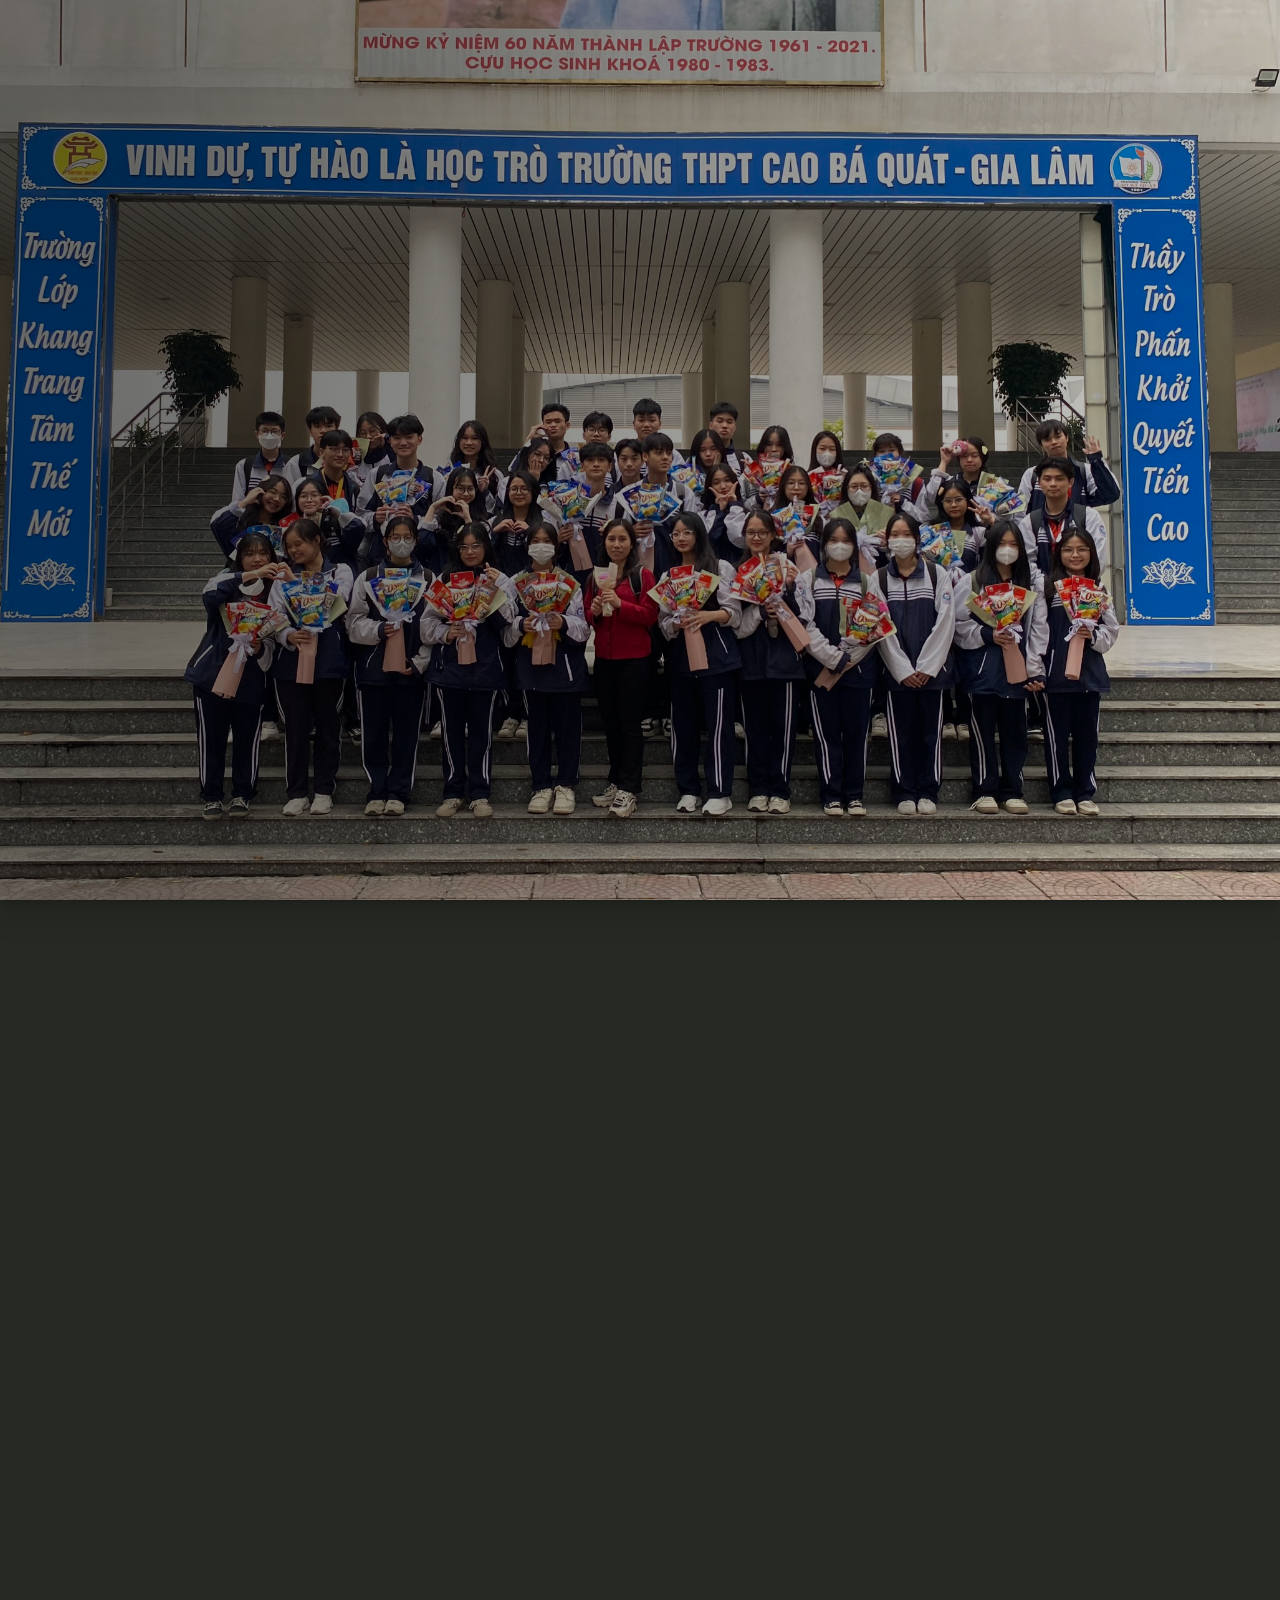
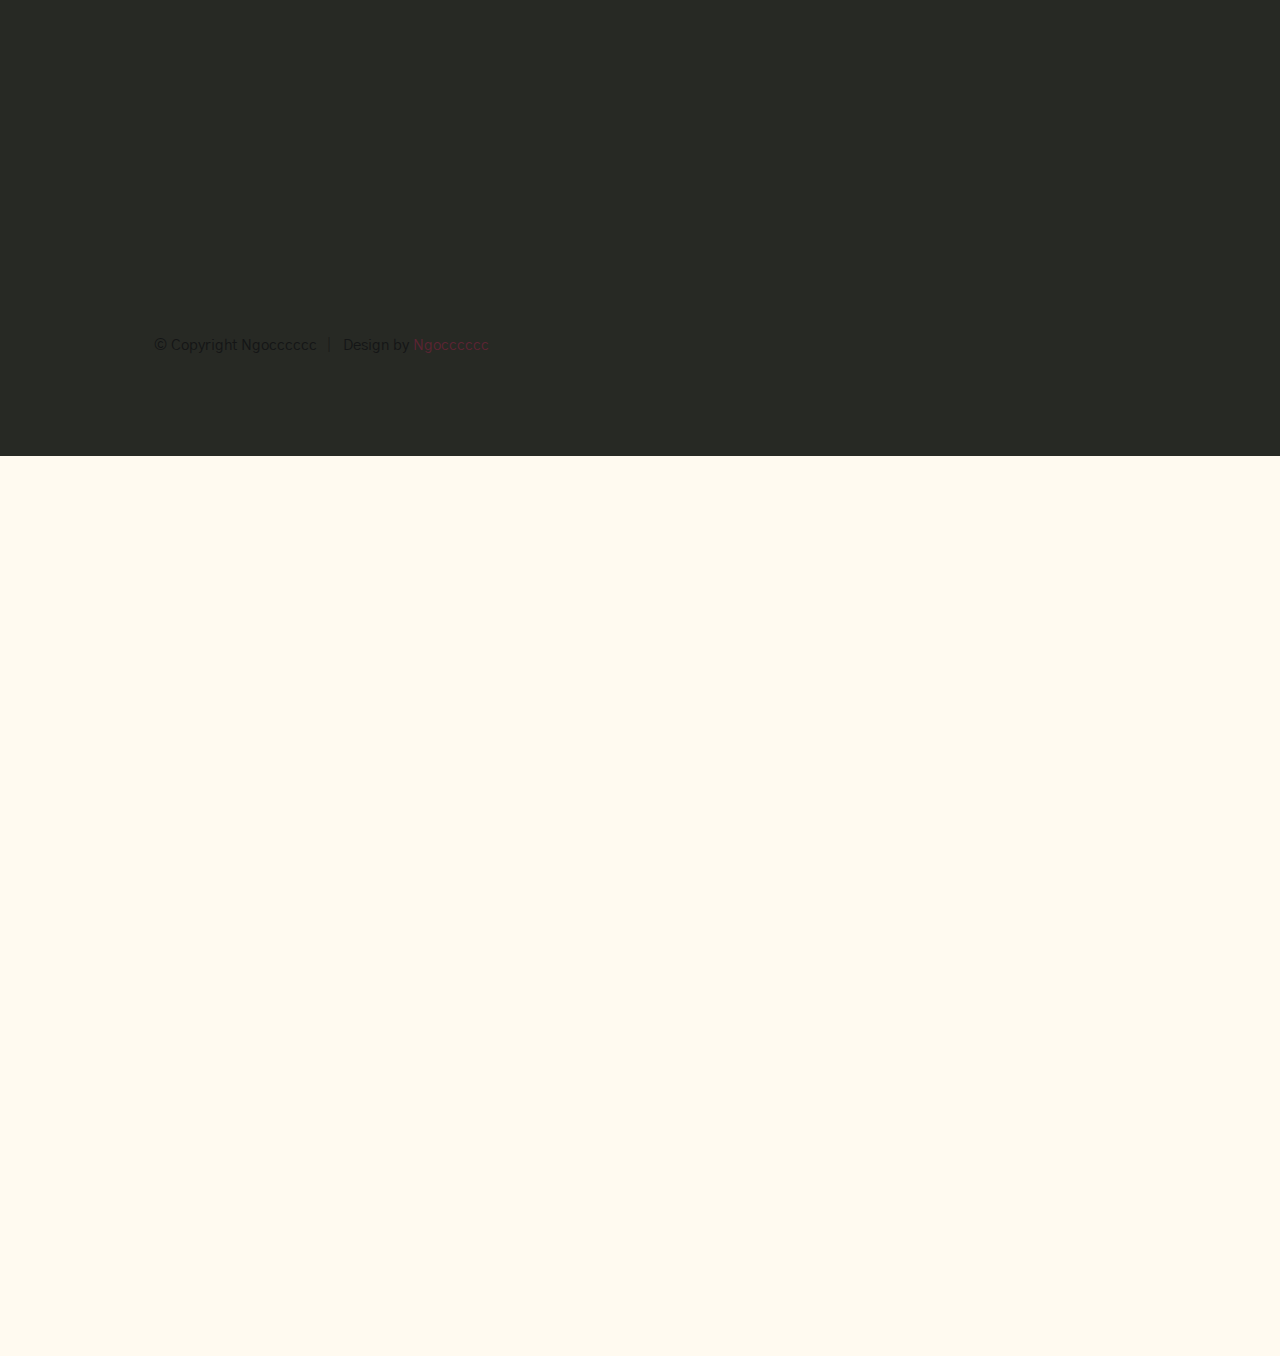
==== commit e68289df: "update" ====
--- a/index.html
+++ b/index.html
@@ -1,7 +1,7 @@
 <!DOCTYPE html>
 <html class="no-js" lang="en">
 <head>
-
+    <link href="main/images/a13.png" rel="shortcut icon"/>
     <!--- basic page needs
     ================================================== -->
     <meta charset="utf-8">
@@ -63,7 +63,7 @@
                 </div>
 
                 <h1 class="text-huge-title">
-                10A13 <br>
+                11A13 <br>
                 K62 <br>
                 CAO BÁ QUÁT.
                 </h1>
